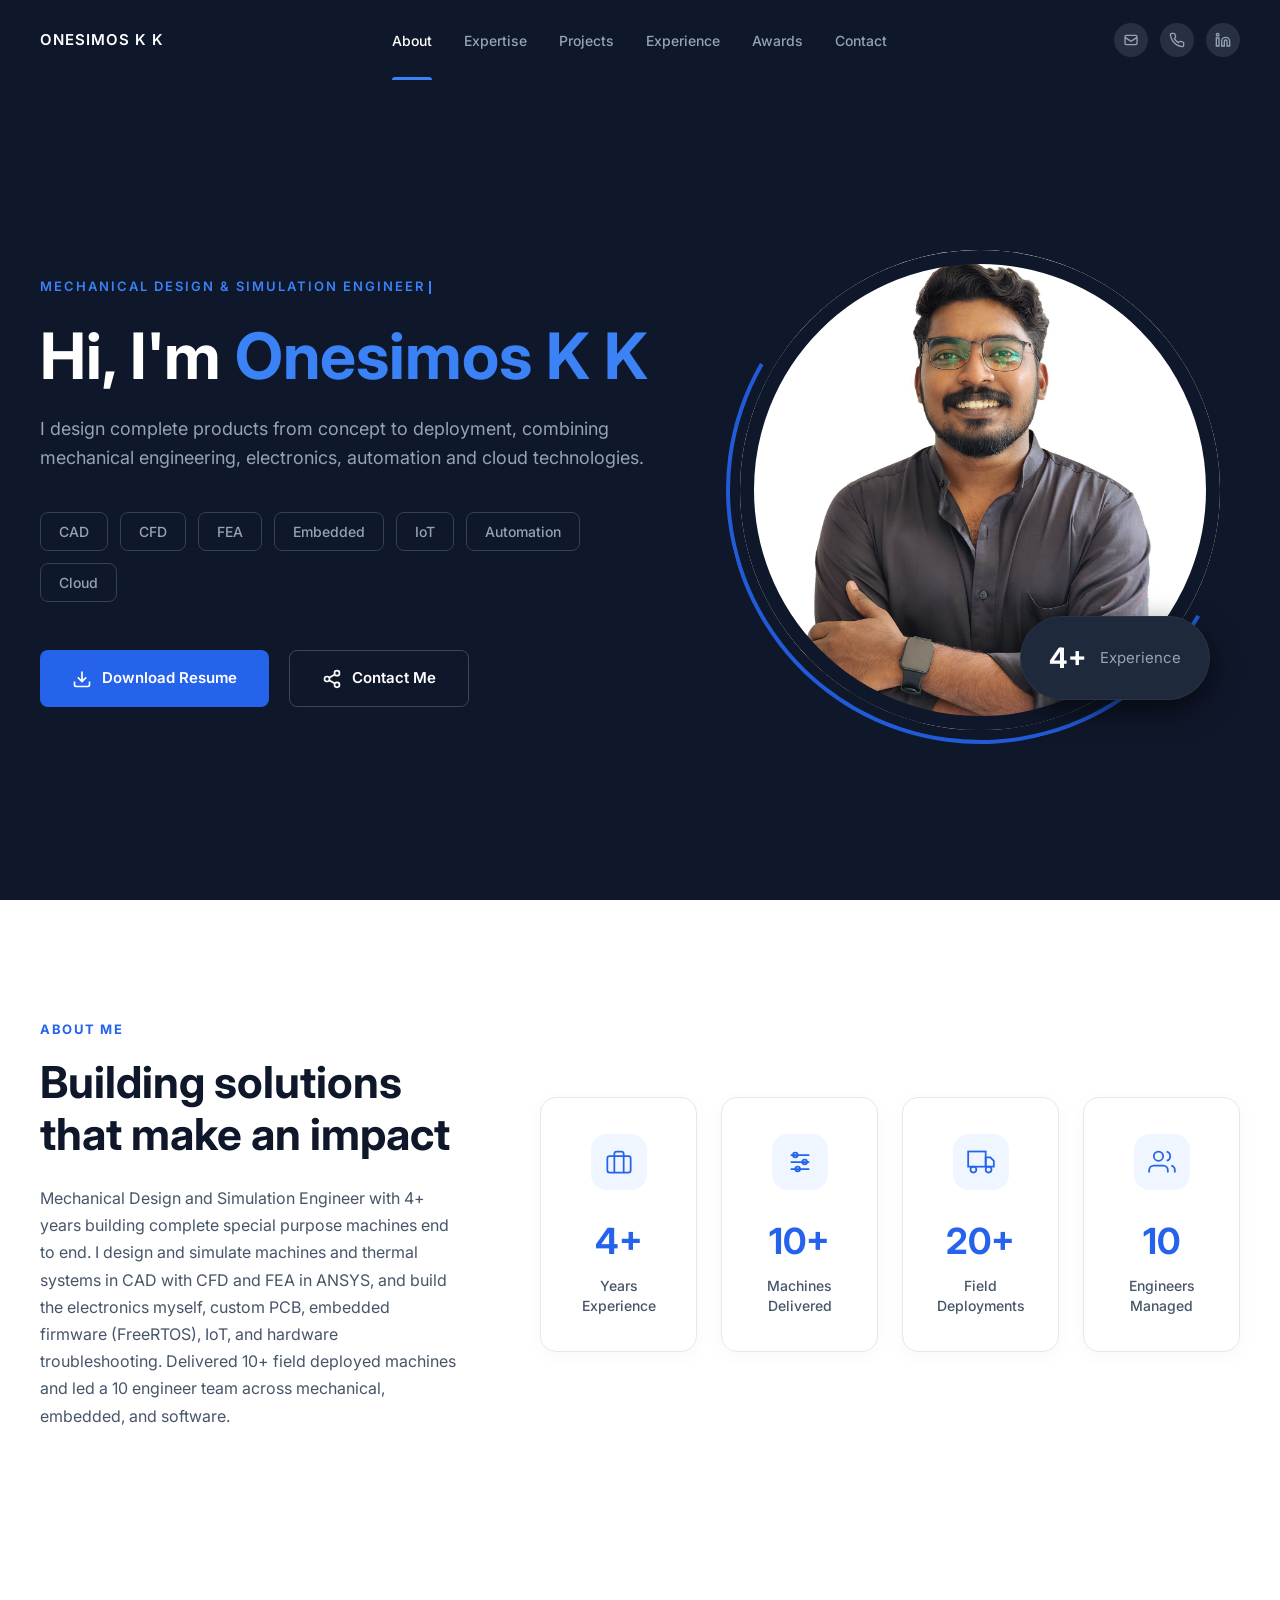
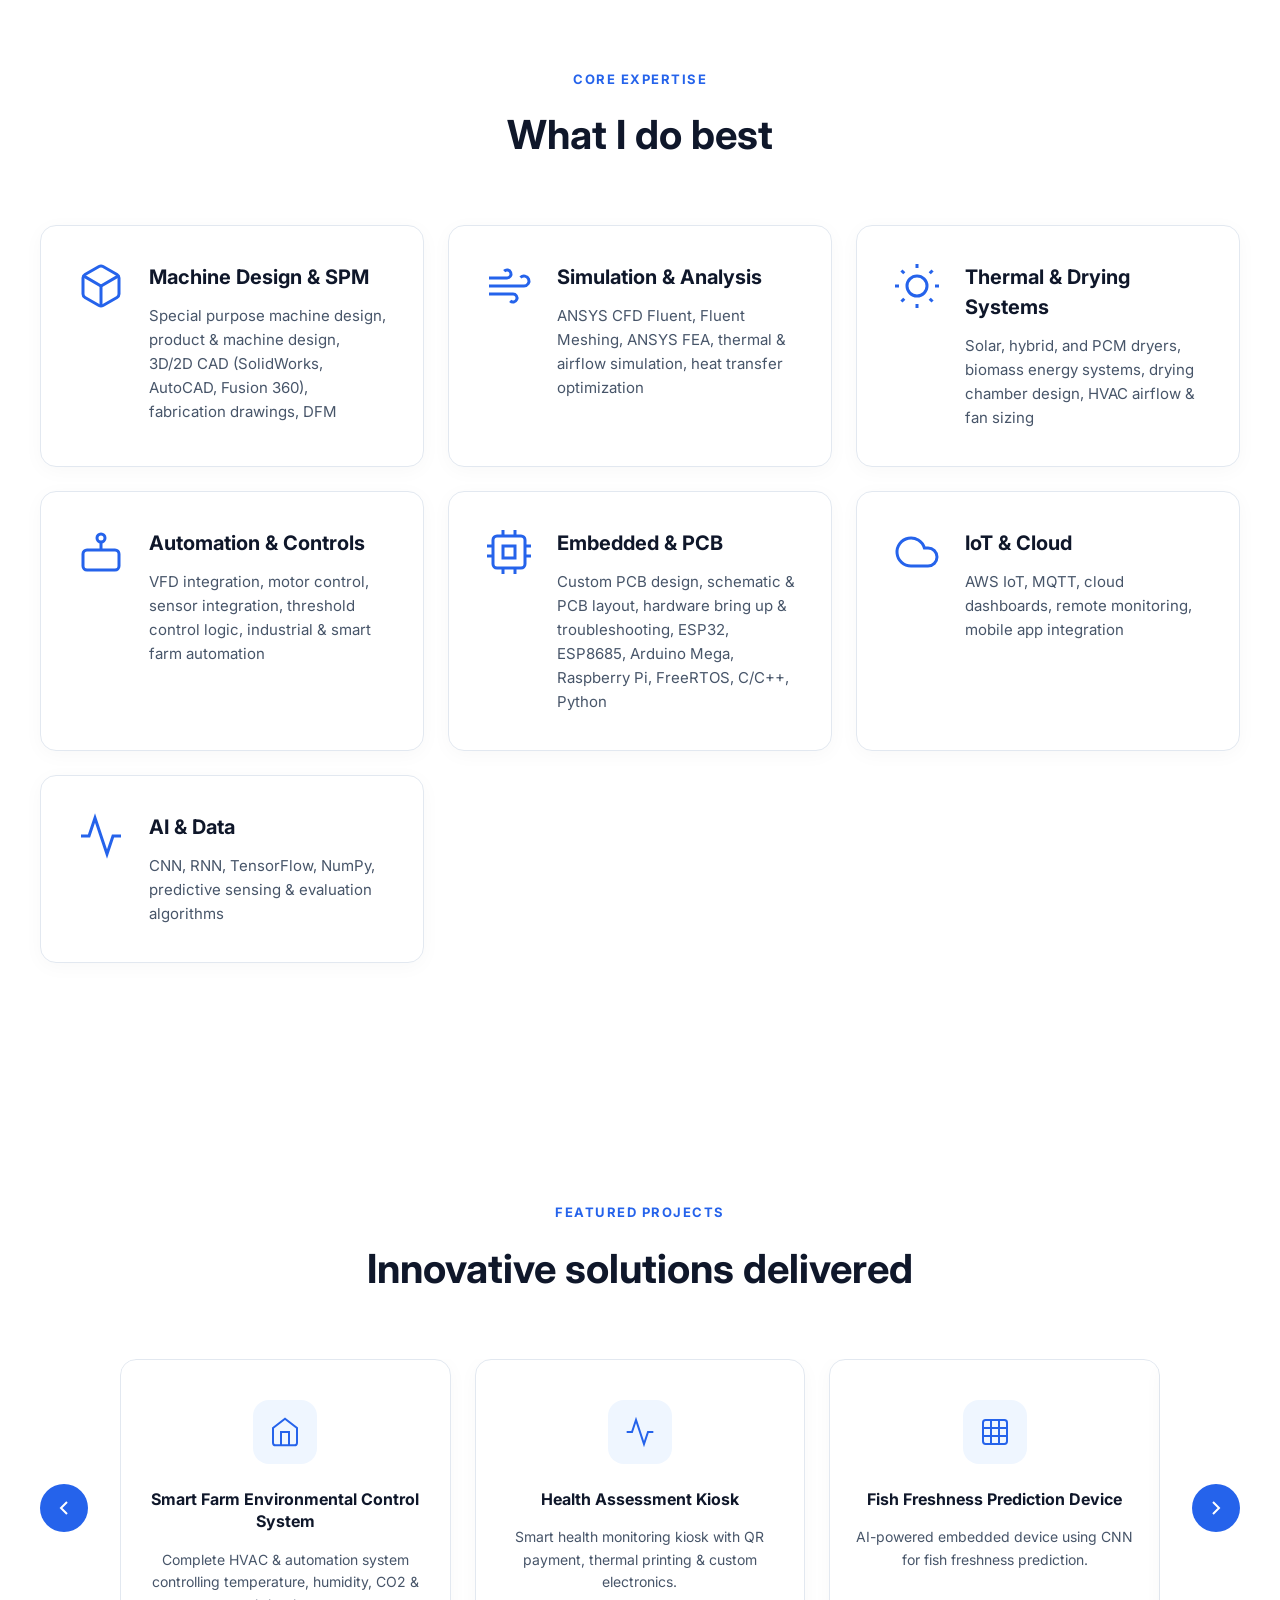
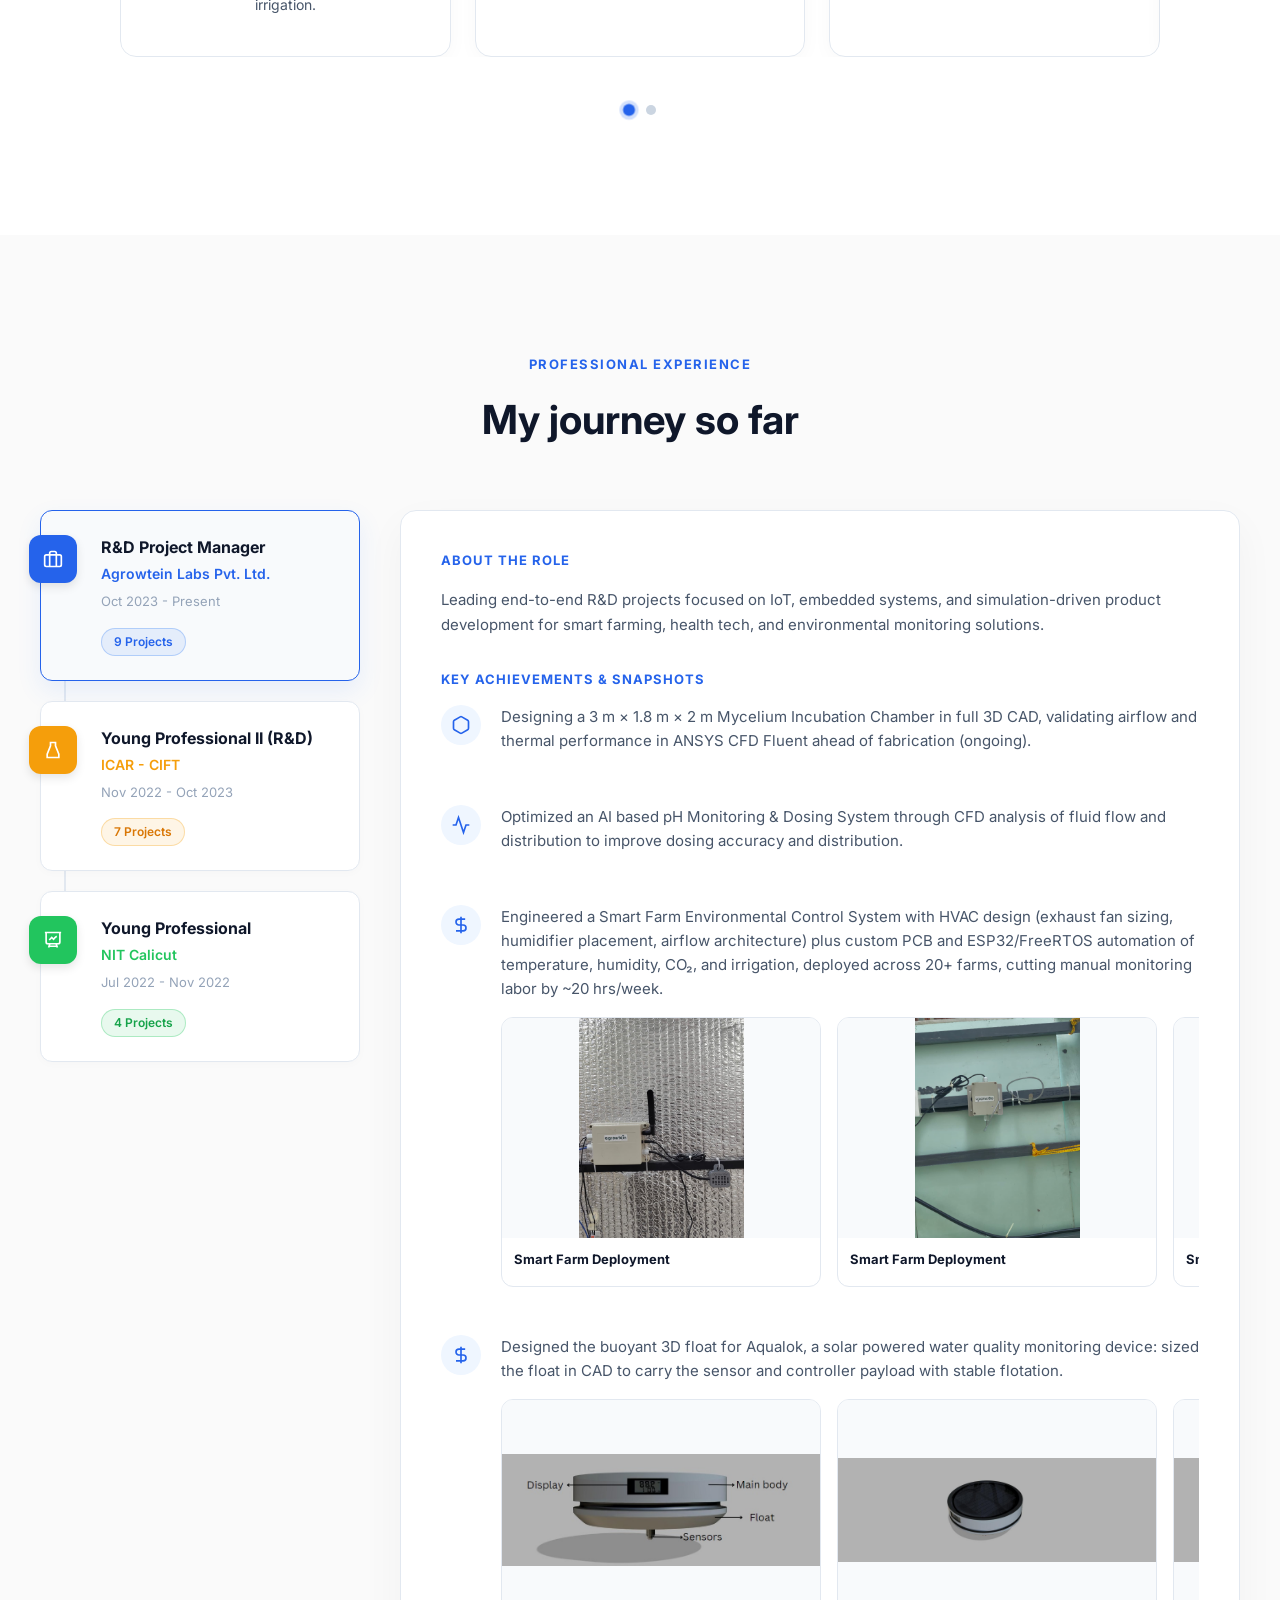
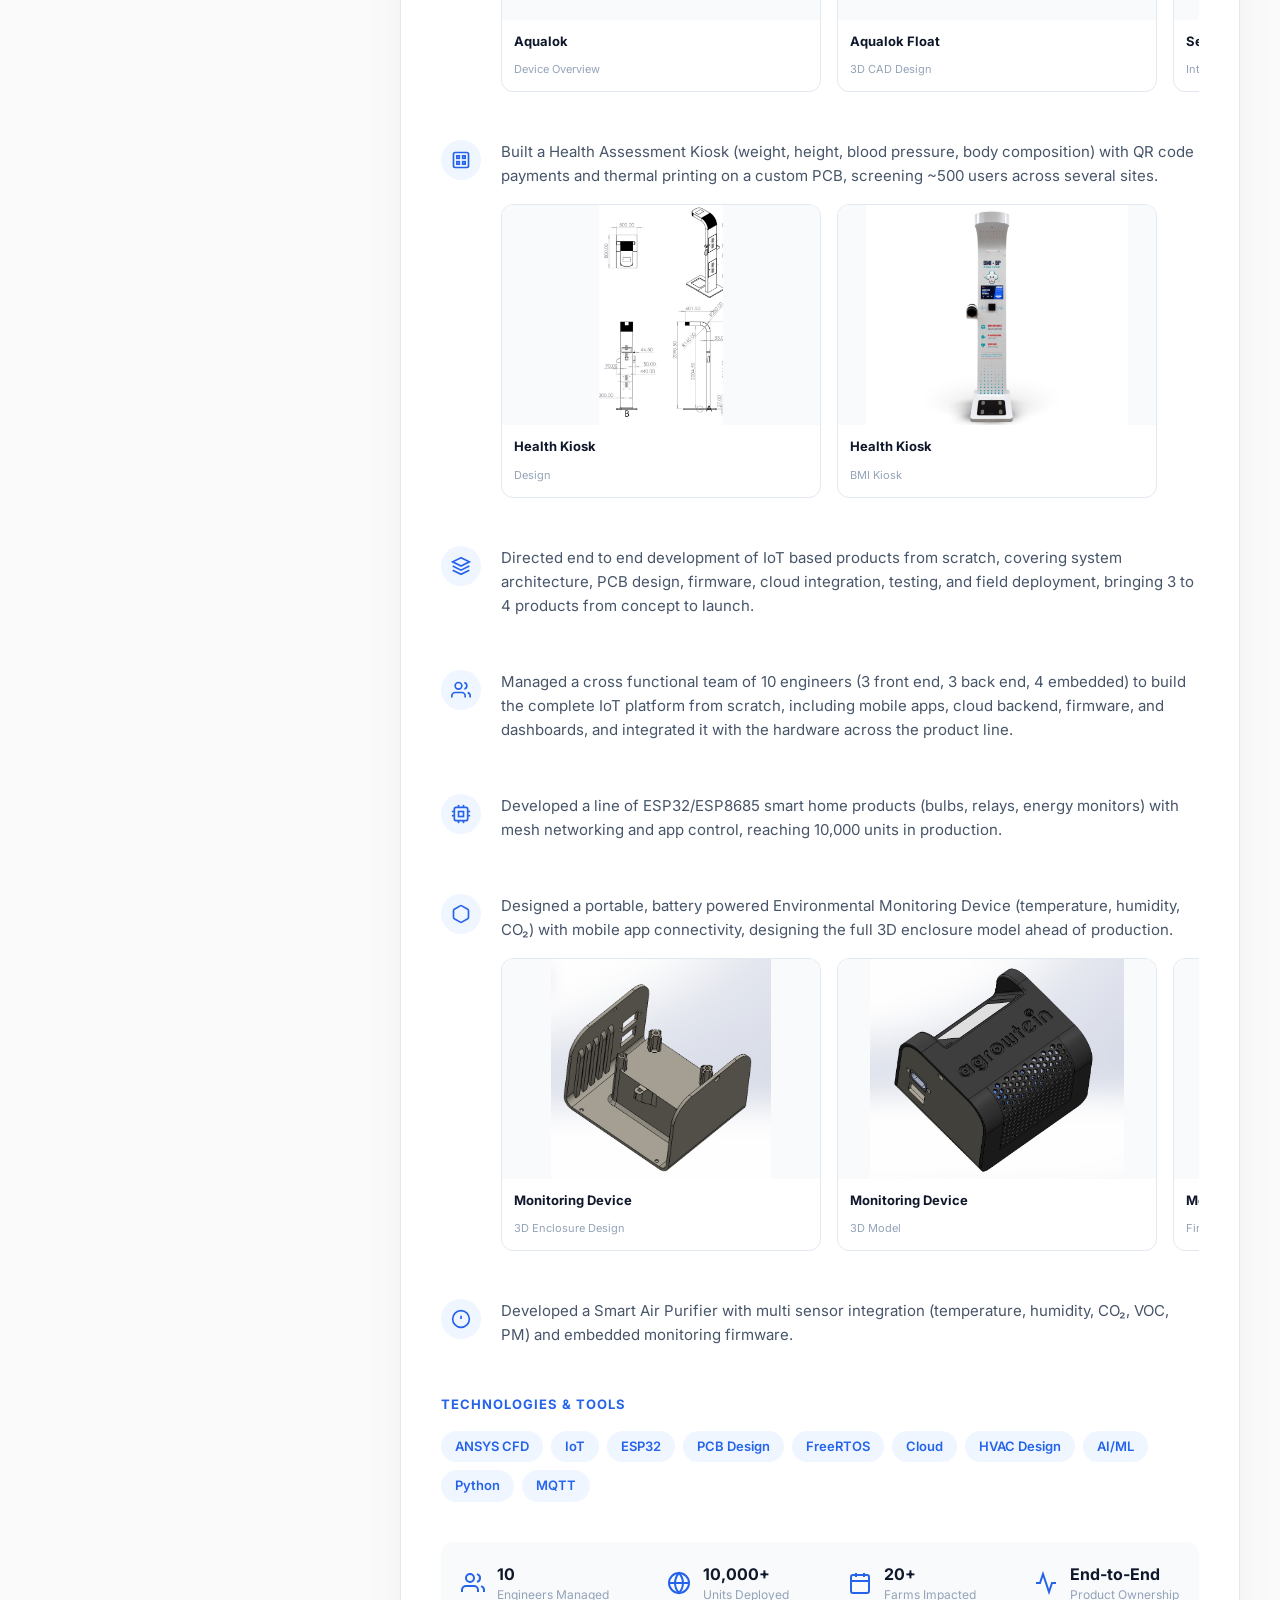
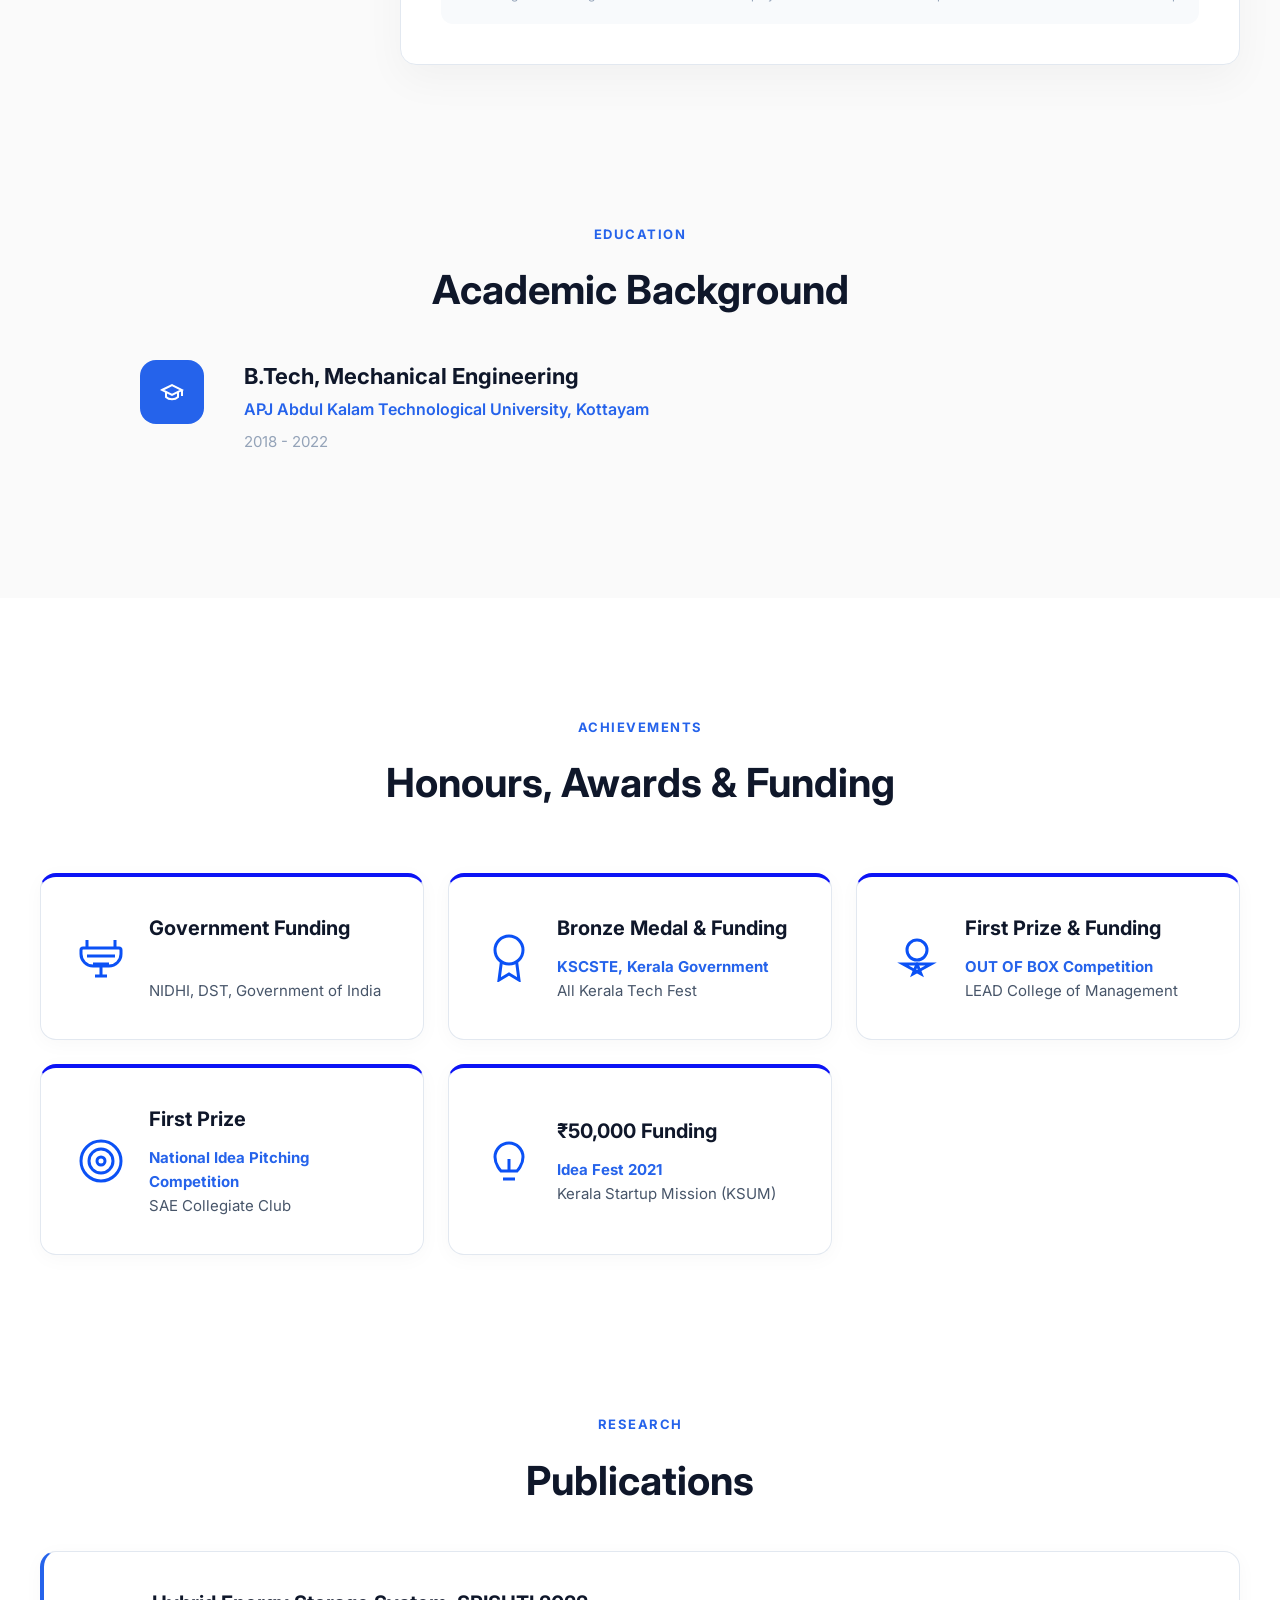
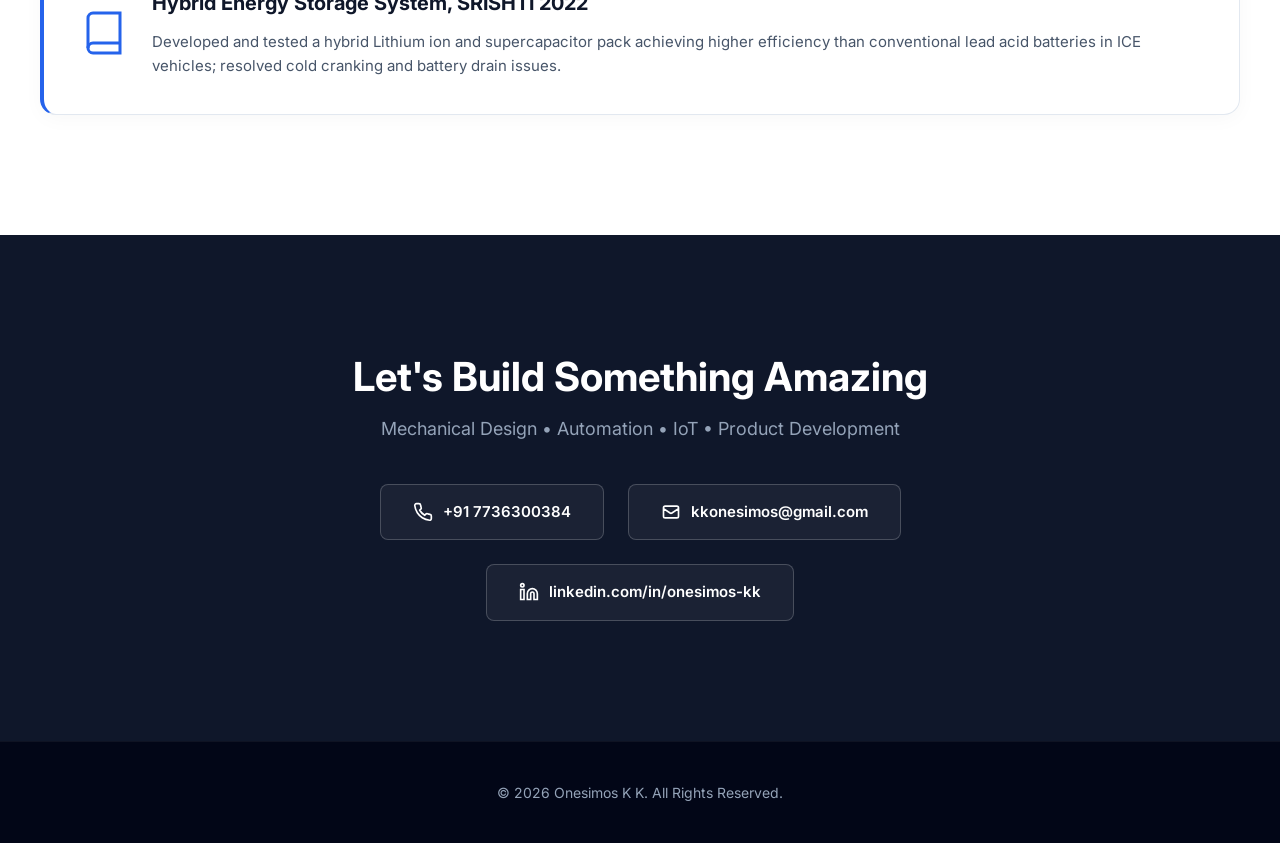
==== index.html @ 0c9e794a "feat: initialize project structure with core assets and base styling" ====
<!DOCTYPE html>
<html lang="en">

<head>
    <meta charset="UTF-8">
    <meta name="viewport" content="width=device-width, initial-scale=1.0">
    <title>Onesimos K K | Mechanical Design & Simulation Engineer</title>
    <link href="https://fonts.googleapis.com/css2?family=Inter:wght@400;500;600;700&display=swap" rel="stylesheet">
    <link rel="stylesheet" href="style.css">
</head>

<body>
    <header>
        <div class="nav-container">
            <div class="logo">
                <span>ONESIMOS K K</span>
            </div>
            <nav>
                <a href="#about" class="active">About</a>
                <a href="#expertise">Expertise</a>
                <a href="#projects">Projects</a>
                <a href="#experience">Experience</a>
                <a href="#awards">Awards</a>
                <a href="#contact">Contact</a>
            </nav>
            <div class="nav-socials">
                <a href="mailto:kkonesimos@gmail.com">
                    <svg viewBox="0 0 24 24" fill="none" stroke="currentColor" stroke-width="2">
                        <path
                            d="M3 8l7.89 5.26a2 2 0 002.22 0L21 8M5 19h14a2 2 0 002-2V7a2 2 0 00-2-2H5a2 2 0 00-2 2v10a2 2 0 002 2z" />
                    </svg>
                </a>
                <a href="tel:+917736300384">
                    <svg viewBox="0 0 24 24" fill="none" stroke="currentColor" stroke-width="2">
                        <path
                            d="M22 16.92v3a2 2 0 01-2.18 2 19.79 19.79 0 01-8.63-3.07 19.5 19.5 0 01-6-6 19.79 19.79 0 01-3.07-8.67A2 2 0 014.11 2h3a2 2 0 012 1.72 12.84 12.84 0 00.7 2.81 2 2 0 01-.45 2.11L8.09 9.91a16 16 0 006 6l1.27-1.27a2 2 0 012.11-.45 12.84 12.84 0 002.81.7A2 2 0 0122 16.92z" />
                    </svg>
                </a>
                <a href="https://www.linkedin.com/in/onesimos-kk/" target="_blank">
                    <svg viewBox="0 0 24 24" fill="none" stroke="currentColor" stroke-width="2">
                        <path
                            d="M16 8a6 6 0 016 6v7h-4v-7a2 2 0 00-2-2 2 2 0 00-2 2v7h-4v-7a6 6 0 016-6zM2 9h4v12H2z" />
                        <circle cx="4" cy="4" r="2" />
                    </svg>
                </a>
            </div>
        </div>
    </header>

    <section class="hero">
        <div class="hero-container">
            <div class="hero-content hero-stagger">
                <span class="hero-subtitle" id="typewriter-text">MECHANICAL DESIGN & SIMULATION ENGINEER</span>
                <h1 class="hero-title">Hi, I'm <span>Onesimos K K</span></h1>
                <p class="hero-desc">I design complete products from concept to deployment, combining mechanical
                    engineering, electronics, automation and cloud technologies.</p>
                <div class="hero-tags">
                    <span>CAD</span>
                    <span>CFD</span>
                    <span>FEA</span>
                    <span>Embedded</span>
                    <span>IoT</span>
                    <span>Automation</span>
                    <span>Cloud</span>
                </div>
                <div class="hero-actions">
                    <a href="#" class="btn btn-primary">
                        <svg viewBox="0 0 24 24" fill="none" stroke="currentColor" stroke-width="2">
                            <path d="M21 15v4a2 2 0 01-2 2H5a2 2 0 01-2-2v-4M7 10l5 5 5-5M12 15V3" />
                        </svg>
                        Download Resume
                    </a>
                    <a href="#contact" class="btn btn-outline">
                        <svg viewBox="0 0 24 24" fill="none" stroke="currentColor" stroke-width="2">
                            <circle cx="18" cy="5" r="3" />
                            <circle cx="6" cy="12" r="3" />
                            <circle cx="18" cy="19" r="3" />
                            <line x1="8.59" y1="13.51" x2="15.42" y2="17.49" />
                            <line x1="15.41" y1="6.51" x2="8.59" y2="10.49" />
                        </svg>
                        Contact Me
                    </a>
                </div>
            </div>
            <div class="hero-image-wrapper animate-in">
                <div class="hero-image">
                    <img src="onesi.jpeg" alt="Onesimos K K">
                    <div class="hero-badge">
                        <span class="badge-number">4+</span>
                        <span class="badge-text">Experience</span>
                    </div>
                </div>
            </div>
        </div>
    </section>

    <section class="about-section" id="about">
        <div class="about-container">
            <div class="about-content reveal from-left">
                <span class="section-subtitle">ABOUT ME</span>
                <h2 class="section-title">Building solutions that make an impact</h2>
                <p class="section-desc">Mechanical Design and Simulation Engineer with 4+ years building complete
                    special purpose machines end to end. I design and simulate machines and thermal systems in CAD with
                    CFD and FEA in ANSYS, and build the electronics myself, custom PCB, embedded firmware (FreeRTOS),
                    IoT, and hardware troubleshooting. Delivered 10+ field deployed machines and led a 10 engineer team
                    across mechanical, embedded, and software.</p>
            </div>
            <div class="about-stats reveal from-right">
                <div class="stat-card">
                    <div class="stat-icon">
                        <svg viewBox="0 0 24 24" fill="none" stroke="currentColor" stroke-width="1.5">
                            <rect x="2" y="7" width="20" height="14" rx="2" ry="2" />
                            <path d="M16 21V5a2 2 0 00-2-2h-4a2 2 0 00-2 2v16" />
                        </svg>
                    </div>
                    <div class="stat-number">4+</div>
                    <div class="stat-label">Years<br>Experience</div>
                </div>
                <div class="stat-card">
                    <div class="stat-icon">
                        <svg viewBox="0 0 24 24" fill="none" stroke="currentColor" stroke-width="1.5">
                            <path d="M4 6h16M4 12h16M4 18h16" />
                            <circle cx="8" cy="6" r="2" />
                            <circle cx="16" cy="12" r="2" />
                            <circle cx="10" cy="18" r="2" />
                        </svg>
                    </div>
                    <div class="stat-number">10+</div>
                    <div class="stat-label">Machines<br>Delivered</div>
                </div>
                <div class="stat-card">
                    <div class="stat-icon">
                        <svg viewBox="0 0 24 24" fill="none" stroke="currentColor" stroke-width="1.5">
                            <rect x="1" y="3" width="15" height="13" />
                            <polygon points="16 8 20 8 23 11 23 16 16 16 16 8" />
                            <circle cx="5.5" cy="18.5" r="2.5" />
                            <circle cx="18.5" cy="18.5" r="2.5" />
                        </svg>
                    </div>
                    <div class="stat-number">20+</div>
                    <div class="stat-label">Field<br>Deployments</div>
                </div>
                <div class="stat-card">
                    <div class="stat-icon">
                        <svg viewBox="0 0 24 24" fill="none" stroke="currentColor" stroke-width="1.5">
                            <path d="M17 21v-2a4 4 0 00-4-4H5a4 4 0 00-4 4v2" />
                            <circle cx="9" cy="7" r="4" />
                            <path d="M23 21v-2a4 4 0 00-3-3.87" />
                            <path d="M16 3.13a4 4 0 010 7.75" />
                        </svg>
                    </div>
                    <div class="stat-number">10</div>
                    <div class="stat-label">Engineers<br>Managed</div>
                </div>
            </div>
        </div>
    </section>

    <section class="expertise-section" id="expertise">
        <div class="section-container">
            <div class="section-header center reveal from-up">
                <span class="section-subtitle">CORE EXPERTISE</span>
                <h2 class="section-title">What I do best</h2>
            </div>
            <div class="expertise-grid reveal from-up">
                <div class="expertise-card">
                    <div class="expertise-icon">
                        <svg viewBox="0 0 24 24" fill="none" stroke="currentColor" stroke-width="1.5">
                            <path
                                d="M21 16V8a2 2 0 00-1-1.73l-7-4a2 2 0 00-2 0l-7 4A2 2 0 003 8v8a2 2 0 001 1.73l7 4a2 2 0 002 0l7-4A2 2 0 0021 16z" />
                            <polyline points="3.27 6.96 12 12.01 20.73 6.96" />
                            <line x1="12" y1="22.08" x2="12" y2="12" />
                        </svg>
                    </div>
                    <div class="expertise-info">
                        <h3>Machine Design & SPM</h3>
                        <p>Special purpose machine design, product & machine design, 3D/2D CAD (SolidWorks, AutoCAD,
                            Fusion 360), fabrication drawings, DFM</p>
                    </div>
                </div>
                <div class="expertise-card">
                    <div class="expertise-icon">
                        <svg viewBox="0 0 24 24" fill="none" stroke="currentColor" stroke-width="1.5">
                            <path
                                d="M9.59 4.59A2 2 0 1 1 11 8H2m10.59 11.41A2 2 0 1 0 14 16H2m15.73-8.27A2.5 2.5 0 1 1 19.5 12H2" />
                        </svg>
                    </div>
                    <div class="expertise-info">
                        <h3>Simulation & Analysis</h3>
                        <p>ANSYS CFD Fluent, Fluent Meshing, ANSYS FEA, thermal & airflow simulation, heat transfer
                            optimization</p>
                    </div>
                </div>
                <div class="expertise-card">
                    <div class="expertise-icon">
                        <svg viewBox="0 0 24 24" fill="none" stroke="currentColor" stroke-width="1.5">
                            <circle cx="12" cy="12" r="5" />
                            <line x1="12" y1="1" x2="12" y2="3" />
                            <line x1="12" y1="21" x2="12" y2="23" />
                            <line x1="4.22" y1="4.22" x2="5.64" y2="5.64" />
                            <line x1="18.36" y1="18.36" x2="19.78" y2="19.78" />
                            <line x1="1" y1="12" x2="3" y2="12" />
                            <line x1="21" y1="12" x2="23" y2="12" />
                            <line x1="4.22" y1="19.78" x2="5.64" y2="18.36" />
                            <line x1="18.36" y1="5.64" x2="19.78" y2="4.22" />
                        </svg>
                    </div>
                    <div class="expertise-info">
                        <h3>Thermal & Drying Systems</h3>
                        <p>Solar, hybrid, and PCM dryers, biomass energy systems, drying chamber design, HVAC airflow &
                            fan sizing</p>
                    </div>
                </div>
                <div class="expertise-card">
                    <div class="expertise-icon">
                        <svg viewBox="0 0 24 24" fill="none" stroke="currentColor" stroke-width="1.5">
                            <rect x="3" y="11" width="18" height="10" rx="2" />
                            <circle cx="12" cy="5" r="2" />
                            <path d="M12 7v4" />
                            <line x1="8" y1="16" x2="8" y2="16" />
                            <line x1="16" y1="16" x2="16" y2="16" />
                        </svg>
                    </div>
                    <div class="expertise-info">
                        <h3>Automation & Controls</h3>
                        <p>VFD integration, motor control, sensor integration, threshold control logic, industrial &
                            smart farm automation</p>
                    </div>
                </div>
                <div class="expertise-card">
                    <div class="expertise-icon">
                        <svg viewBox="0 0 24 24" fill="none" stroke="currentColor" stroke-width="1.5">
                            <rect x="4" y="4" width="16" height="16" rx="2" ry="2" />
                            <rect x="9" y="9" width="6" height="6" />
                            <line x1="9" y1="1" x2="9" y2="4" />
                            <line x1="15" y1="1" x2="15" y2="4" />
                            <line x1="9" y1="20" x2="9" y2="23" />
                            <line x1="15" y1="20" x2="15" y2="23" />
                            <line x1="20" y1="9" x2="23" y2="9" />
                            <line x1="20" y1="14" x2="23" y2="14" />
                            <line x1="1" y1="9" x2="4" y2="9" />
                            <line x1="1" y1="14" x2="4" y2="14" />
                        </svg>
                    </div>
                    <div class="expertise-info">
                        <h3>Embedded & PCB</h3>
                        <p>Custom PCB design, schematic & PCB layout, hardware bring up & troubleshooting, ESP32,
                            ESP8685, Arduino Mega, Raspberry Pi, FreeRTOS, C/C++, Python</p>
                    </div>
                </div>
                <div class="expertise-card">
                    <div class="expertise-icon">
                        <svg viewBox="0 0 24 24" fill="none" stroke="currentColor" stroke-width="1.5">
                            <path d="M17.5 19H9a7 7 0 116.71-9h1.79a4.5 4.5 0 110 9z" />
                        </svg>
                    </div>
                    <div class="expertise-info">
                        <h3>IoT & Cloud</h3>
                        <p>AWS IoT, MQTT, cloud dashboards, remote monitoring, mobile app integration</p>
                    </div>
                </div>
                <div class="expertise-card">
                    <div class="expertise-icon">
                        <svg viewBox="0 0 24 24" fill="none" stroke="currentColor" stroke-width="1.5">
                            <polyline points="22 12 18 12 15 21 9 3 6 12 2 12" />
                        </svg>
                    </div>
                    <div class="expertise-info">
                        <h3>AI & Data</h3>
                        <p>CNN, RNN, TensorFlow, NumPy, predictive sensing & evaluation algorithms</p>
                    </div>
                </div>
            </div>
        </div>
    </section>

    <section class="projects-section" id="projects">
        <div class="section-container">
            <div class="section-header center reveal from-up">
                <span class="section-subtitle">FEATURED PROJECTS</span>
                <h2 class="section-title">Innovative solutions delivered</h2>
            </div>
            <div class="carousel-wrapper reveal from-up">
                <button class="carousel-btn prev">
                    <svg viewBox="0 0 24 24" fill="none" stroke="currentColor" stroke-width="2">
                        <path d="M15 18l-6-6 6-6" />
                    </svg>
                </button>
                <div class="projects-grid">
                    <div class="projects-track">
                        <div class="project-slide">
                            <div class="project-card">
                                <div class="project-icon">
                                    <svg viewBox="0 0 24 24" fill="none" stroke="currentColor" stroke-width="1.5">
                                        <path d="M3 9l9-7 9 7v11a2 2 0 01-2 2H5a2 2 0 01-2-2z" />
                                        <polyline points="9 22 9 12 15 12 15 22" />
                                    </svg>
                                </div>
                                <h3>Smart Farm Environmental Control System</h3>
                                <p>Complete HVAC & automation system controlling temperature, humidity, CO2 &
                                    irrigation.</p>
                            </div>
                            <div class="project-card">
                                <div class="project-icon">
                                    <svg viewBox="0 0 24 24" fill="none" stroke="currentColor" stroke-width="1.5">
                                        <path d="M22 12h-4l-3 9L9 3l-3 9H2" />
                                    </svg>
                                </div>
                                <h3>Health Assessment Kiosk</h3>
                                <p>Smart health monitoring kiosk with QR payment, thermal printing & custom electronics.
                                </p>
                            </div>
                            <div class="project-card">
                                <div class="project-icon">
                                    <svg viewBox="0 0 24 24" fill="none" stroke="currentColor" stroke-width="1.5">
                                        <rect x="3" y="3" width="18" height="18" rx="2" ry="2" />
                                        <line x1="9" y1="3" x2="9" y2="21" />
                                        <line x1="15" y1="3" x2="15" y2="21" />
                                        <line x1="3" y1="9" x2="21" y2="9" />
                                        <line x1="3" y1="15" x2="21" y2="15" />
                                    </svg>
                                </div>
                                <h3>Fish Freshness Prediction Device</h3>
                                <p>AI-powered embedded device using CNN for fish freshness prediction.</p>
                            </div>
                        </div>
                        <div class="project-slide">
                            <div class="project-card">
                                <div class="project-icon">
                                    <svg viewBox="0 0 24 24" fill="none" stroke="currentColor" stroke-width="1.5">
                                        <path d="M14 14.76V3.5a2.5 2.5 0 00-5 0v11.26a4.5 4.5 0 105 0z" />
                                    </svg>
                                </div>
                                <h3>Mycelium Incubation Chamber</h3>
                                <p>CFD validated incubation chamber with airflow and thermal optimization.</p>
                            </div>
                            <div class="project-card">
                                <div class="project-icon">
                                    <svg viewBox="0 0 24 24" fill="none" stroke="currentColor" stroke-width="1.5">
                                        <path
                                            d="M21 10V8a2 2 0 00-1-1.73l-7-4a2 2 0 00-2 0l-7 4A2 2 0 003 8v8a2 2 0 001 1.73l7 4a2 2 0 002 0l7-4A2 2 0 0021 16z" />
                                    </svg>
                                </div>
                                <h3>Smart Home Product Line</h3>
                                <p>ESP32-based smart devices with mesh networking and mobile control.</p>
                            </div>
                            <div class="project-card">
                                <div class="project-icon">
                                    <svg viewBox="0 0 24 24" fill="none" stroke="currentColor" stroke-width="1.5">
                                        <circle cx="12" cy="12" r="5" />
                                        <line x1="12" y1="1" x2="12" y2="3" />
                                        <line x1="12" y1="21" x2="12" y2="23" />
                                        <line x1="4.22" y1="4.22" x2="5.64" y2="5.64" />
                                        <line x1="18.36" y1="18.36" x2="19.78" y2="19.78" />
                                        <line x1="1" y1="12" x2="3" y2="12" />
                                        <line x1="21" y1="12" x2="23" y2="12" />
                                        <line x1="4.22" y1="19.78" x2="5.64" y2="18.36" />
                                        <line x1="18.36" y1="5.64" x2="19.78" y2="4.22" />
                                    </svg>
                                </div>
                                <h3>Solar Hybrid Dryers</h3>
                                <p>CFD-designed drying systems optimized for airflow and heat transfer efficiency.</p>
                            </div>
                        </div>
                    </div>
                </div>
                <button class="carousel-btn next">
                    <svg viewBox="0 0 24 24" fill="none" stroke="currentColor" stroke-width="2">
                        <path d="M9 18l6-6-6-6" />
                    </svg>
                </button>
            </div>
            <div class="carousel-dots">
                <span class="dot active" data-index="0"></span>
                <span class="dot" data-index="1"></span>
            </div>
        </div>
    </section>

    <section class="experience-section" id="experience">
        <div class="section-container">
            <div class="section-header center reveal from-up">
                <span class="section-subtitle">PROFESSIONAL EXPERIENCE</span>
                <h2 class="section-title">My journey so far</h2>
            </div>

            <div class="experience-layout reveal from-up">
                <!-- Left Column: Tabs -->
                <div class="experience-tabs">
                    <!-- Tab 1 -->
                    <div class="exp-tab active" data-target="role-1">
                        <div class="exp-tab-icon" style="background-color: var(--primary-blue); color: white;">
                            <svg viewBox="0 0 24 24" fill="none" stroke="currentColor" stroke-width="2" width="20"
                                height="20">
                                <rect x="2" y="7" width="20" height="14" rx="2" ry="2" />
                                <path d="M16 21V5a2 2 0 00-2-2h-4a2 2 0 00-2 2v16" />
                            </svg>
                        </div>
                        <div class="exp-tab-info">
                            <h3>R&D Project Manager</h3>
                            <h4 style="color: var(--primary-blue);">Agrowtein Labs Pvt. Ltd.</h4>
                            <span class="exp-date">Oct 2023 - Present</span>
                            <div class="exp-badge"
                                style="color: var(--primary-blue); border-color: rgba(59,130,246,0.3); background: rgba(59,130,246,0.1);">
                                9 Projects</div>
                        </div>
                    </div>

                    <!-- Tab 2 -->
                    <div class="exp-tab" data-target="role-2">
                        <div class="exp-tab-icon" style="background-color: #f59e0b; color: white;">
                            <svg viewBox="0 0 24 24" fill="none" stroke="currentColor" stroke-width="2" width="20"
                                height="20">
                                <path d="M9 3h6v4l4 10v4H5v-4l4-10z" />
                            </svg>
                        </div>
                        <div class="exp-tab-info">
                            <h3>Young Professional II (R&D)</h3>
                            <h4 style="color: #f59e0b;">ICAR - CIFT</h4>
                            <span class="exp-date">Nov 2022 - Oct 2023</span>
                            <div class="exp-badge"
                                style="color: #d97706; border-color: rgba(245,158,11,0.3); background: rgba(245,158,11,0.1);">
                                7 Projects</div>
                        </div>
                    </div>

                    <!-- Tab 3 -->
                    <div class="exp-tab" data-target="role-3">
                        <div class="exp-tab-icon" style="background-color: #22c55e; color: white;">
                            <svg viewBox="0 0 24 24" fill="none" stroke="currentColor" stroke-width="2" width="20"
                                height="20">
                                <path
                                    d="M3.75 3v11.25A2.25 2.25 0 006 16.5h2.25M3.75 3h-1.5m1.5 0h16.5m0 0h1.5m-1.5 0v11.25A2.25 2.25 0 0118 16.5h-2.25m-7.5 0h7.5m-7.5 0l-1 3m8.5-3l1 3m0 0l.5 1.5m-.5-1.5h-9.5m0 0l-.5 1.5m.75-9l3-3 2.148 2.148A12.061 12.061 0 0116.5 7.605" />
                            </svg>
                        </div>
                        <div class="exp-tab-info">
                            <h3>Young Professional</h3>
                            <h4 style="color: #22c55e;">NIT Calicut</h4>
                            <span class="exp-date">Jul 2022 - Nov 2022</span>
                            <div class="exp-badge"
                                style="color: #16a34a; border-color: rgba(34,197,94,0.3); background: rgba(34,197,94,0.1);">
                                4 Projects</div>
                        </div>
                    </div>
                </div>

                <!-- Right Column: Details Content -->
                <div class="experience-content-area">

                    <!-- Content 1: Agrowtein -->
                    <div class="role-details active" id="role-1">
                        <div class="role-section">
                            <h4 class="role-heading">About the role</h4>
                            <p class="role-desc">Leading end-to-end R&D projects focused on IoT, embedded systems, and
                                simulation-driven product development for smart farming, health tech, and environmental
                                monitoring solutions.</p>
                        </div>

                        <div class="role-section">
                            <h4 class="role-heading">KEY ACHIEVEMENTS & SNAPSHOTS</h4>
                            <div class="achievements-grid">
                                <div class="achievement-item">
                                    <div class="ach-icon"><svg viewBox="0 0 24 24" fill="none" stroke="currentColor"
                                            stroke-width="2">
                                            <path
                                                d="M21 16V8a2 2 0 00-1-1.73l-7-4a2 2 0 00-2 0l-7 4A2 2 0 003 8v8a2 2 0 001 1.73l7 4a2 2 0 002 0l7-4A2 2 0 0021 16z" />
                                        </svg></div>
                                    <div class="ach-content">
                                        <p>Designing a 3 m × 1.8 m × 2 m Mycelium Incubation Chamber in full 3D CAD,
                                            validating airflow and thermal performance in ANSYS CFD Fluent ahead of
                                            fabrication (ongoing).</p>
                                    </div>
                                </div>
                                <div class="achievement-item">
                                    <div class="ach-icon"><svg viewBox="0 0 24 24" fill="none" stroke="currentColor"
                                            stroke-width="2">
                                            <polyline points="22 12 18 12 15 21 9 3 6 12 2 12" />
                                        </svg></div>
                                    <div class="ach-content">
                                        <p>Optimized an AI based pH Monitoring & Dosing System through CFD analysis of
                                            fluid flow and distribution to improve dosing accuracy and distribution.</p>

                                    </div>
                                </div>
                                <div class="achievement-item">
                                    <div class="ach-icon"><svg viewBox="0 0 24 24" fill="none" stroke="currentColor"
                                            stroke-width="2">
                                            <path d="M12 2v20M17 5H9.5a3.5 3.5 0 0 0 0 7h5a3.5 3.5 0 0 1 0 7H6" />
                                        </svg></div>
                                    <div class="ach-content">
                                        <p>Engineered a Smart Farm Environmental Control System with HVAC design
                                            (exhaust fan sizing, humidifier placement, airflow architecture) plus custom
                                            PCB and ESP32/FreeRTOS automation of temperature, humidity, CO₂, and
                                            irrigation, deployed across 20+ farms, cutting manual monitoring labor by
                                            ~20 hrs/week.</p>
                                        <div class="snapshots-row">
                                            <div class="snapshot-card"><img src="ag2.jpeg" alt="Smart Farm Control">
                                                <div class="snap-info">
                                                    <h5>Smart Farm Deployment</h5><span></span>
                                                </div>
                                            </div>
                                            <div class="snapshot-card"><img src="ag3.jpeg" alt="IoT Control Panel">
                                                <div class="snap-info">
                                                    <h5>Smart Farm Deployment</h5><span></span>
                                                </div>
                                            </div>
                                            <div class="snapshot-card"><img src="ag4.jpeg" alt="Smart Farm Dashboard">
                                                <div class="snap-info">
                                                    <h5>Smart Farm Deployment</h5><span></span>
                                                </div>
                                            </div>
                                            <div class="snapshot-card"><img src="ag1.jpeg" alt="Smart Farm Dashboard">
                                                <div class="snap-info">
                                                    <h5>PCB Board</h5><span></span>
                                                </div>
                                            </div>

                                        </div>
                                    </div>
                                </div>
                                <div class="achievement-item">
                                    <div class="ach-icon"><svg viewBox="0 0 24 24" fill="none" stroke="currentColor"
                                            stroke-width="2">
                                            <path d="M12 2v20M17 5H9.5a3.5 3.5 0 0 0 0 7h5a3.5 3.5 0 0 1 0 7H6" />
                                        </svg></div>
                                    <div class="ach-content">
                                        <p>Designed the buoyant 3D float for Aqualok, a solar powered water quality
                                            monitoring device: sized the float in CAD to carry the sensor and controller
                                            payload with stable flotation.</p>
                                        <div class="snapshots-row">
                                            <div class="snapshot-card"><img src="aq1.jpeg" alt="Aqualok Device">
                                                <div class="snap-info">
                                                    <h5>Aqualok</h5><span>Device Overview</span>
                                                </div>
                                            </div>
                                            <div class="snapshot-card"><img src="aq2.jpeg" alt="Aqualok 3D Float">
                                                <div class="snap-info">
                                                    <h5>Aqualok Float</h5><span>3D CAD Design</span>
                                                </div>
                                            </div>
                                            <div class="snapshot-card"><img src="aq3.jpeg" alt="Aqualok Payload">
                                                <div class="snap-info">
                                                    <h5>Sensor Payload</h5><span>Integration</span>
                                                </div>
                                            </div>
                                            <div class="snapshot-card"><img src="aq4.jpeg" alt="Aqualok Flotation">
                                                <div class="snap-info">
                                                    <h5>Buoyant Float</h5><span>Stability Testing</span>
                                                </div>
                                            </div>
                                            <div class="snapshot-card"><img src="aq6.jpeg" alt="Aqualok Solar Power">
                                                <div class="snap-info">
                                                    <h5>Solar Powered</h5><span>Water Quality</span>
                                                </div>
                                            </div>
                                        </div>
                                    </div>
                                </div>
                                <div class="achievement-item">
                                    <div class="ach-icon"><svg viewBox="0 0 24 24" fill="none" stroke="currentColor"
                                            stroke-width="2">
                                            <rect x="3" y="3" width="18" height="18" rx="2" ry="2" />
                                            <rect x="7" y="7" width="3" height="3" />
                                            <rect x="14" y="7" width="3" height="3" />
                                            <rect x="7" y="14" width="3" height="3" />
                                            <rect x="14" y="14" width="3" height="3" />
                                        </svg></div>
                                    <div class="ach-content">
                                        <p>Built a Health Assessment Kiosk (weight, height, blood pressure, body
                                            composition) with QR code payments and thermal printing on a custom PCB,
                                            screening ~500 users across several sites.</p>
                                        <div class="snapshots-row">
                                            <div class="snapshot-card"><img src="bmi1.jpeg" alt="Health Kiosk">
                                                <div class="snap-info">
                                                    <h5>Health Kiosk</h5><span>Design</span>
                                                </div>
                                            </div>
                                            <div class="snapshot-card"><img src="bmi.png" alt="Health Kiosk Interface">
                                                <div class="snap-info">
                                                    <h5>Health Kiosk</h5><span>BMI Kiosk</span>
                                                </div>
                                            </div>
                                        </div>
                                    </div>
                                </div>
                                <div class="achievement-item">
                                    <div class="ach-icon"><svg viewBox="0 0 24 24" fill="none" stroke="currentColor"
                                            stroke-width="2">
                                            <path d="M12 2L2 7l10 5 10-5-10-5z" />
                                            <path d="M2 17l10 5 10-5" />
                                            <path d="M2 12l10 5 10-5" />
                                        </svg>
                                    </div>
                                    <div class="ach-content">
                                        <p>Directed end to end development of IoT based products from scratch, covering
                                            system architecture, PCB design, firmware, cloud integration, testing, and
                                            field deployment, bringing 3 to 4 products from concept to launch.</p>
                                    </div>
                                </div>
                                <div class="achievement-item">
                                    <div class="ach-icon"><svg viewBox="0 0 24 24" fill="none" stroke="currentColor"
                                            stroke-width="2">
                                            <path d="M17 21v-2a4 4 0 00-4-4H5a4 4 0 00-4 4v2" />
                                            <circle cx="9" cy="7" r="4" />
                                            <path d="M23 21v-2a4 4 0 00-3-3.87" />
                                            <path d="M16 3.13a4 4 0 010 7.75" />
                                        </svg></div>
                                    <div class="ach-content">
                                        <p>Managed a cross functional team of 10 engineers (3 front end, 3 back end, 4
                                            embedded) to build the complete IoT platform from scratch, including mobile
                                            apps, cloud backend, firmware, and dashboards, and integrated it with the
                                            hardware across the product line.</p>
                                    </div>
                                </div>
                                <div class="achievement-item">
                                    <div class="ach-icon"><svg viewBox="0 0 24 24" fill="none" stroke="currentColor"
                                            stroke-width="2">
                                            <rect x="4" y="4" width="16" height="16" rx="2" ry="2" />
                                            <rect x="9" y="9" width="6" height="6" />
                                            <line x1="9" y1="1" x2="9" y2="4" />
                                            <line x1="15" y1="1" x2="15" y2="4" />
                                            <line x1="9" y1="20" x2="9" y2="23" />
                                            <line x1="15" y1="20" x2="15" y2="23" />
                                            <line x1="20" y1="9" x2="23" y2="9" />
                                            <line x1="20" y1="14" x2="23" y2="14" />
                                            <line x1="1" y1="9" x2="4" y2="9" />
                                            <line x1="1" y1="14" x2="4" y2="14" />
                                        </svg></div>
                                    <div class="ach-content">
                                        <p>Developed a line of ESP32/ESP8685 smart home products (bulbs, relays, energy
                                            monitors) with mesh networking and app control, reaching 10,000 units in
                                            production.</p>
                                    </div>
                                </div>
                                <div class="achievement-item">
                                    <div class="ach-icon"><svg viewBox="0 0 24 24" fill="none" stroke="currentColor"
                                            stroke-width="2">
                                            <path
                                                d="M21 16V8a2 2 0 00-1-1.73l-7-4a2 2 0 00-2 0l-7 4A2 2 0 003 8v8a2 2 0 001 1.73l7 4a2 2 0 002 0l7-4A2 2 0 0021 16z" />
                                        </svg></div>
                                    <div class="ach-content">
                                        <p>Designed a portable, battery powered Environmental Monitoring Device
                                            (temperature, humidity, CO₂) with mobile app connectivity, designing the
                                            full 3D enclosure model ahead of production.</p>
                                        <div class="snapshots-row">
                                            <div class="snapshot-card"><img src="port1.jpeg" alt="Monitoring Device">
                                                <div class="snap-info">
                                                    <h5>Monitoring Device</h5><span>3D Enclosure Design</span>
                                                </div>
                                            </div>
                                            <div class="snapshot-card"><img src="port2.jpeg"
                                                    alt="Monitoring Device PCB">
                                                <div class="snap-info">
                                                    <h5>Monitoring Device</h5><span>3D Model</span>
                                                </div>
                                            </div>
                                            <div class="snapshot-card"><img src="port3.jpeg"
                                                    alt="Monitoring Device Build">
                                                <div class="snap-info">
                                                    <h5>Monitoring Device</h5><span>Final Prototype</span>
                                                </div>
                                            </div>
                                            <div class="snapshot-card"><img src="port4.jpeg"
                                                    alt="Monitoring Device Prototype">
                                                <div class="snap-info">
                                                    <h5>Monitoring Device</h5><span>Final Prototype</span>
                                                </div>
                                            </div>
                                        </div>
                                    </div>
                                </div>
                                <div class="achievement-item">
                                    <div class="ach-icon"><svg viewBox="0 0 24 24" fill="none" stroke="currentColor"
                                            stroke-width="2">
                                            <circle cx="12" cy="12" r="10" />
                                            <path d="M12 8v4" />
                                            <path d="M12 16h.01" />
                                        </svg></div>
                                    <div class="ach-content">
                                        <p>Developed a Smart Air Purifier with multi sensor integration (temperature,
                                            humidity, CO₂, VOC, PM) and embedded monitoring firmware.</p>
                                    </div>
                                </div>
                            </div>
                        </div>

                        <div class="role-section">
                            <h4 class="role-heading">TECHNOLOGIES & TOOLS</h4>
                            <div class="tech-tags-row">
                                <span>ANSYS CFD</span>
                                <span>IoT</span>
                                <span>ESP32</span>
                                <span>PCB Design</span>
                                <span>FreeRTOS</span>
                                <span>Cloud</span>
                                <span>HVAC Design</span>
                                <span>AI/ML</span>
                                <span>Python</span>
                                <span>MQTT</span>
                            </div>
                        </div>

                        <div class="role-stats-bar">
                            <div class="stat-mini">
                                <svg viewBox="0 0 24 24" fill="none" stroke="currentColor" stroke-width="2">
                                    <path d="M17 21v-2a4 4 0 00-4-4H5a4 4 0 00-4 4v2" />
                                    <circle cx="9" cy="7" r="4" />
                                    <path d="M23 21v-2a4 4 0 00-3-3.87" />
                                    <path d="M16 3.13a4 4 0 010 7.75" />
                                </svg>
                                <div><strong>10</strong><span>Engineers Managed</span></div>
                            </div>
                            <div class="stat-mini">
                                <svg viewBox="0 0 24 24" fill="none" stroke="currentColor" stroke-width="2">
                                    <circle cx="12" cy="12" r="10" />
                                    <path
                                        d="M12 2a15.3 15.3 0 014 10 15.3 15.3 0 01-4 10 15.3 15.3 0 01-4-10 15.3 15.3 0 014-10z" />
                                    <path d="M2 12h20" />
                                </svg>
                                <div><strong>10,000+</strong><span>Units Deployed</span></div>
                            </div>
                            <div class="stat-mini">
                                <svg viewBox="0 0 24 24" fill="none" stroke="currentColor" stroke-width="2">
                                    <rect x="3" y="4" width="18" height="18" rx="2" ry="2" />
                                    <line x1="16" y1="2" x2="16" y2="6" />
                                    <line x1="8" y1="2" x2="8" y2="6" />
                                    <line x1="3" y1="10" x2="21" y2="10" />
                                </svg>
                                <div><strong>20+</strong><span>Farms Impacted</span></div>
                            </div>
                            <div class="stat-mini">
                                <svg viewBox="0 0 24 24" fill="none" stroke="currentColor" stroke-width="2">
                                    <path d="M22 12h-4l-3 9L9 3l-3 9H2" />
                                </svg>
                                <div><strong>End-to-End</strong><span>Product Ownership</span></div>
                            </div>
                        </div>
                    </div>

                    <!-- Content 2: ICAR-CIFT -->
                    <div class="role-details" id="role-2">
                        <div class="role-section">
                            <h4 class="role-heading">About the role</h4>
                            <p class="role-desc">Spearheaded the design, simulation, and fabrication of advanced fish
                                processing and drying machinery. Optimized thermal systems using ANSYS CFD to reduce
                                drying times and improve efficiency.</p>
                        </div>

                        <div class="role-section">
                            <h4 class="role-heading">KEY ACHIEVEMENTS & SNAPSHOTS</h4>
                            <div class="achievements-grid">
                                <div class="achievement-item">
                                    <div class="ach-icon"><svg viewBox="0 0 24 24" fill="none" stroke="currentColor"
                                            stroke-width="2">
                                            <circle cx="12" cy="12" r="5" />
                                            <line x1="12" y1="1" x2="12" y2="3" />
                                            <line x1="12" y1="21" x2="12" y2="23" />
                                            <line x1="4.22" y1="4.22" x2="5.64" y2="5.64" />
                                            <line x1="18.36" y1="18.36" x2="19.78" y2="19.78" />
                                        </svg></div>
                                    <div class="ach-content">
                                        <p>Designed and validated ANSYS CFD models for 60 kg solar hybrid dryers,
                                            smoking kilns, and PCM assisted dryers, optimizing airflow, heat transfer,
                                            and drying performance, matching predicted vs measured temperatures within
                                            ±3°C and reducing physical prototyping iterations.</p>
                                        <div class="snapshots-row">
                                            <div class="snapshot-card"><img src="dry3 (2).jpeg"
                                                    alt="Meat Separator CAD">
                                                <div class="snap-info">
                                                    <h5>Solar Dryer</h5><span></span>
                                                </div>
                                            </div>
                                            <div class="snapshot-card"><img src="dry4.jpeg" alt="Meat Separator">
                                                <div class="snap-info">
                                                    <h5>Solar Dryer</h5><span></span>
                                                </div>
                                            </div>
                                            <div class="snapshot-card"><img src="dry5.jpeg" alt="Meat Separator">
                                                <div class="snap-info">
                                                    <h5>Solar Dryer</h5><span></span>
                                                </div>
                                            </div>
                                            <div class="snapshot-card"><img src="dry1.jpeg" alt="Meat Separator Output">
                                                <div class="snap-info">
                                                    <h5>Solar Dryer</h5><span></span>
                                                </div>
                                            </div>
                                            <div class="snapshot-card"><img src="dry2.jpeg" alt="Meat Separator Output">
                                                <div class="snap-info">
                                                    <h5>Solar Dryer</h5><span></span>
                                                </div>
                                            </div>
                                            <div class="snapshot-card"><img src="dry3.jpeg" alt="Meat Separator Output">
                                                <div class="snap-info">
                                                    <h5>Solar Dryer</h5><span></span>
                                                </div>
                                            </div>
                                        </div>
                                    </div>
                                </div>
                                <div class="achievement-item">
                                    <div class="ach-icon"><svg viewBox="0 0 24 24" fill="none" stroke="currentColor"
                                            stroke-width="2">
                                            <path d="M12 2L2 7l10 5 10-5-10-5z" />
                                        </svg></div>
                                    <div class="ach-content">
                                        <p>Designed and built 8+ special purpose drying and fish processing machines
                                            (solar, solar electric hybrid, PCM thermal storage, biomass, and gasifier)
                                            from 3D/2D CAD and fabrication drawings through fabrication and field
                                            testing, cutting drying time by ~23% versus open sun drying while producing
                                            a cleaner, more hygienic dried product.</p>
                                        <div class="snapshots-row">
                                            <div class="snapshot-card"><img src="SFD.jpeg" alt="Solar Dryer">
                                                <div class="snap-info">
                                                    <h5>Solar Hybrid Dryer</h5><span></span>
                                                </div>
                                            </div>
                                            <div class="snapshot-card"><img src="SFD2.jpeg" alt="CFD Simulation"
                                                    class="contain-img">
                                                <div class="snap-info">
                                                    <h5>Thermal Analysis</h5><span></span>
                                                </div>
                                            </div>
                                            <div class="snapshot-card"><img src="SFD3.jpeg" alt="Dryer Test">
                                                <div class="snap-info">
                                                    <h5>Solar Hybrid Dryer</h5><span></span>
                                                </div>
                                            </div>
                                        </div>
                                    </div>
                                </div>
                                <div class="achievement-item">
                                    <div class="ach-icon"><svg viewBox="0 0 24 24" fill="none" stroke="currentColor"
                                            stroke-width="2">
                                            <polyline points="22 12 18 12 15 21 9 3 6 12 2 12" />
                                        </svg></div>
                                    <div class="ach-content">
                                        <p>Drove systematic thermal optimization across 5+ drying systems via multi
                                            point temperature and airflow profiling and blower and airflow path
                                            redesign, raising drying uniformity by ~30%.</p>
                                    </div>
                                </div>
                                <div class="achievement-item">
                                    <div class="ach-icon"><svg viewBox="0 0 24 24" fill="none" stroke="currentColor"
                                            stroke-width="2">
                                            <path
                                                d="M14.7 6.3a1 1 0 0 0 0 1.4l1.6 1.6a1 1 0 0 0 1.4 0l3.77-3.77a6 6 0 0 1-7.94 9.36l-7.1 7.1a1 1 0 0 1-1.41-1.41l7.1-7.1a6 6 0 0 1 9.36-7.94l-3.77 3.77a1 1 0 0 0 0 1.41z" />
                                        </svg></div>
                                    <div class="ach-content">
                                        <p>Designed a cost effective 1.5 HP Fish Meat and Bone Separator for mechanical
                                            separation of fish meat from bones, processing ~50 kg/hr at ~30% lower cost
                                            than commercial units.</p>
                                        <div class="snapshots-row">
                                            <div class="snapshot-card"><img src="FBS2.jpeg" alt="Meat Separator CAD">
                                                <div class="snap-info">
                                                    <h5>Meat & Bone Separator</h5><span></span>
                                                </div>
                                            </div>
                                            <div class="snapshot-card"><img src="FBS1.jpeg" alt="Meat Separator">
                                                <div class="snap-info">
                                                    <h5>Meat & Bone Separator</h5><span></span>
                                                </div>
                                            </div>
                                            <div class="snapshot-card"><video src="FBS3.mp4" autoplay muted loop
                                                    playsinline></video>
                                                <div class="snap-info">
                                                    <h5>Working Prototype</h5><span></span>
                                                </div>
                                            </div>
                                            <div class="snapshot-card"><img src="FBS4.jpeg" alt="Meat Separator Output">
                                                <div class="snap-info">
                                                    <h5>Meat & Bone Separator</h5><span></span>
                                                </div>
                                            </div>
                                        </div>
                                    </div>
                                </div>
                                <div class="achievement-item">
                                    <div class="ach-icon"><svg viewBox="0 0 24 24" fill="none" stroke="currentColor"
                                            stroke-width="2">
                                            <path
                                                d="M21 16V8a2 2 0 00-1-1.73l-7-4a2 2 0 00-2 0l-7 4A2 2 0 003 8v8a2 2 0 001 1.73l7 4a2 2 0 002 0l7-4A2 2 0 0021 16z" />
                                        </svg></div>
                                    <div class="ach-content">
                                        <p>Designed additional special purpose machines: a fish descaling machine (full
                                            CAD and fabrication drawings), a solar powered automated fish feeder
                                            (Arduino Mega and NRF24L01 wireless), and a vacuum impregnation system
                                            (desiccator chamber, 0 to 700 Torr, automated controller).</p>
                                        <div class="snapshots-row">
                                            <div class="snapshot-card"><img src="FF1.jpeg" alt="Fish Feeder">
                                                <div class="snap-info">
                                                    <h5>Automated Fish Feeder</h5><span></span>
                                                </div>
                                            </div>
                                            <div class="snapshot-card"><img src="ff2.jpeg" alt="Fish Feeder Inside">
                                                <div class="snap-info">
                                                    <h5>Automated Fish Feeder</h5><span></span>
                                                </div>
                                            </div>
                                            <div class="snapshot-card"><img src="ff3.jpeg" alt="Fish Feeder Test">
                                                <div class="snap-info">
                                                    <h5>Automated Fish Feeder</h5><span></span>
                                                </div>
                                            </div>
                                            <div class="snapshot-card"><img src="FF5.png" alt="Fish Feeder Interface">
                                                <div class="snap-info">
                                                    <h5>Automated Fish Feeder</h5><span></span>
                                                </div>
                                            </div>
                                            <div class="snapshot-card"><video src="ff4.mp4" autoplay muted loop
                                                    playsinline></video>
                                                <div class="snap-info">
                                                    <h5>Automated Fish Feeder</h5><span></span>
                                                </div>
                                            </div>
                                        </div>
                                    </div>
                                </div>
                                <div class="achievement-item">
                                    <div class="ach-icon"><svg viewBox="0 0 24 24" fill="none" stroke="currentColor"
                                            stroke-width="2">
                                            <path
                                                d="M21 16V8a2 2 0 00-1-1.73l-7-4a2 2 0 00-2 0l-7 4A2 2 0 003 8v8a2 2 0 001 1.73l7 4a2 2 0 002 0l7-4A2 2 0 0021 16z" />
                                        </svg></div>
                                    <div class="ach-content">
                                        <p>Designed and fabricated a Solar Tunnel Dryer, producing complete 3D CAD and
                                            fabrication drawings and supporting on site fabrication and commissioning.
                                        </p>
                                        <div class="snapshots-row">
                                            <div class="snapshot-card"><img src="tun5.jpeg" alt="Fish Feeder">
                                                <div class="snap-info">
                                                    <h5>Solar Tunnel Dryer</h5><span>Design</span>
                                                </div>
                                            </div>
                                            <div class="snapshot-card"><img src="tun6.jpeg" alt="Fish Feeder Inside">
                                                <div class="snap-info">
                                                    <h5>Solar Tunnel Dryer</h5><span></span>
                                                </div>
                                            </div>
                                            <div class="snapshot-card"><img src="tun7.jpeg" alt="Fish Feeder Test">
                                                <div class="snap-info">
                                                    <h5>Solar Tunnel Dryer</h5><span></span>
                                                </div>
                                            </div>
                                            <div class="snapshot-card"><img src="tun8.jpeg" alt="Fish Feeder Interface">
                                                <div class="snap-info">
                                                    <h5>Solar Tunnel Dryer</h5><span></span>
                                                </div>
                                            </div>
                                            <div class="snapshot-card"><img src="tun2.jpeg" alt="Fish Feeder Interface">
                                                <div class="snap-info">
                                                    <h5>Solar Tunnel Dryer</h5><span></span>
                                                </div>
                                            </div>
                                            <div class="snapshot-card"><img src="tun9.jpeg" alt="Fish Feeder Interface">
                                                <div class="snap-info">
                                                    <h5>Solar Tunnel Dryer</h5><span></span>
                                                </div>
                                            </div>
                                        </div>
                                    </div>
                                </div>
                                <div class="achievement-item">
                                    <div class="ach-icon"><svg viewBox="0 0 24 24" fill="none" stroke="currentColor"
                                            stroke-width="2">
                                            <rect x="3" y="3" width="18" height="18" rx="2" ry="2" />
                                            <rect x="7" y="7" width="3" height="3" />
                                            <rect x="14" y="7" width="3" height="3" />
                                            <rect x="7" y="14" width="3" height="3" />
                                            <rect x="14" y="14" width="3" height="3" />
                                        </svg></div>
                                    <div class="ach-content">
                                        <p>Engineered a portable, battery powered Fish Freshness Prediction Device as a
                                            standalone embedded system, integrating a Raspberry Pi compute unit, camera
                                            module, touchscreen interface, and rechargeable battery, with on device
                                            CNN/RNN inference (TensorFlow) at 76% accuracy.</p>
                                        <div class="snapshots-row">
                                            <div class="snapshot-card"><img src="ffA.jpeg" alt="Fish Feeder">
                                                <div class="snap-info">
                                                    <h5>Fish Freshness Prediction Device</h5><span></span>
                                                </div>
                                            </div>
                                            <div class="snapshot-card"><img src="ffa2.jpeg" alt="Fish Feeder Inside">
                                                <div class="snap-info">
                                                    <h5>Fish Freshness Prediction Device</h5><span></span>
                                                </div>
                                            </div>
                                            <div class="snapshot-card"><img src="ffa3.jpeg" alt="Fish Feeder Inside">
                                                <div class="snap-info">
                                                    <h5>Fish Freshness Prediction Device</h5><span></span>
                                                </div>
                                            </div>
                                        </div>
                                    </div>
                                </div>
                                <div class="achievement-item">
                                    <div class="ach-icon"><svg viewBox="0 0 24 24" fill="none" stroke="currentColor"
                                            stroke-width="2">
                                            <path d="M17 21v-2a4 4 0 00-4-4H5a4 4 0 00-4 4v2" />
                                            <circle cx="9" cy="7" r="4" />
                                            <path d="M23 21v-2a4 4 0 00-3-3.87" />
                                            <path d="M16 3.13a4 4 0 010 7.75" />
                                        </svg></div>
                                    <div class="ach-content">
                                        <p>Led a 10 person multidisciplinary team across 3 concurrent R&D projects,
                                            delivering all on schedule.</p>
                                    </div>
                                </div>
                            </div>
                        </div>

                        <div class="role-section">
                            <h4 class="role-heading">TECHNOLOGIES & TOOLS</h4>
                            <div class="tech-tags-row">
                                <span>ANSYS CFD</span>
                                <span>SolidWorks</span>
                                <span>Raspberry Pi</span>
                                <span>TensorFlow</span>
                                <span>CNN/RNN</span>
                                <span>Arduino Mega</span>
                                <span>Fabrication</span>
                            </div>
                        </div>

                        <div class="role-stats-bar">
                            <div class="stat-mini">
                                <svg viewBox="0 0 24 24" fill="none" stroke="currentColor" stroke-width="2">
                                    <path d="M12 2L2 7l10 5 10-5-10-5z" />
                                </svg>
                                <div><strong>8+</strong><span>Machines Built</span></div>
                            </div>
                            <div class="stat-mini">
                                <svg viewBox="0 0 24 24" fill="none" stroke="currentColor" stroke-width="2">
                                    <polyline points="22 12 18 12 15 21 9 3 6 12 2 12" />
                                </svg>
                                <div><strong>23%</strong><span>Drying Time Cut</span></div>
                            </div>
                            <div class="stat-mini">
                                <svg viewBox="0 0 24 24" fill="none" stroke="currentColor" stroke-width="2">
                                    <path
                                        d="M14.7 6.3a1 1 0 0 0 0 1.4l1.6 1.6a1 1 0 0 0 1.4 0l3.77-3.77a6 6 0 0 1-7.94 9.36l-7.1 7.1a1 1 0 0 1-1.41-1.41l7.1-7.1a6 6 0 0 1 9.36-7.94l-3.77 3.77a1 1 0 0 0 0 1.41z" />
                                </svg>
                                <div><strong>30%</strong><span>Cost Reduction</span></div>
                            </div>
                            <div class="stat-mini">
                                <svg viewBox="0 0 24 24" fill="none" stroke="currentColor" stroke-width="2">
                                    <path d="M17 21v-2a4 4 0 00-4-4H5a4 4 0 00-4 4v2" />
                                    <circle cx="9" cy="7" r="4" />
                                </svg>
                                <div><strong>10</strong><span>Team Members Led</span></div>
                            </div>
                        </div>
                    </div>

                    <!-- Content 3: NIT Calicut -->
                    <div class="role-details" id="role-3">
                        <div class="role-section">
                            <h4 class="role-heading">About the role</h4>
                            <p class="role-desc">Developed robust agricultural automation systems and precision IoT
                                solutions, combining custom PCB design, C/C++ firmware, and mechanical design for
                                large-scale field deployment.</p>
                        </div>

                        <div class="role-section">
                            <h4 class="role-heading">KEY ACHIEVEMENTS & SNAPSHOTS</h4>
                            <div class="achievements-grid">
                                <div class="achievement-item">
                                    <div class="ach-icon"><svg viewBox="0 0 24 24" fill="none" stroke="currentColor"
                                            stroke-width="2">
                                            <path d="M12 2v20M17 5H9.5a3.5 3.5 0 0 0 0 7h5a3.5 3.5 0 0 1 0 7H6" />
                                        </svg></div>
                                    <div class="ach-content">
                                        <p>Designed and built a 15 HP Vertical Axial Flow Irrigation Pump Automation
                                            System (special purpose machine: mechanical design, VFD integration, custom
                                            PCB, water level sensing, threshold control logic, and IoT remote operation)
                                            deployed in live paddy fields, still operational and securing around 5 Lakh
                                            in follow on ₹government funding for expansion.</p>
                                        <div class="snapshots-row">
                                            <div class="snapshot-card"><img src="pump4.jpeg"
                                                    alt="Irrigation Pump Installation">
                                                <div class="snap-info">
                                                    <h5>Irrigation Automation</h5><span></span>
                                                </div>
                                            </div>
                                            <div class="snapshot-card"><img src="pump3.png" alt="Irrigation Pump Setup">
                                                <div class="snap-info">
                                                    <h5>Irrigation Automation</h5><span></span>
                                                </div>
                                            </div>
                                            <div class="snapshot-card"><video src="pump2.mp4" autoplay muted loop
                                                    playsinline></video>
                                                <div class="snap-info">
                                                    <h5>Irrigation Automation</h5><span></span>
                                                </div>
                                            </div>
                                            <div class="snapshot-card"><img src="pump.jpeg" alt="Irrigation Pump Flow">
                                                <div class="snap-info">
                                                    <h5>Irrigation Automation</h5><span></span>
                                                </div>
                                            </div>
                                        </div>
                                    </div>
                                </div>
                                <div class="achievement-item">
                                    <div class="ach-icon"><svg viewBox="0 0 24 24" fill="none" stroke="currentColor"
                                            stroke-width="2">
                                            <path d="M17.5 19H9a7 7 0 116.71-9h1.79a4.5 4.5 0 110 9z" />
                                        </svg></div>
                                    <div class="ach-content">
                                        <p>Built ESP32 based precision agriculture IoT (C/C++ firmware) integrated with
                                            AWS IoT and MQTT for cloud monitoring and remote control.</p>
                                    </div>
                                </div>
                                <div class="achievement-item">
                                    <div class="ach-icon"><svg viewBox="0 0 24 24" fill="none" stroke="currentColor"
                                            stroke-width="2">
                                            <path d="M17 21v-2a4 4 0 00-4-4H5a4 4 0 00-4 4v2" />
                                            <circle cx="9" cy="7" r="4" />
                                            <path d="M23 21v-2a4 4 0 00-3-3.87" />
                                            <path d="M16 3.13a4 4 0 010 7.75" />
                                        </svg></div>
                                    <div class="ach-content">
                                        <p>Led multidisciplinary teams through development and field deployment of
                                            agricultural automation solutions.</p>
                                    </div>
                                </div>
                            </div>
                        </div>

                        <div class="role-section">
                            <h4 class="role-heading">TECHNOLOGIES & TOOLS</h4>
                            <div class="tech-tags-row">
                                <span>ESP32</span>
                                <span>C/C++</span>
                                <span>AWS IoT</span>
                                <span>MQTT</span>
                                <span>VFD Control</span>
                                <span>PCB Design</span>
                                <span>Machine Design</span>
                            </div>
                        </div>

                        <div class="role-stats-bar">
                            <div class="stat-mini">
                                <svg viewBox="0 0 24 24" fill="none" stroke="currentColor" stroke-width="2">
                                    <path d="M12 2v20M17 5H9.5a3.5 3.5 0 0 0 0 7h5a3.5 3.5 0 0 1 0 7H6" />
                                </svg>
                                <div><strong></strong><span>Funding Secured</span></div>
                            </div>
                            <div class="stat-mini">
                                <svg viewBox="0 0 24 24" fill="none" stroke="currentColor" stroke-width="2">
                                    <circle cx="12" cy="12" r="10" />
                                    <polyline points="12 6 12 12 16 14" />
                                </svg>
                                <div><strong>15 HP</strong><span>System Deployed</span></div>
                            </div>
                        </div>
                    </div>

                </div>
            </div>
        </div>
    </section>

    <section class="education-section" id="education" style="background-color: #fafafa; padding-top: 40px;">
        <div class="section-container">
            <div class="section-header center reveal from-up" style="margin-bottom: 40px;">
                <span class="section-subtitle">EDUCATION</span>
                <h2 class="section-title">Academic Background</h2>
            </div>
            <div class="timeline reveal from-up">
                <div class="timeline-item" style="min-height: unset; margin-bottom: 0;">
                    <div class="timeline-icon-wrapper">
                        <div class="timeline-icon" style="background: var(--primary-blue);">
                            <svg viewBox="0 0 24 24" fill="none" stroke="currentColor" stroke-width="2" width="24"
                                height="24">
                                <path d="M22 10v6M2 10l10-5 10 5-10 5z" />
                                <path d="M6 12v5c3 3 9 3 12 0v-5" />
                            </svg>
                        </div>
                    </div>
                    <div class="timeline-content" style="padding-bottom: 0;">
                        <div class="timeline-header">
                            <div class="timeline-title">
                                <h3>B.Tech, Mechanical Engineering</h3>
                                <h4>APJ Abdul Kalam Technological University, Kottayam</h4>
                                <span class="timeline-date">2018 - 2022</span>
                            </div>
                        </div>
                    </div>
                </div>
            </div>
        </div>
    </section>

    <section class="expertise-section" id="awards" style="background-color: #ffffff;">
        <div class="section-container">
            <div class="section-header center reveal from-up">
                <span class="section-subtitle">ACHIEVEMENTS</span>
                <h2 class="section-title">Honours, Awards & Funding</h2>
            </div>
            <div class="expertise-grid reveal from-up">
                <div class="expertise-card" style="align-items: center; border-top: 4px solid #0b13f5;">
                    <div class="expertise-icon" style="color: #0b51f5;">
                        <svg viewBox="0 0 24 24" fill="none" stroke="currentColor" stroke-width="1.5">
                            <path
                                d="M5 3v4M19 3v4M5 11h14M8 15h8M12 15v6M9 21h6M3 7h18a1 1 0 011 1v2a6 6 0 01-6 6h-8a6 6 0 01-6-6V8a1 1 0 011-1z" />
                        </svg>
                    </div>
                    <div class="expertise-info">
                        <h3>Government Funding</h3>
                        <p><strong style="color: var(--primary-blue);"></strong><br>NIDHI, DST,
                            Government of India</p>
                    </div>
                </div>
                <div class="expertise-card" style="align-items: center; border-top: 4px solid #0b13f5;">
                    <div class="expertise-icon" style="color: #0b51f5;">
                        <svg viewBox="0 0 24 24" fill="none" stroke="currentColor" stroke-width="1.5">
                            <circle cx="12" cy="8" r="7" />
                            <polyline points="8.21 13.89 7 23 12 20 17 23 15.79 13.88" />
                        </svg>
                    </div>
                    <div class="expertise-info">
                        <h3>Bronze Medal & Funding</h3>
                        <p><strong style="color: var(--primary-blue);">KSCSTE, Kerala Government</strong><br>All Kerala
                            Tech Fest</p>
                    </div>
                </div>
                <div class="expertise-card" style="align-items: center; border-top: 4px solid #0b13f5;">
                    <div class="expertise-icon" style="color: #0b51f5;">
                        <svg viewBox="0 0 24 24" fill="none" stroke="currentColor" stroke-width="1.5">
                            <path d="M12 15l-2 5l9-5z" />
                            <path d="M12 15l2 5l-9-5z" />
                            <circle cx="12" cy="8" r="5" />
                        </svg>
                    </div>
                    <div class="expertise-info">
                        <h3>First Prize & Funding</h3>
                        <p><strong style="color: var(--primary-blue);">OUT OF BOX Competition</strong><br>LEAD College
                            of Management</p>
                    </div>
                </div>
                <div class="expertise-card" style="align-items: center; border-top: 4px solid #0b13f5;">
                    <div class="expertise-icon" style="color: #0b51f5;">
                        <svg viewBox="0 0 24 24" fill="none" stroke="currentColor" stroke-width="1.5">
                            <circle cx="12" cy="12" r="10" />
                            <circle cx="12" cy="12" r="6" />
                            <circle cx="12" cy="12" r="2" />
                        </svg>
                    </div>
                    <div class="expertise-info">
                        <h3>First Prize</h3>
                        <p><strong style="color: var(--primary-blue);">National Idea Pitching
                                Competition</strong><br>SAE Collegiate Club</p>
                    </div>
                </div>
                <div class="expertise-card" style="align-items: center; border-top: 4px solid #0b13f5;">
                    <div class="expertise-icon" style="color: #0b51f5;">
                        <svg viewBox="0 0 24 24" fill="none" stroke="currentColor" stroke-width="1.5">
                            <path d="M9 21h6M12 11v6M12 7h.01M5 10a7 7 0 0114 0c0 4-3 7-3 7H8s-3-3-3-7z" />
                        </svg>
                    </div>
                    <div class="expertise-info">
                        <h3>₹50,000 Funding</h3>
                        <p><strong style="color: var(--primary-blue);">Idea Fest 2021</strong><br>Kerala Startup Mission
                            (KSUM)</p>
                    </div>
                </div>
            </div>
        </div>
    </section>

    <section class="publications-section" id="publications" style="background-color: #ffffff; padding-top: 40px;">
        <div class="section-container">
            <div class="section-header center reveal from-up" style="margin-bottom: 40px;">
                <span class="section-subtitle">RESEARCH</span>
                <h2 class="section-title">Publications</h2>
            </div>
            <div class="expertise-grid reveal from-up" style="grid-template-columns: 1fr;">
                <div class="expertise-card"
                    style="align-items: center; border-left: 4px solid var(--primary-blue); border-top: 1px solid var(--border-color);">
                    <div class="expertise-icon" style="color: var(--primary-blue);">
                        <svg viewBox="0 0 24 24" fill="none" stroke="currentColor" stroke-width="1.5">
                            <path d="M4 19.5A2.5 2.5 0 016.5 17H20" />
                            <path d="M6.5 2H20v20H6.5A2.5 2.5 0 014 19.5v-15A2.5 2.5 0 016.5 2z" />
                        </svg>
                    </div>
                    <div class="expertise-info">
                        <h3>Hybrid Energy Storage System, SRISHTI 2022</h3>
                        <p>Developed and tested a hybrid Lithium ion and supercapacitor pack achieving higher efficiency
                            than conventional lead acid batteries in ICE vehicles; resolved cold cranking and battery
                            drain issues.</p>
                    </div>
                </div>
            </div>
        </div>
    </section>

    <section class="hero" id="contact"
        style="min-height: auto; padding: 120px 40px; text-align: center; justify-content: center;">
        <div class="section-container reveal from-up"
            style="display: flex; flex-direction: column; align-items: center; max-width: 800px;">
            <h2 class="hero-title" style="font-size: 40px; margin-bottom: 16px;">Let's Build Something Amazing</h2>
            <p class="hero-desc" style="margin-bottom: 40px; text-align: center;">Mechanical Design &bull; Automation
                &bull; IoT &bull; Product Development</p>
            <div style="display: flex; gap: 24px; justify-content: center; flex-wrap: wrap;">
                <a href="tel:+917736300384" class="btn btn-outline"
                    style="background: rgba(255,255,255,0.05); border-color: rgba(255,255,255,0.2);">
                    <svg viewBox="0 0 24 24" fill="none" stroke="currentColor" stroke-width="2">
                        <path
                            d="M22 16.92v3a2 2 0 01-2.18 2 19.79 19.79 0 01-8.63-3.07 19.5 19.5 0 01-6-6 19.79 19.79 0 01-3.07-8.67A2 2 0 014.11 2h3a2 2 0 012 1.72 12.84 12.84 0 00.7 2.81 2 2 0 01-.45 2.11L8.09 9.91a16 16 0 006 6l1.27-1.27a2 2 0 012.11-.45 12.84 12.84 0 002.81.7A2 2 0 0122 16.92z" />
                    </svg>
                    +91 7736300384
                </a>
                <a href="mailto:kkonesimos@gmail.com" class="btn btn-outline"
                    style="background: rgba(255,255,255,0.05); border-color: rgba(255,255,255,0.2);">
                    <svg viewBox="0 0 24 24" fill="none" stroke="currentColor" stroke-width="2">
                        <path
                            d="M3 8l7.89 5.26a2 2 0 002.22 0L21 8M5 19h14a2 2 0 002-2V7a2 2 0 00-2-2H5a2 2 0 00-2 2v10a2 2 0 002 2z" />
                    </svg>
                    kkonesimos@gmail.com
                </a>
                <a href="https://www.linkedin.com/in/onesimos-kk/" target="_blank" class="btn btn-outline"
                    style="background: rgba(255,255,255,0.05); border-color: rgba(255,255,255,0.2);">
                    <svg viewBox="0 0 24 24" fill="none" stroke="currentColor" stroke-width="2">
                        <path
                            d="M16 8a6 6 0 016 6v7h-4v-7a2 2 0 00-2-2 2 2 0 00-2 2v7h-4v-7a6 6 0 016-6zM2 9h4v12H2z" />
                        <circle cx="4" cy="4" r="2" />
                    </svg>
                    linkedin.com/in/onesimos-kk
                </a>
            </div>
        </div>
    </section>

    <footer
        style="background-color: #020617; color: var(--text-muted); text-align: center; padding: 40px 20px; font-size: 14px; border-top: 1px solid rgba(255,255,255,0.05);">
        <p>&copy; 2026 Onesimos K K. All Rights Reserved.</p>
    </footer>

    <script>
        (function () {
            // === TYPEWRITER ===
            var typeEl = document.getElementById('typewriter-text');
            if (typeEl) {
                var text = 'MECHANICAL DESIGN & SIMULATION ENGINEER';
                var idx = 0;
                var typeSpeed = 45;
                var startDelay = 600;
                var typeTimer;

                function typeChar() {
                    if (idx < text.length) {
                        typeEl.textContent += text.charAt(idx);
                        idx++;
                        typeTimer = setTimeout(typeChar, typeSpeed);
                    } else {
                        typeEl.classList.remove('typing');
                        typeEl.classList.add('done');
                    }
                }

                // Clear initial text for typewriter
                typeEl.textContent = '';
                // Show cursor immediately to signal typing is coming
                typeEl.classList.add('typing');
                // Start typing after delay
                setTimeout(typeChar, startDelay);
            }

            // === CAROUSEL ===
            const track = document.querySelector('.projects-track');
            const slides = document.querySelectorAll('.project-slide');
            const prevBtn = document.querySelector('.carousel-btn.prev');
            const nextBtn = document.querySelector('.carousel-btn.next');
            const dots = document.querySelectorAll('.dot');
            let current = 0;
            let autoTimer;
            const interval = 4000;

            function goTo(index) {
                if (index < 0) index = slides.length - 1;
                if (index >= slides.length) index = 0;
                current = index;
                track.style.transform = 'translateX(-' + (current * 100) + '%)';
                dots.forEach(function (d, i) { d.classList.toggle('active', i === current); });
            }
            function nextSlide() { goTo(current + 1); }
            function prevSlide() { goTo(current - 1); }

            function startAuto() {
                if (slides.length <= 1) return;
                stopAuto();
                autoTimer = setInterval(nextSlide, interval);
            }
            function stopAuto() { clearInterval(autoTimer); }

            if (nextBtn) nextBtn.addEventListener('click', function () { nextSlide(); startAuto(); });
            if (prevBtn) prevBtn.addEventListener('click', function () { prevSlide(); startAuto(); });
            dots.forEach(function (dot) {
                dot.addEventListener('click', function () {
                    goTo(parseInt(this.getAttribute('data-index')));
                    startAuto();
                });
            });
            var wrapper = document.querySelector('.carousel-wrapper');
            if (wrapper) {
                wrapper.addEventListener('mouseenter', stopAuto);
                wrapper.addEventListener('mouseleave', startAuto);
            }
            startAuto();

            // === SCROLL REVEAL ===
            var revealEls = document.querySelectorAll('.reveal');
            if (revealEls.length && 'IntersectionObserver' in window) {
                var observer = new IntersectionObserver(function (entries) {
                    entries.forEach(function (entry) {
                        if (entry.isIntersecting) {
                            entry.target.classList.add('revealed');
                            observer.unobserve(entry.target);
                        }
                    });
                }, { threshold: 0.1, rootMargin: '0px 0px -50px 0px' });
                revealEls.forEach(function (el) { observer.observe(el); });
            } else {
                revealEls.forEach(function (el) { el.classList.add('revealed'); });
            }

            // === NAVBAR SCROLL EFFECT ===
            var header = document.querySelector('header');
            var scrollHandler = function () {
                header.classList.toggle('scrolled', window.scrollY > 60);
            };
            window.addEventListener('scroll', scrollHandler, { passive: true });
            scrollHandler();

            // === EXPERIENCE TABS LOGIC ===
            var expTabs = document.querySelectorAll('.exp-tab');
            var roleDetails = document.querySelectorAll('.role-details');

            expTabs.forEach(function (tab) {
                tab.addEventListener('click', function () {
                    expTabs.forEach(function (t) { t.classList.remove('active'); });
                    roleDetails.forEach(function (r) { r.classList.remove('active'); });

                    this.classList.add('active');
                    var targetId = this.getAttribute('data-target');
                    var targetRole = document.getElementById(targetId);
                    if (targetRole) targetRole.classList.add('active');
                });
            });

            // === AUTO SCROLL SNAPSHOTS WITH ARROWS ===
            var snapshotRows = document.querySelectorAll('.snapshots-row');
            snapshotRows.forEach(function (row) {
                // Create a wrapper for arrows
                var wrapper = document.createElement('div');
                wrapper.className = 'snapshots-wrapper';
                row.parentNode.insertBefore(wrapper, row);
                wrapper.appendChild(row);

                // Create Left Arrow
                var leftBtn = document.createElement('button');
                leftBtn.className = 'snapshot-nav-btn prev';
                leftBtn.innerHTML = '<svg viewBox="0 0 24 24" fill="none" stroke="currentColor" stroke-width="2"><path d="M15 18l-6-6 6-6"/></svg>';

                // Create Right Arrow
                var rightBtn = document.createElement('button');
                rightBtn.className = 'snapshot-nav-btn next';
                rightBtn.innerHTML = '<svg viewBox="0 0 24 24" fill="none" stroke="currentColor" stroke-width="2"><path d="M9 18l6-6-6-6"/></svg>';

                wrapper.insertBefore(leftBtn, row);
                wrapper.appendChild(rightBtn);

                leftBtn.addEventListener('click', function () {
                    row.scrollBy({ left: -320, behavior: 'smooth' });
                });

                rightBtn.addEventListener('click', function () {
                    row.scrollBy({ left: 320, behavior: 'smooth' });
                });

                // Auto Scroll Logic
                let scrollAmount = 0.5; // speed
                let isHovered = false;
                let direction = 1;

                wrapper.addEventListener('mouseenter', function () { isHovered = true; });
                wrapper.addEventListener('mouseleave', function () { isHovered = false; });
                wrapper.addEventListener('touchstart', function () { isHovered = true; }, { passive: true });
                wrapper.addEventListener('touchend', function () { isHovered = false; });

                function step() {
                    if (!isHovered && row.scrollWidth > row.clientWidth) {
                        row.scrollLeft += scrollAmount * direction;

                        if (direction === 1 && Math.ceil(row.scrollLeft) >= (row.scrollWidth - row.clientWidth)) {
                            direction = -1;
                        } else if (direction === -1 && row.scrollLeft <= 0) {
                            direction = 1;
                        }
                    }
                    requestAnimationFrame(step);
                }
                requestAnimationFrame(step);
            });
        })();
    </script>

</body>

</html>
---- style.css ----
:root {
    --bg-dark: #0f172a;
    /* Slate 900 */
    --text-white: #ffffff;
    --text-muted: #94a3b8;
    /* Slate 400 */
    --text-dark: #0f172a;
    /* Slate 900 */
    --text-body: #475569;
    /* Slate 600 */
    --primary-blue: #2563eb;
    /* Blue 600 */
    --light-blue: #3b82f6;
    /* Blue 500 */
    --border-color: #e2e8f0;
    /* Slate 200 */
    --tag-border: #334155;
    /* Slate 700 */
    --font-main: 'Inter', sans-serif;
}

* {
    margin: 0;
    padding: 0;
    box-sizing: border-box;
    font-family: var(--font-main);
}

body {
    background-color: #ffffff;
    color: var(--text-dark);
    line-height: 1.5;
    -webkit-font-smoothing: antialiased;
}

/* Header & Nav */
header {
    background-color: var(--bg-dark);
    position: sticky;
    top: 0;
    z-index: 100;
    padding: 0 40px;
}

.nav-container {
    max-width: 1400px;
    margin: 0 auto;
    display: flex;
    justify-content: space-between;
    align-items: center;
    height: 80px;
}

.logo {
    display: flex;
    align-items: center;
    gap: 12px;
}

.logo-icon {
    width: 32px;
    height: 32px;
    background-color: var(--light-blue);
    border-radius: 50%;
    display: flex;
    align-items: center;
    justify-content: center;
    color: white;
    font-weight: 700;
    font-size: 13px;
    letter-spacing: 0.5px;
}

.logo span {
    color: white;
    font-weight: 600;
    letter-spacing: 1px;
    font-size: 15px;
    text-transform: uppercase;
}

nav {
    display: flex;
    gap: 32px;
}

nav a {
    color: var(--text-muted);
    text-decoration: none;
    font-size: 14px;
    font-weight: 500;
    padding: 29px 0;
    position: relative;
    transition: color 0.3s;
}

nav a:hover,
nav a.active {
    color: white;
}

nav a.active::after {
    content: '';
    position: absolute;
    bottom: 0;
    left: 0;
    right: 0;
    height: 3px;
    background-color: var(--light-blue);
    border-radius: 3px 3px 0 0;
}

.nav-socials {
    display: flex;
    gap: 12px;
}

.nav-socials a {
    width: 34px;
    height: 34px;
    border-radius: 50%;
    background-color: rgba(255, 255, 255, 0.1);
    display: flex;
    align-items: center;
    justify-content: center;
    color: var(--text-muted);
    transition: all 0.3s;
}

.nav-socials a:hover {
    color: white;
    background-color: var(--light-blue);
}

.nav-socials svg {
    width: 16px;
    height: 16px;
}

/* ===== ANIMATIONS ===== */
@keyframes fadeInUp {
    from {
        opacity: 0;
        transform: translateY(40px);
    }

    to {
        opacity: 1;
        transform: translateY(0);
    }
}

@keyframes fadeInDown {
    from {
        opacity: 0;
        transform: translateY(-30px);
    }

    to {
        opacity: 1;
        transform: translateY(0);
    }
}

@keyframes fadeInLeft {
    from {
        opacity: 0;
        transform: translateX(-50px);
    }

    to {
        opacity: 1;
        transform: translateX(0);
    }
}

@keyframes fadeInRight {
    from {
        opacity: 0;
        transform: translateX(50px);
    }

    to {
        opacity: 1;
        transform: translateX(0);
    }
}

@keyframes fadeInScale {
    from {
        opacity: 0;
        transform: scale(0.9);
    }

    to {
        opacity: 1;
        transform: scale(1);
    }
}

@keyframes float {

    0%,
    100% {
        transform: translateY(0);
    }

    50% {
        transform: translateY(-12px);
    }
}

@keyframes pulseGlow {

    0%,
    100% {
        box-shadow: 0 0 0 0 rgba(37, 99, 235, 0.4);
    }

    50% {
        box-shadow: 0 0 0 12px rgba(37, 99, 235, 0);
    }
}

/* Reveal system */
.reveal {
    opacity: 0;
    transition: opacity 0.7s ease, transform 0.7s cubic-bezier(0.16, 1, 0.3, 1);
}

.reveal.from-up {
    transform: translateY(50px);
}

.reveal.from-left {
    transform: translateX(-60px);
}

.reveal.from-right {
    transform: translateX(60px);
}

.reveal.from-scale {
    transform: scale(0.92);
}

.reveal.revealed {
    opacity: 1;
    transform: translate(0) scale(1);
}

/* Hero entrance stagger */
.hero-stagger>* {
    opacity: 0;
    animation: fadeInUp 0.7s cubic-bezier(0.16, 1, 0.3, 1) forwards;
}

.hero-stagger>*:nth-child(1) {
    animation-delay: 0.1s;
}

.hero-stagger>*:nth-child(2) {
    animation-delay: 0.25s;
}

.hero-stagger>*:nth-child(3) {
    animation-delay: 0.4s;
}

.hero-stagger>*:nth-child(4) {
    animation-delay: 0.55s;
}

.hero-stagger>*:nth-child(5) {
    animation-delay: 0.7s;
}

.hero-stagger>*:nth-child(6) {
    animation-delay: 0.85s;
}

/* Hero image entrance */
.hero-image-wrapper.animate-in {
    opacity: 0;
    animation: fadeInScale 0.9s cubic-bezier(0.16, 1, 0.3, 1) 0.4s forwards;
}

.hero-image-wrapper.animate-in .hero-image {
    animation: float 4s ease-in-out 1.5s infinite;
}

/* Staggered grid children via parent reveal */
.reveal.revealed>.expertise-card,
.reveal.revealed>.stat-card,
.reveal.revealed>.award-card {
    opacity: 0;
    animation: fadeInUp 0.6s cubic-bezier(0.16, 1, 0.3, 1) forwards;
}

.reveal.revealed>.expertise-card:nth-child(1),
.reveal.revealed>.stat-card:nth-child(1) {
    animation-delay: 0s;
}

.reveal.revealed>.expertise-card:nth-child(2),
.reveal.revealed>.stat-card:nth-child(2) {
    animation-delay: 0.06s;
}

.reveal.revealed>.expertise-card:nth-child(3),
.reveal.revealed>.stat-card:nth-child(3) {
    animation-delay: 0.12s;
}

.reveal.revealed>.expertise-card:nth-child(4),
.reveal.revealed>.stat-card:nth-child(4) {
    animation-delay: 0.18s;
}

.reveal.revealed>.expertise-card:nth-child(5) {
    animation-delay: 0.24s;
}

.reveal.revealed>.expertise-card:nth-child(6) {
    animation-delay: 0.3s;
}

.reveal.revealed>.expertise-card:nth-child(7) {
    animation-delay: 0.36s;
}

.reveal.revealed>.award-card:nth-child(2) {
    animation-delay: 0.08s;
}

.reveal.revealed>.award-card:nth-child(3) {
    animation-delay: 0.16s;
}

.reveal.revealed>.award-card:nth-child(4) {
    animation-delay: 0.24s;
}

.reveal.revealed>.award-card:nth-child(5) {
    animation-delay: 0.32s;
}

/* Timeline stagger */
.timeline-item.reveal {
    transition-delay: 0s;
}

.timeline-item.reveal:nth-child(2) {
    transition-delay: 0.15s;
}

.timeline-item.reveal:nth-child(3) {
    transition-delay: 0.3s;
}

/* Navbar scroll effect */
header.scrolled {
    box-shadow: 0 4px 30px rgba(0, 0, 0, 0.3);
}

header.scrolled .nav-container {
    height: 64px;
    transition: height 0.3s;
}

/* Hero Section */
.hero {
    background-color: var(--bg-dark);
    padding: 80px 40px;
    min-height: calc(100vh - 80px);
    display: flex;
    align-items: center;
}

.hero-container {
    max-width: 1400px;
    margin: 0 auto;
    display: flex;
    align-items: center;
    justify-content: space-between;
    width: 100%;
    gap: 60px;
}

.hero-content {
    flex: 1;
    max-width: 750px;
}

.hero-subtitle {
    color: var(--light-blue);
    font-size: 13px;
    font-weight: 600;
    letter-spacing: 2px;
    text-transform: uppercase;
    display: inline-block;
    margin-bottom: 24px;
    min-height: 1.2em;
}

.hero-subtitle::after {
    content: '';
    display: inline-block;
    width: 2px;
    height: 1em;
    background: var(--light-blue);
    margin-left: 4px;
    vertical-align: text-bottom;
    opacity: 0;
    transition: opacity 0.2s;
}

.hero-subtitle.typing::after {
    opacity: 1;
    animation: blinkCursor 0.7s step-end infinite;
}

.hero-subtitle.done::after {
    opacity: 0.6;
    animation: blinkCursor 1.5s step-end infinite;
}

@keyframes blinkCursor {

    0%,
    100% {
        opacity: 1;
    }

    50% {
        opacity: 0;
    }
}

.hero-title {
    color: white;
    font-size: 64px;
    font-weight: 700;
    line-height: 1.1;
    margin-bottom: 24px;
}

.hero-title span {
    color: var(--light-blue);
}

.hero-desc {
    color: var(--text-muted);
    font-size: 18px;
    line-height: 1.6;
    margin-bottom: 40px;
    max-width: 650px;
}

.hero-tags {
    display: flex;
    flex-wrap: wrap;
    gap: 12px;
    margin-bottom: 48px;
}

.hero-tags span {
    border: 1px solid var(--tag-border);
    color: var(--text-muted);
    padding: 8px 18px;
    border-radius: 8px;
    font-size: 14px;
    font-weight: 500;
}

.hero-actions {
    display: flex;
    gap: 20px;
}

.btn {
    display: inline-flex;
    align-items: center;
    gap: 10px;
    padding: 16px 32px;
    border-radius: 8px;
    font-size: 15px;
    font-weight: 600;
    text-decoration: none;
    transition: all 0.3s;
}

.btn svg {
    width: 20px;
    height: 20px;
}

.btn-primary {
    background-color: var(--primary-blue);
    color: white;
}

.btn-primary:hover {
    background-color: #1d4ed8;
}

.btn-outline {
    border: 1px solid rgba(255, 255, 255, 0.2);
    color: white;
}

.btn-outline:hover {
    border-color: white;
    background-color: rgba(255, 255, 255, 0.05);
}

.hero-image-wrapper {
    flex-shrink: 0;
    position: relative;
    padding: 20px;
}

.hero-image {
    position: relative;
    width: 480px;
    height: 480px;
    border-radius: 50%;
    z-index: 1;
    background: #ffffff;
}

.hero-image::before {
    content: '';
    position: absolute;
    inset: -14px;
    border-radius: 50%;
    border: 4px solid transparent;
    border-left-color: var(--primary-blue);
    border-bottom-color: var(--primary-blue);
    transform: rotate(-15deg);
    z-index: -1;
    opacity: 0.9;
}

.hero-image::after {
    content: '';
    position: absolute;
    inset: 0;
    border-radius: 50%;
    border: 14px solid var(--bg-dark);
    z-index: 2;
    pointer-events: none;
}

.hero-image img {
    width: 100%;
    height: 100%;
    object-fit: contain;
    border-radius: 50%;
    position: relative;
    z-index: 1;
    /* Adjust based on the image size */
}

.hero-badge {
    position: absolute;
    bottom: 30px;
    right: 10px;
    background-color: #1e293b;
    border: 1px solid rgba(255, 255, 255, 0.05);
    padding: 20px 28px;
    border-radius: 100px;
    display: flex;
    align-items: center;
    gap: 14px;
    z-index: 3;
    box-shadow: 0 10px 30px rgba(0, 0, 0, 0.6);
    animation: pulseGlow 2.5s ease-in-out 2s infinite;
}

.badge-number {
    color: white;
    font-size: 28px;
    font-weight: 700;
}

.badge-text {
    color: var(--text-muted);
    font-size: 15px;
    line-height: 1.2;
}

/* Common Section Styles */
section:not(.hero) {
    padding: 120px 40px;
}

.section-container {
    max-width: 1400px;
    margin: 0 auto;
}

.section-header.center {
    text-align: center;
    margin-bottom: 60px;
}

.section-subtitle {
    color: var(--primary-blue);
    font-size: 13px;
    font-weight: 700;
    letter-spacing: 1.5px;
    text-transform: uppercase;
    display: block;
    margin-bottom: 16px;
}

.section-title {
    color: var(--text-dark);
    font-size: 40px;
    font-weight: 700;
}

/* About Section */
.about-container {
    max-width: 1400px;
    margin: 0 auto;
    display: flex;
    gap: 80px;
    align-items: center;
}

.about-content {
    flex: 0 0 35%;
}

.about-content .section-title {
    margin-bottom: 24px;
    font-size: 44px;
    line-height: 1.2;
}

.about-content .section-desc {
    color: var(--text-body);
    font-size: 16px;
    line-height: 1.7;
}

.about-stats {
    flex: 1;
    display: grid;
    grid-template-columns: repeat(4, 1fr);
    gap: 24px;
}

.stat-card {
    background: white;
    border: 1px solid var(--border-color);
    border-radius: 16px;
    padding: 36px 20px;
    text-align: center;
    box-shadow: 0 4px 20px rgba(0, 0, 0, 0.03);
}

.stat-icon {
    width: 56px;
    height: 56px;
    background: #eff6ff;
    color: var(--primary-blue);
    border-radius: 16px;
    display: flex;
    align-items: center;
    justify-content: center;
    margin: 0 auto 24px;
}

.stat-icon svg {
    width: 28px;
    height: 28px;
}

.stat-number {
    color: var(--primary-blue);
    font-size: 36px;
    font-weight: 700;
    margin-bottom: 8px;
}

.stat-label {
    color: var(--text-body);
    font-size: 14px;
    font-weight: 500;
    line-height: 1.4;
}

/* Expertise Section */
.expertise-grid {
    display: grid;
    grid-template-columns: repeat(3, 1fr);
    gap: 24px;
}

.expertise-card {
    background: white;
    border: 1px solid var(--border-color);
    border-radius: 16px;
    padding: 36px;
    display: flex;
    gap: 24px;
    box-shadow: 0 4px 20px rgba(0, 0, 0, 0.03);
    align-items: flex-start;
}

.expertise-icon {
    width: 48px;
    height: 48px;
    flex-shrink: 0;
    color: var(--primary-blue);
}

.expertise-icon svg {
    width: 100%;
    height: 100%;
}

.expertise-info h3 {
    color: var(--text-dark);
    font-size: 20px;
    font-weight: 700;
    margin-bottom: 12px;
}

.expertise-info p {
    color: var(--text-body);
    font-size: 15px;
    line-height: 1.6;
}

/* Projects Section / Carousel */
.carousel-wrapper {
    display: flex;
    align-items: center;
    gap: 32px;
}

.carousel-btn {
    width: 48px;
    height: 48px;
    border-radius: 50%;
    background: var(--primary-blue);
    color: white;
    border: none;
    display: flex;
    align-items: center;
    justify-content: center;
    cursor: pointer;
    flex-shrink: 0;
    transition: background 0.3s, transform 0.3s;
}

.carousel-btn:hover {
    background: #1d4ed8;
    transform: scale(1.08);
}

.carousel-btn:active {
    transform: scale(0.95);
}

.carousel-btn svg {
    width: 24px;
    height: 24px;
}

.projects-grid {
    flex: 1;
    overflow: hidden;
    border-radius: 16px;
}

.projects-track {
    display: flex;
    transition: transform 0.5s cubic-bezier(0.4, 0, 0.2, 1);
    will-change: transform;
}

.project-slide {
    min-width: 100%;
    display: grid;
    grid-template-columns: repeat(3, 1fr);
    gap: 24px;
}

.project-card {
    background: white;
    border: 1px solid var(--border-color);
    border-radius: 16px;
    padding: 40px 24px;
    text-align: center;
    box-shadow: 0 4px 20px rgba(0, 0, 0, 0.03);
    display: flex;
    flex-direction: column;
    align-items: center;
    transition: transform 0.3s, box-shadow 0.3s;
}

.project-card:hover {
    transform: translateY(-4px);
    box-shadow: 0 8px 30px rgba(0, 0, 0, 0.08);
}

.project-icon {
    width: 64px;
    height: 64px;
    background: #eff6ff;
    color: var(--primary-blue);
    border-radius: 16px;
    display: flex;
    align-items: center;
    justify-content: center;
    margin-bottom: 24px;
    transition: background 0.3s;
}

.project-card:hover .project-icon {
    background: #dbeafe;
}

.project-icon svg {
    width: 32px;
    height: 32px;
}

.project-card h3 {
    color: var(--text-dark);
    font-size: 16px;
    font-weight: 700;
    margin-bottom: 16px;
    line-height: 1.4;
}

.project-card p {
    color: var(--text-body);
    font-size: 14px;
    line-height: 1.6;
}

.carousel-dots {
    display: flex;
    justify-content: center;
    align-items: center;
    gap: 12px;
    margin-top: 48px;
}

.dot {
    width: 10px;
    height: 10px;
    border-radius: 50%;
    background: #cbd5e1;
    cursor: pointer;
    transition: all 0.3s;
    border: none;
    padding: 0;
}

.dot:hover {
    background: #94a3b8;
}

.dot.active {
    background: var(--primary-blue);
    box-shadow: 0 0 0 3px rgba(37, 99, 235, 0.2);
    transform: scale(1.2);
}

/* Experience Section */
.experience-section {
    background-color: #fafafa;
}

.timeline {
    max-width: 1000px;
    margin: 0 auto;
}

.timeline-item {
    display: flex;
    gap: 40px;
    transition: opacity 0.7s ease, transform 0.7s cubic-bezier(0.16, 1, 0.3, 1);
}

.timeline-item.reveal.from-left {
    transform: translateX(-50px);
}

.timeline-item.reveal.revealed {
    transform: translateX(0);
    opacity: 1;
}

.timeline-icon-wrapper {
    display: flex;
    flex-direction: column;
    align-items: center;
    width: 64px;
    flex-shrink: 0;
}

.timeline-icon {
    width: 64px;
    height: 64px;
    border-radius: 16px;
    display: flex;
    align-items: center;
    justify-content: center;
    color: white;
    z-index: 2;
}

.timeline-item:nth-child(1) .timeline-icon {
    background: var(--primary-blue);
}

.timeline-item:nth-child(2) .timeline-icon {
    background: #f59e0b;
}

.timeline-line {
    width: 2px;
    background: var(--primary-blue);
    flex-grow: 1;
    margin-top: -10px;
    z-index: 1;
}

.timeline-item:nth-child(2) .timeline-line {
    background: #f59e0b;
}

.timeline-item:last-child .timeline-line {
    display: none;
}

.timeline-content {
    flex: 1;
    padding-bottom: 60px;
}

.timeline-header {
    display: flex;
    justify-content: space-between;
    align-items: flex-start;
    margin-bottom: 24px;
}

.timeline-title h3 {
    color: var(--text-dark);
    font-size: 22px;
    font-weight: 700;
    margin-bottom: 4px;
}

.timeline-title h4 {
    color: var(--primary-blue);
    font-size: 16px;
    font-weight: 600;
    margin-bottom: 8px;
}

.timeline-item:nth-child(2) .timeline-title h4 {
    color: #f59e0b;
}

.timeline-date {
    color: var(--text-muted);
    font-size: 15px;
}

.timeline-badge {
    padding: 8px 20px;
    border-radius: 100px;
    font-size: 14px;
    font-weight: 600;
}

.timeline-item:nth-child(1) .timeline-badge {
    background: #eff6ff;
    color: var(--primary-blue);
    border: 1px solid #bfdbfe;
}

.timeline-item:nth-child(2) .timeline-badge {
    background: #fef3c7;
    color: #f59e0b;
    border: 1px solid #fde68a;
}

.timeline-list {
    list-style: none;
}

.timeline-list li {
    color: var(--text-body);
    font-size: 15px;
    line-height: 1.7;
    margin-bottom: 14px;
    position: relative;
    padding-left: 20px;
}

.timeline-list li::before {
    content: '';
    position: absolute;
    left: 0;
    top: 10px;
    width: 5px;
    height: 5px;
    border-radius: 50%;
    background: var(--primary-blue);
}

.timeline-item:nth-child(2) .timeline-list li::before {
    background: #f59e0b;
}

/* Timeline Image Gallery */
.timeline-gallery {
    display: flex;
    gap: 12px;
    margin-top: 16px;
    margin-bottom: 8px;
    flex-wrap: wrap;
}

.timeline-img {
    height: 140px;
    width: auto;
    border-radius: 8px;
    object-fit: cover;
    border: 1px solid var(--border-color);
    box-shadow: 0 2px 8px rgba(0, 0, 0, 0.05);
    transition: transform 0.3s ease;
    cursor: pointer;
}

.timeline-img:hover {
    transform: scale(1.02);
}

/* Experience Section Redesign */
.experience-layout {
    display: flex;
    gap: 40px;
    align-items: flex-start;
    margin-top: 40px;
}

.experience-tabs {
    flex: 0 0 320px;
    display: flex;
    flex-direction: column;
    position: relative;
    gap: 20px;
}

/* Vertical line behind tabs */
.experience-tabs::before {
    content: '';
    position: absolute;
    left: 24px;
    top: 40px;
    bottom: 40px;
    width: 2px;
    background: #e2e8f0;
    z-index: 0;
}

.exp-tab {
    position: relative;
    z-index: 1;
    display: flex;
    flex-direction: column;
    background: white;
    border: 1px solid var(--border-color);
    border-radius: 12px;
    padding: 24px 20px 24px 60px;
    /* Space for icon hanging on left */
    cursor: pointer;
    transition: all 0.3s ease;
    box-shadow: 0 2px 10px rgba(0, 0, 0, 0.02);
}

.exp-tab:hover {
    border-color: #cbd5e1;
    transform: translateY(-2px);
    box-shadow: 0 10px 20px rgba(0, 0, 0, 0.05);
}

.exp-tab.active {
    border-color: var(--primary-blue);
    background: #f8fafc;
    box-shadow: 0 10px 25px rgba(59, 130, 246, 0.1);
}

.exp-tab-icon {
    position: absolute;
    left: -12px;
    top: 24px;
    width: 48px;
    height: 48px;
    border-radius: 12px;
    display: flex;
    align-items: center;
    justify-content: center;
    box-shadow: 0 4px 10px rgba(0, 0, 0, 0.1);
}

.exp-tab-info h3 {
    font-size: 16px;
    font-weight: 700;
    margin-bottom: 4px;
    color: var(--text-dark);
}

.exp-tab-info h4 {
    font-size: 14px;
    font-weight: 600;
    margin-bottom: 8px;
}

.exp-date {
    font-size: 13px;
    color: var(--text-muted);
    display: block;
    margin-bottom: 16px;
}

.exp-badge {
    display: inline-block;
    padding: 4px 12px;
    border-radius: 20px;
    font-size: 12px;
    font-weight: 600;
    border: 1px solid;
}

/* Right side content area */
.experience-content-area {
    flex: 1;
    min-width: 0;
    /* allows shrinking */
}

.role-details {
    display: none;
    background: white;
    border-radius: 16px;
    padding: 40px;
    border: 1px solid var(--border-color);
    box-shadow: 0 15px 40px rgba(0, 0, 0, 0.04);
    animation: fadeInRole 0.4s ease forwards;
}

.role-details.active {
    display: block;
}

@keyframes fadeInRole {
    from {
        opacity: 0;
        transform: translateY(10px);
    }

    to {
        opacity: 1;
        transform: translateY(0);
    }
}

.role-section {
    margin-bottom: 32px;
}

.role-heading {
    font-size: 13px;
    font-weight: 700;
    text-transform: uppercase;
    letter-spacing: 1px;
    color: var(--primary-blue);
    margin-bottom: 16px;
}

.role-desc {
    color: var(--text-body);
    line-height: 1.7;
    font-size: 15px;
}

/* Achievements Grid */
.achievements-grid {
    display: flex;
    flex-direction: column;
    gap: 36px;
}

.achievement-item {
    display: flex;
    gap: 20px;
    align-items: flex-start;
}

.ach-content {
    flex: 1;
    min-width: 0;
}

.ach-content p {
    color: var(--text-body);
    font-size: 15px;
    line-height: 1.6;
    margin: 0 0 16px 0;
}

.ach-icon {
    flex: 0 0 40px;
    height: 40px;
    border-radius: 50%;
    background: #eff6ff;
    color: var(--primary-blue);
    display: flex;
    align-items: center;
    justify-content: center;
}

.ach-icon svg {
    width: 20px;
    height: 20px;
}

/* Snapshots row */
.snapshots-wrapper {
    position: relative;
    margin-top: 12px;
}

.snapshot-nav-btn {
    position: absolute;
    top: 40%;
    transform: translateY(-50%);
    width: 40px;
    height: 40px;
    border-radius: 50%;
    background: white;
    border: 1px solid #e2e8f0;
    box-shadow: 0 4px 12px rgba(0, 0, 0, 0.1);
    display: flex;
    align-items: center;
    justify-content: center;
    cursor: pointer;
    z-index: 10;
    transition: all 0.2s ease;
    color: #1e293b;
    opacity: 0;
    pointer-events: none;
}

.snapshots-wrapper:hover .snapshot-nav-btn {
    opacity: 1;
    pointer-events: auto;
}

.snapshot-nav-btn:hover {
    background: var(--primary-blue);
    color: white;
    border-color: var(--primary-blue);
}

.snapshot-nav-btn svg {
    width: 20px;
    height: 20px;
}

.snapshot-nav-btn.prev {
    left: -20px;
}

.snapshot-nav-btn.next {
    right: -20px;
}

.snapshots-row {
    display: flex;
    gap: 16px;
    overflow-x: auto;
    padding-bottom: 12px;
    /* Hide scrollbar for Firefox */
    scrollbar-width: none;
}

.snapshots-row::-webkit-scrollbar {
    display: none;
    /* Hide scrollbar for Chrome/Safari */
}

.snapshot-card {
    flex: 0 0 320px;
    border: 1px solid var(--border-color);
    border-radius: 12px;
    overflow: hidden;
    background: white;
}

.snapshot-card img,
.snapshot-card video {
    width: 100%;
    height: 220px;
    object-fit: contain;
    display: block;
    background: #f8fafc;
}

.snap-info {
    padding: 12px;
}

.snap-info h5 {
    font-size: 13px;
    font-weight: 700;
    margin-bottom: 4px;
    color: var(--text-dark);
}

.snap-info span {
    font-size: 11px;
    color: var(--text-muted);
}

/* Tech Tags */
.tech-tags-row {
    display: flex;
    flex-wrap: wrap;
    gap: 8px;
}

.tech-tags-row span {
    background: #eff6ff;
    color: var(--primary-blue);
    padding: 6px 14px;
    border-radius: 20px;
    font-size: 13px;
    font-weight: 600;
}

/* Stats bar */
.role-stats-bar {
    display: flex;
    background: #f8fafc;
    border-radius: 12px;
    padding: 20px;
    gap: 24px;
    margin-top: 40px;
    flex-wrap: wrap;
    justify-content: space-between;
}

.stat-mini {
    display: flex;
    align-items: center;
    gap: 12px;
}

.stat-mini svg {
    width: 24px;
    height: 24px;
    color: var(--primary-blue);
}

.stat-mini div {
    display: flex;
    flex-direction: column;
}

.stat-mini strong {
    font-size: 16px;
    color: var(--text-dark);
}

.stat-mini span {
    font-size: 12px;
    color: var(--text-muted);
}

/* Responsive */
@media (max-width: 1200px) {
    .about-container {
        flex-direction: column;
    }

    .about-stats {
        grid-template-columns: repeat(2, 1fr);
    }

    .expertise-grid {
        grid-template-columns: repeat(2, 1fr);
    }

    .hero-container {
        flex-direction: column;
        text-align: center;
    }

    .hero-tags,
    .hero-actions {
        justify-content: center;
    }

    .nav-container {
        padding: 0 20px;
    }
}

@media (max-width: 992px) {
    .experience-layout {
        flex-direction: column;
    }

    .experience-tabs {
        flex: none;
        width: 100%;
        flex-direction: row;
        overflow-x: auto;
        padding-bottom: 12px;
    }

    .experience-tabs::before {
        display: none;
    }

    .exp-tab {
        flex: 0 0 280px;
        padding: 20px;
        padding-top: 40px;
        /* space for icon on top */
    }

    .exp-tab-icon {
        left: 20px;
        top: -12px;
    }

    .achievements-grid {
        grid-template-columns: 1fr;
    }
}

@media (max-width: 768px) {
    nav {
        display: none;
    }

    .project-slide {
        grid-template-columns: 1fr;
    }

    .projects-grid {
        border-radius: 12px;
    }

    .project-card {
        padding: 28px 20px;
    }

    .expertise-grid {
        grid-template-columns: 1fr;
    }

    .timeline-item {
        flex-direction: column;
        gap: 20px;
    }

    .timeline-icon-wrapper {
        display: none;
    }

    .carousel-wrapper {
        gap: 12px;
    }

    .carousel-btn {
        width: 38px;
        height: 38px;
    }

    .carousel-btn svg {
        width: 18px;
        height: 18px;
    }

    .timeline-img {
        height: auto;
        width: 100%;
        max-width: 280px;
    }

    .role-stats-bar {
        flex-direction: column;
        gap: 16px;
    }

    .role-details {
        padding: 24px;
    }
}
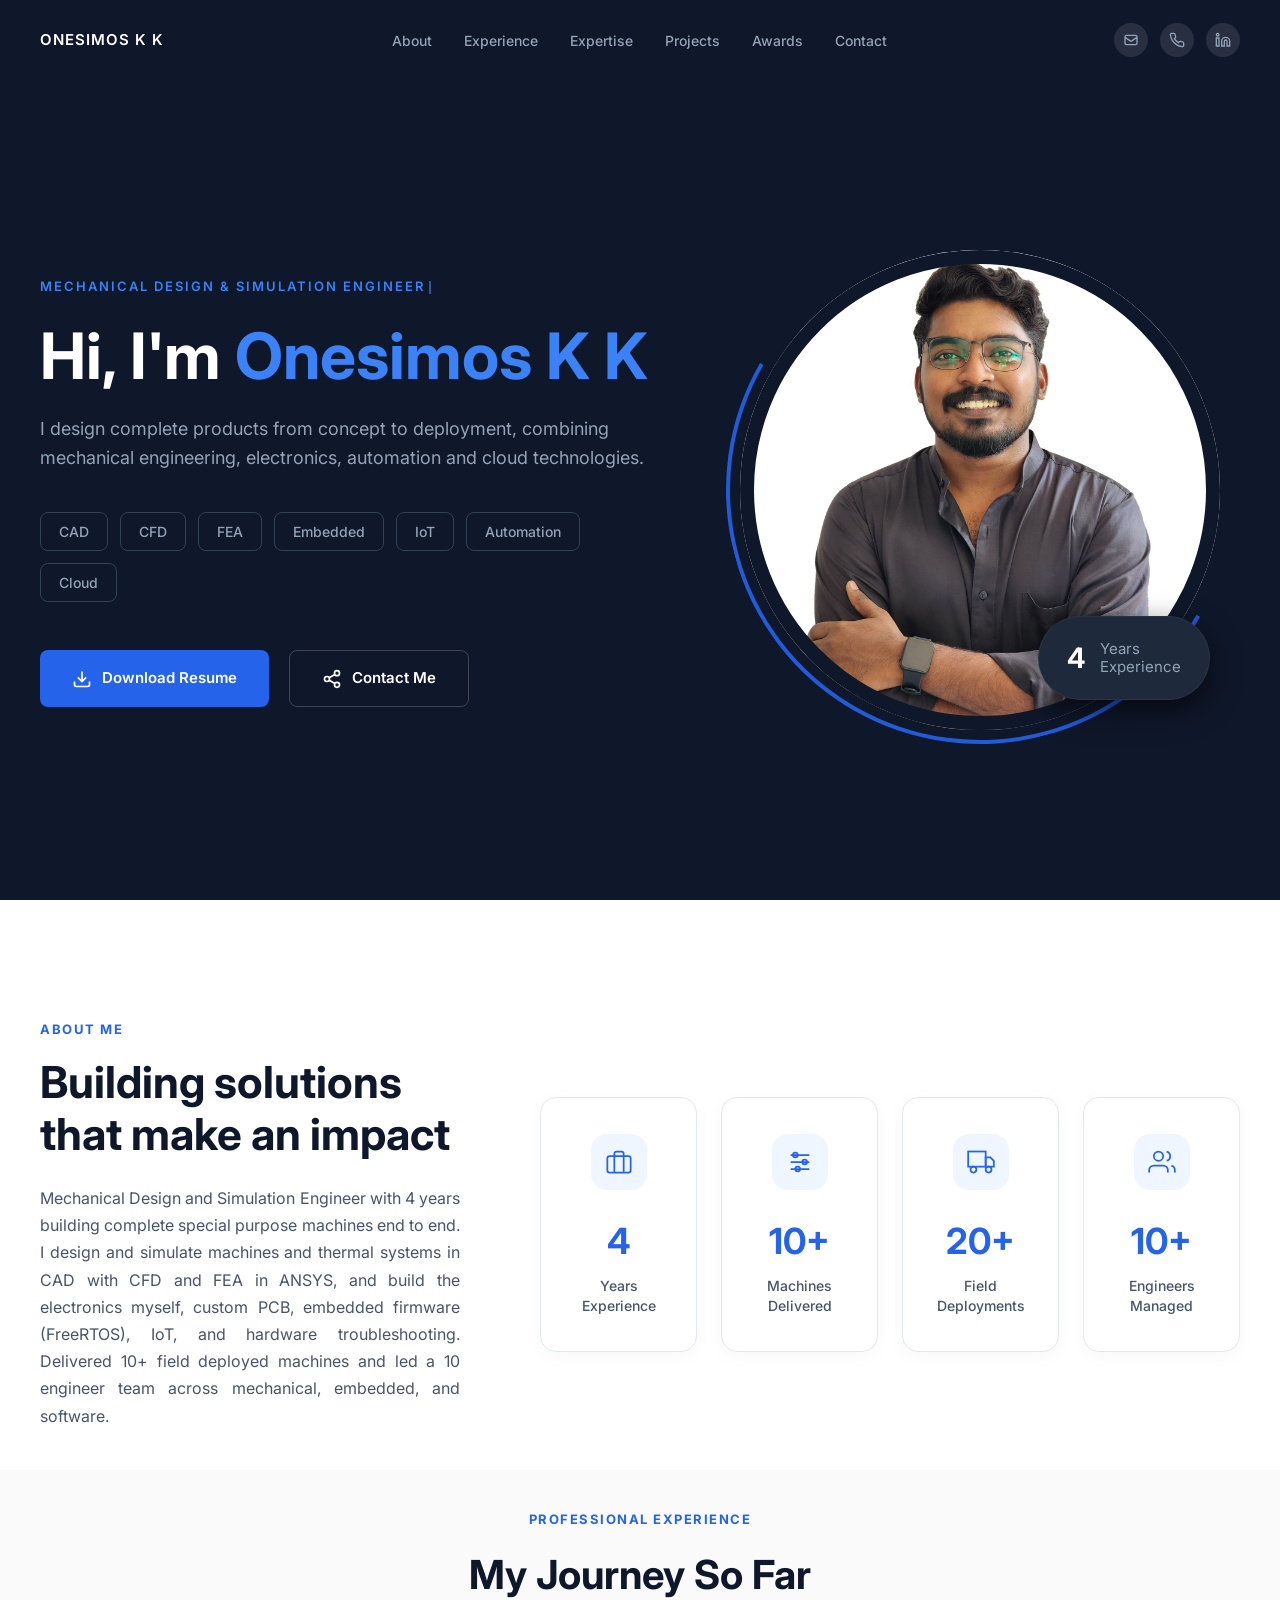
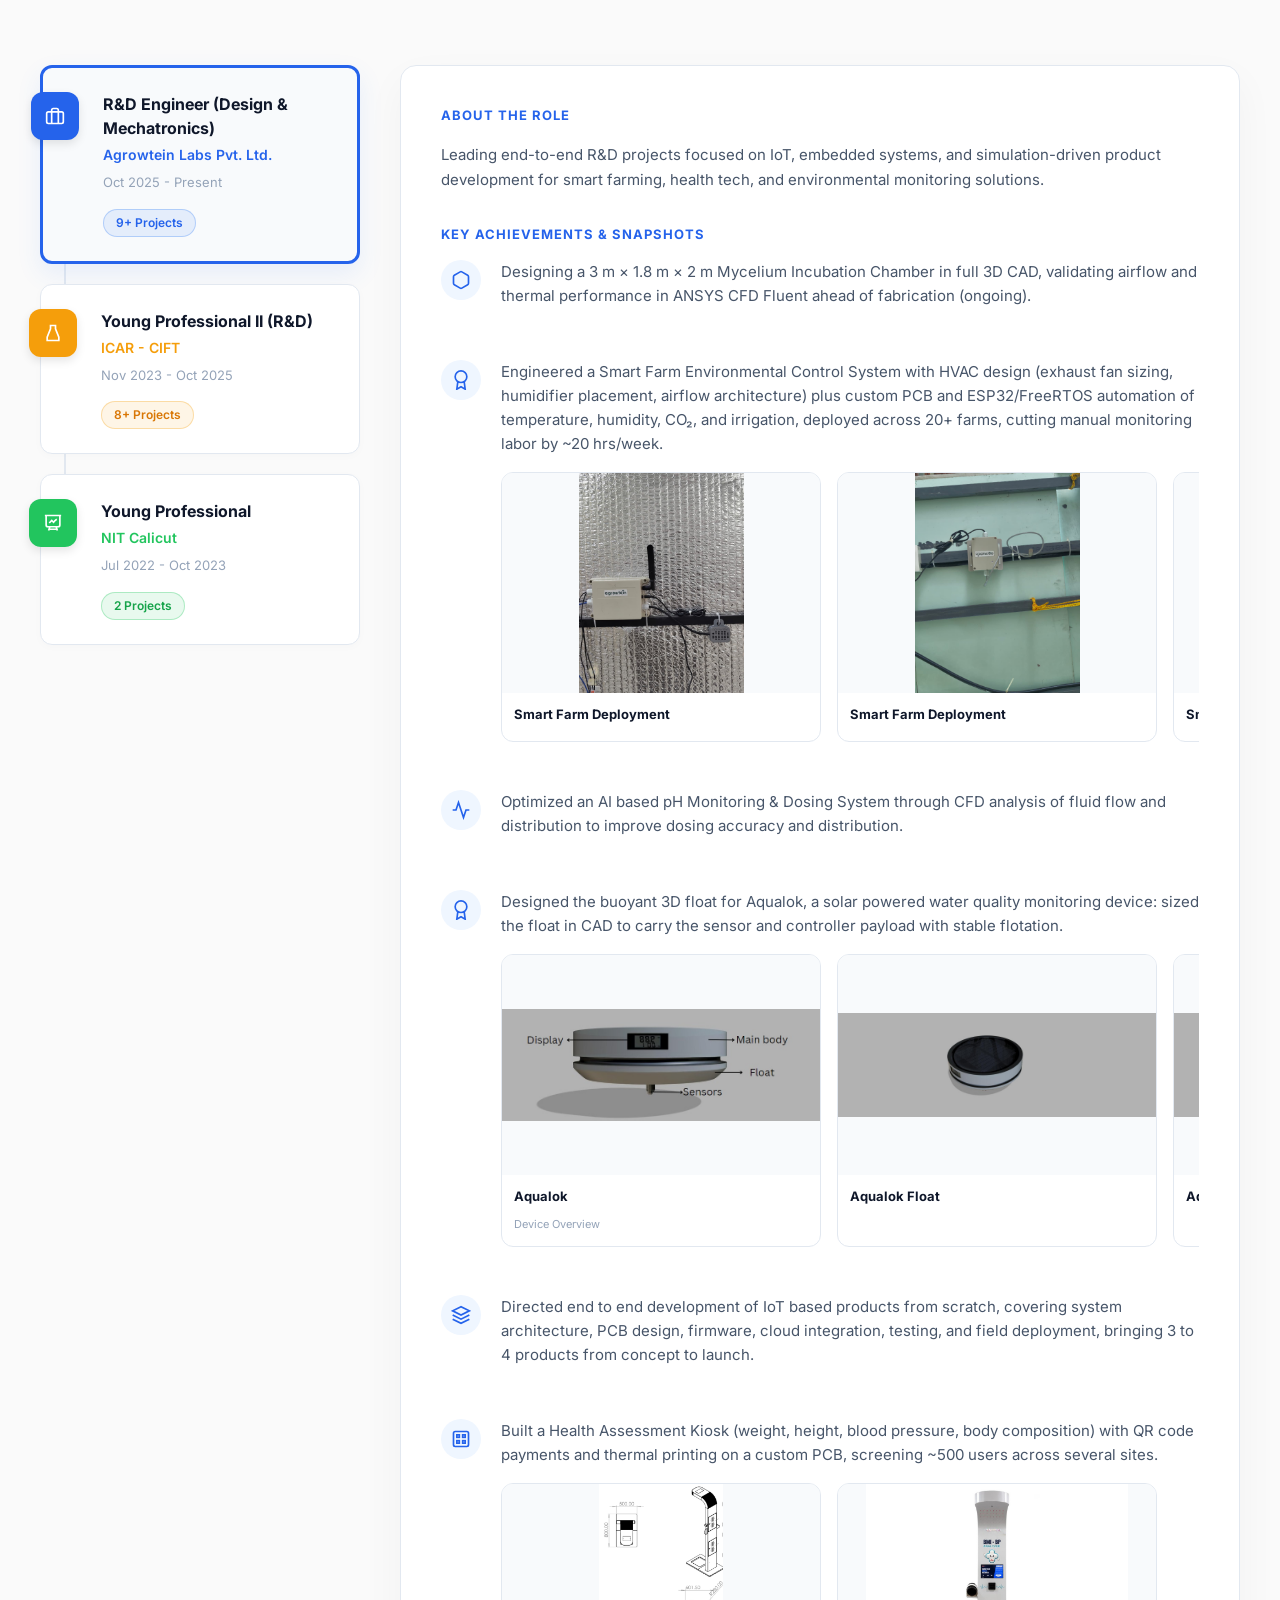
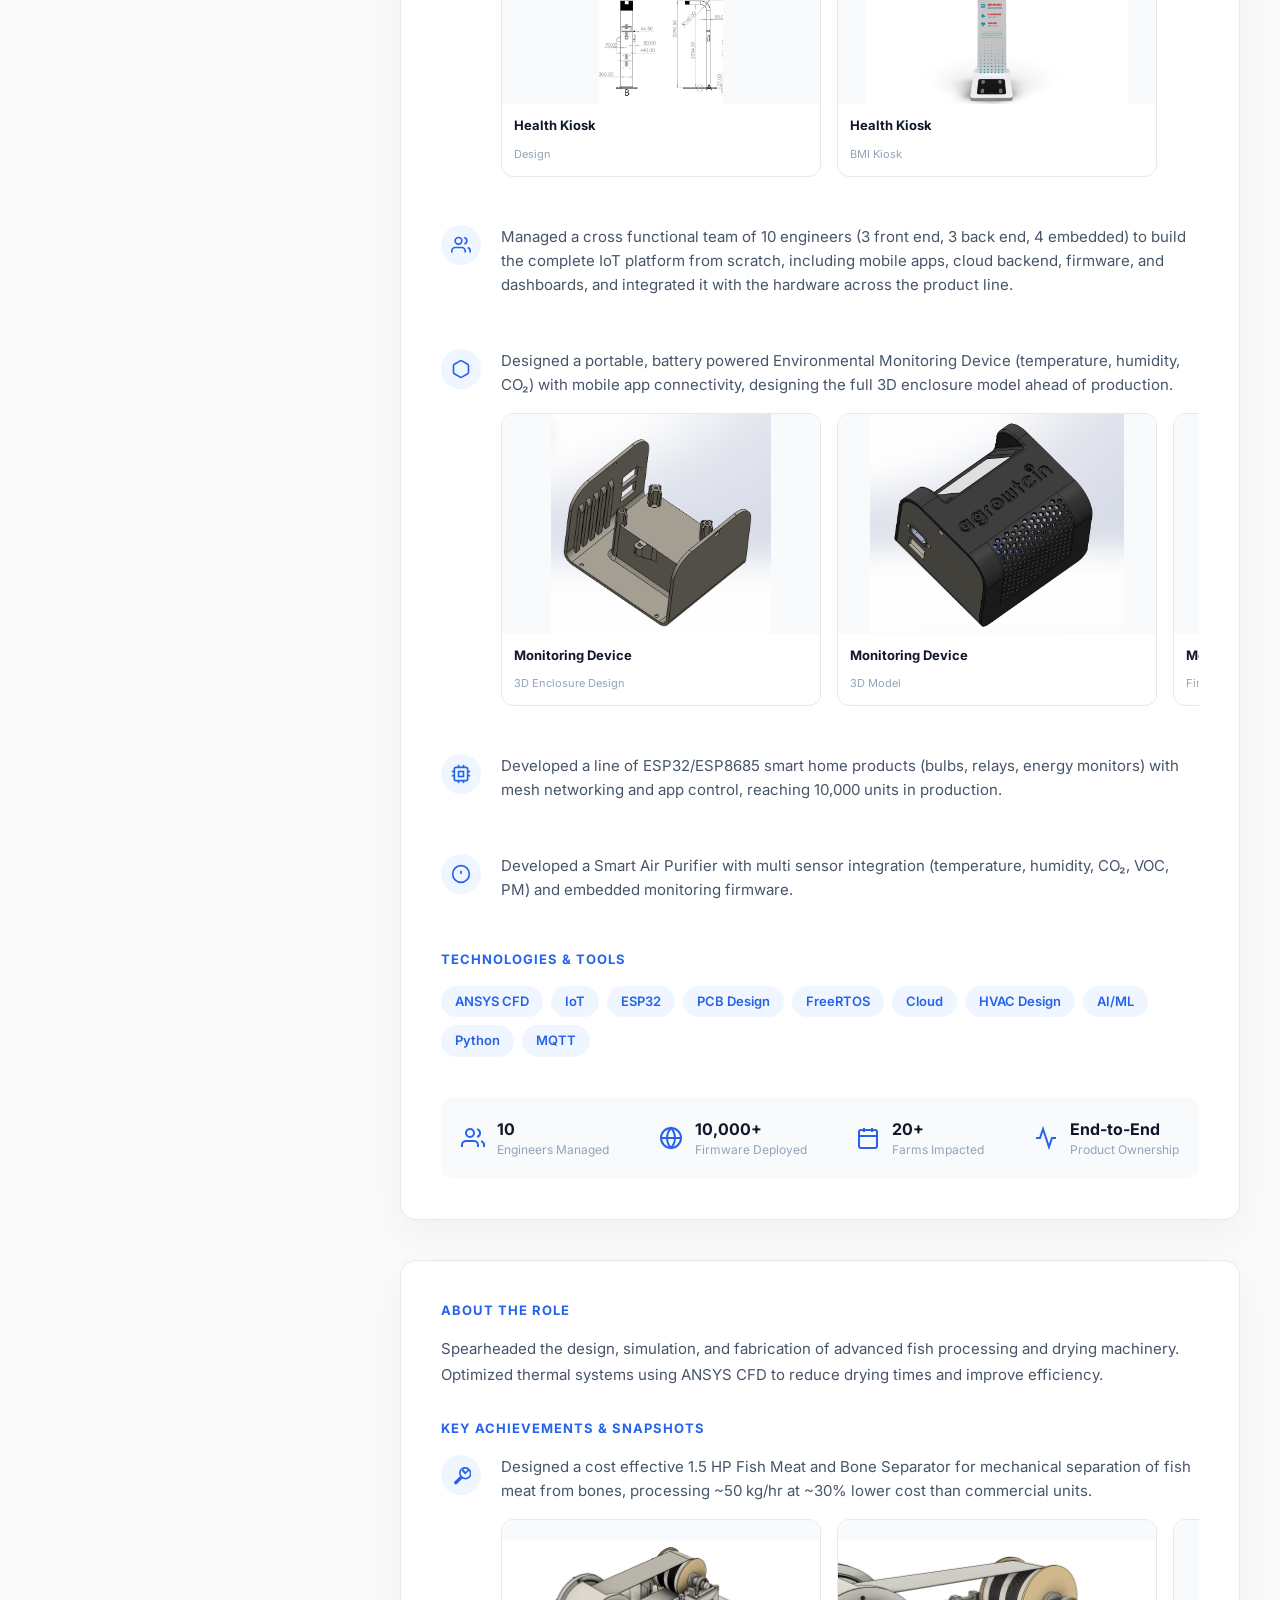
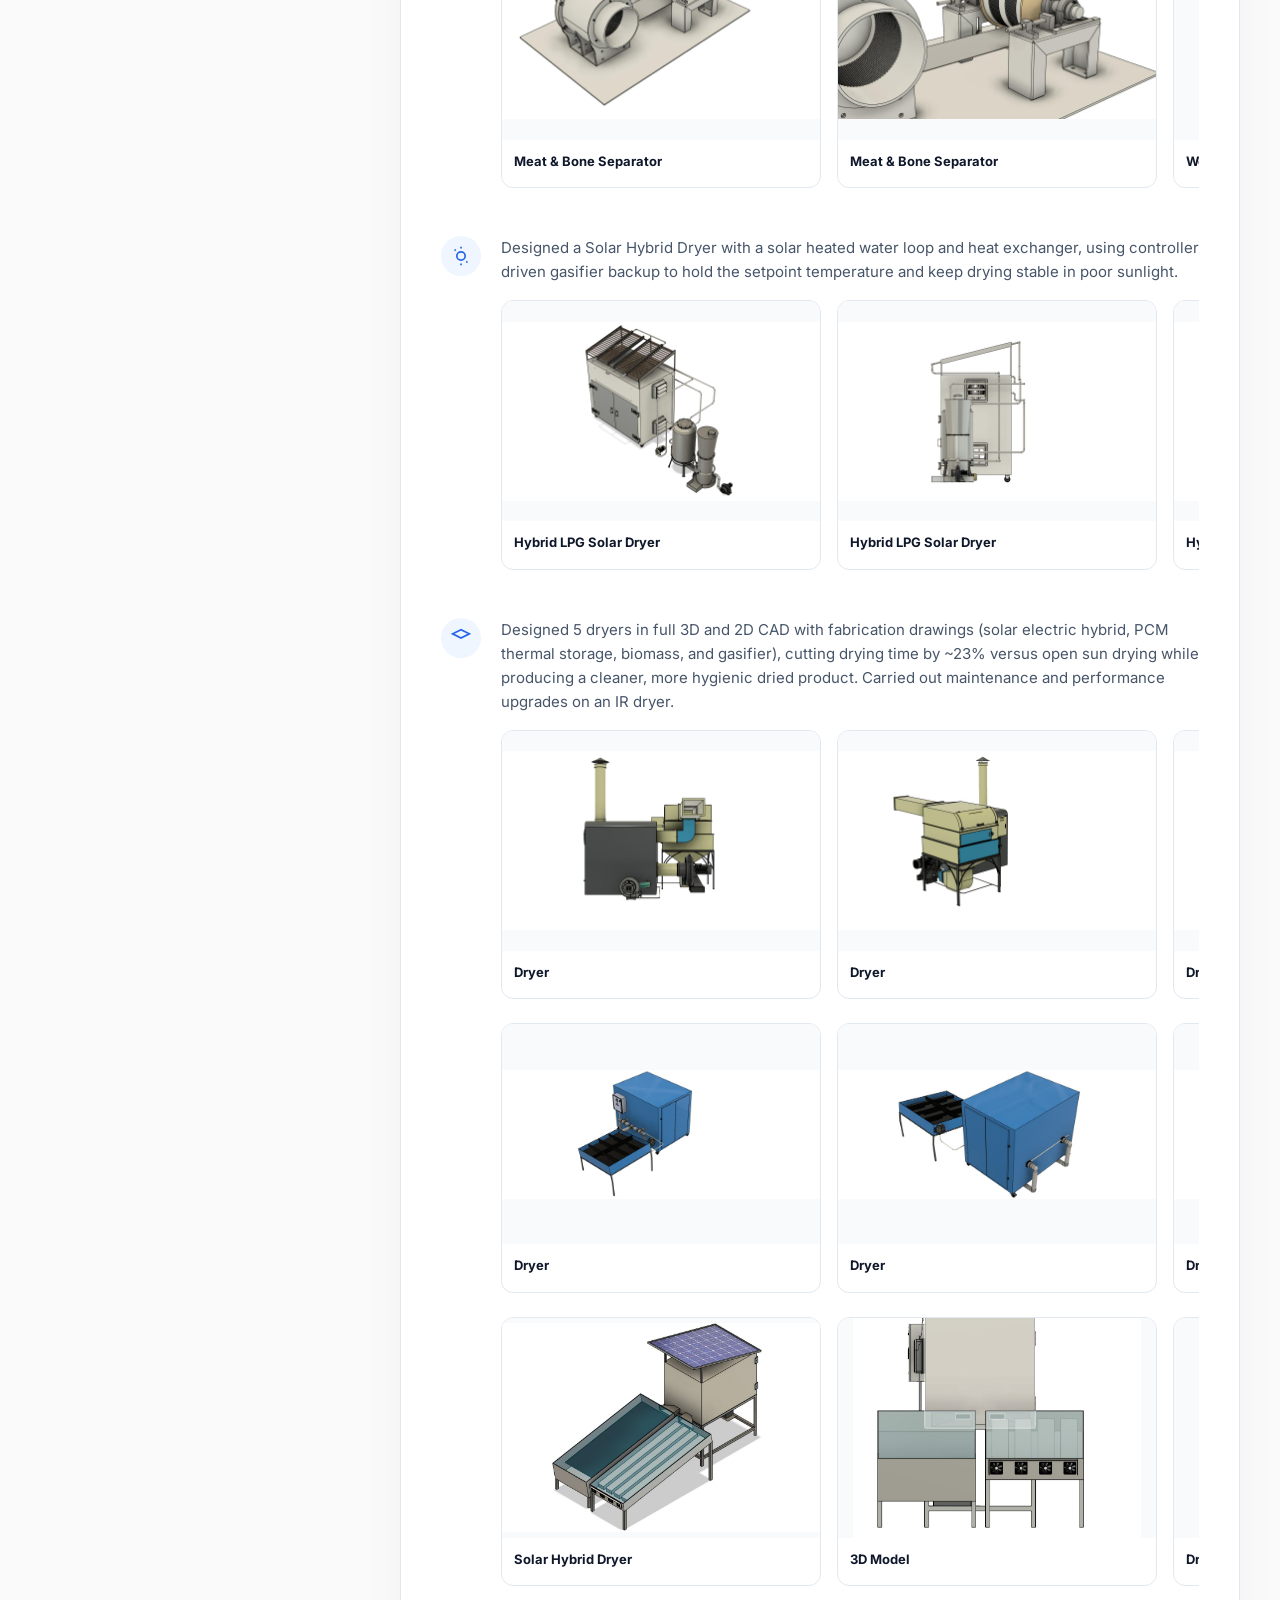
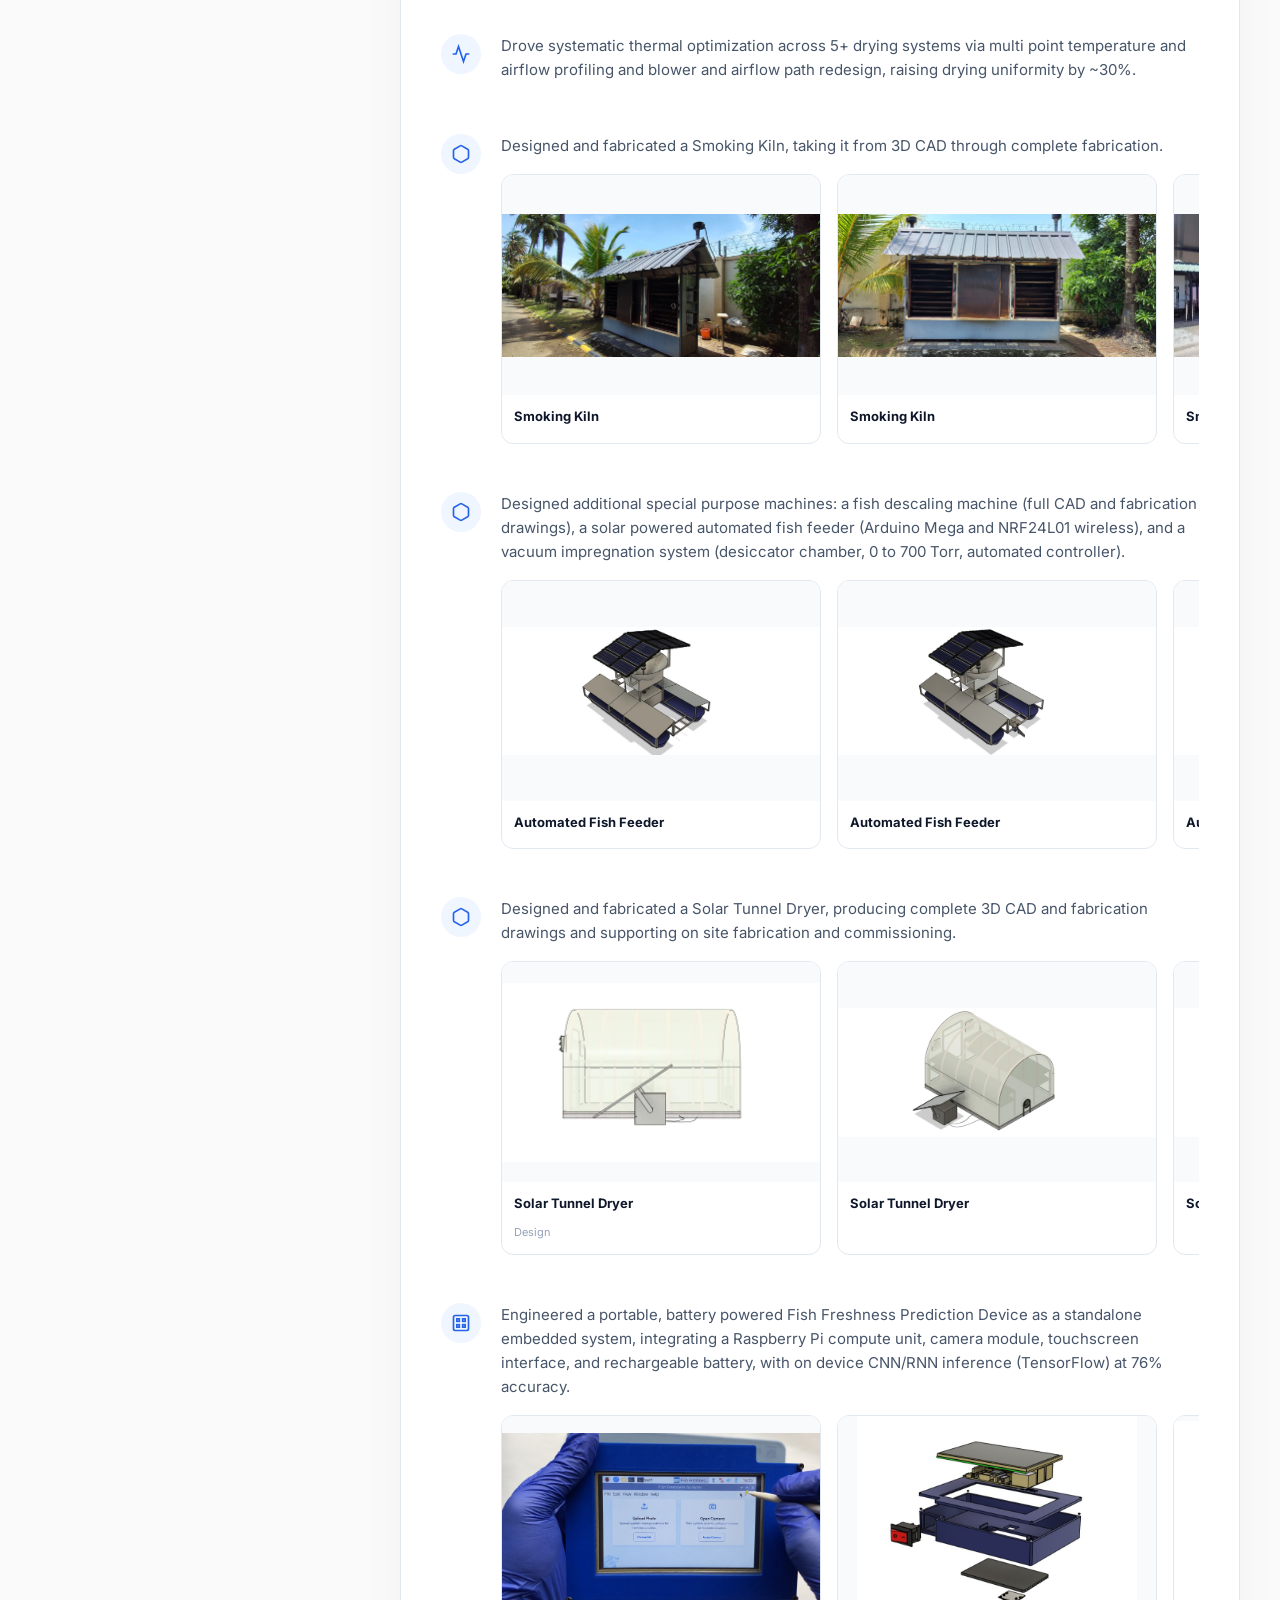
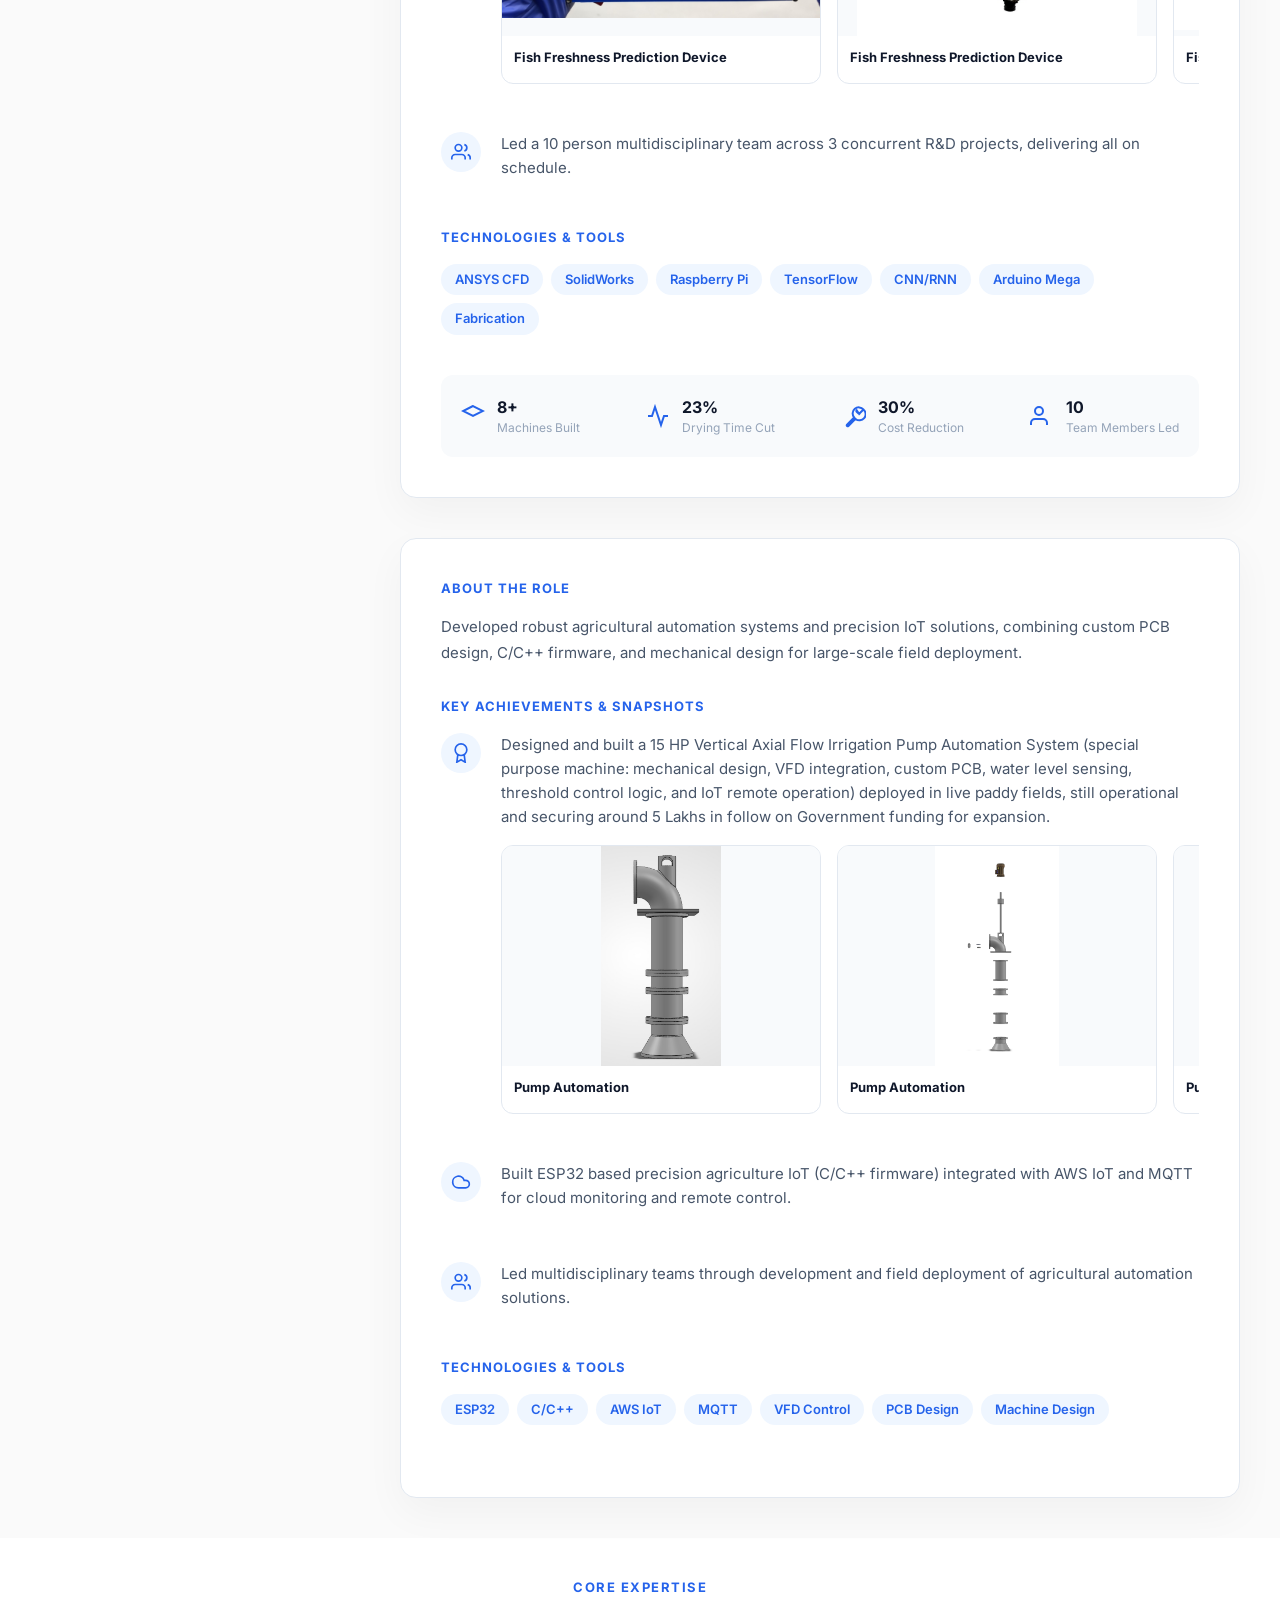
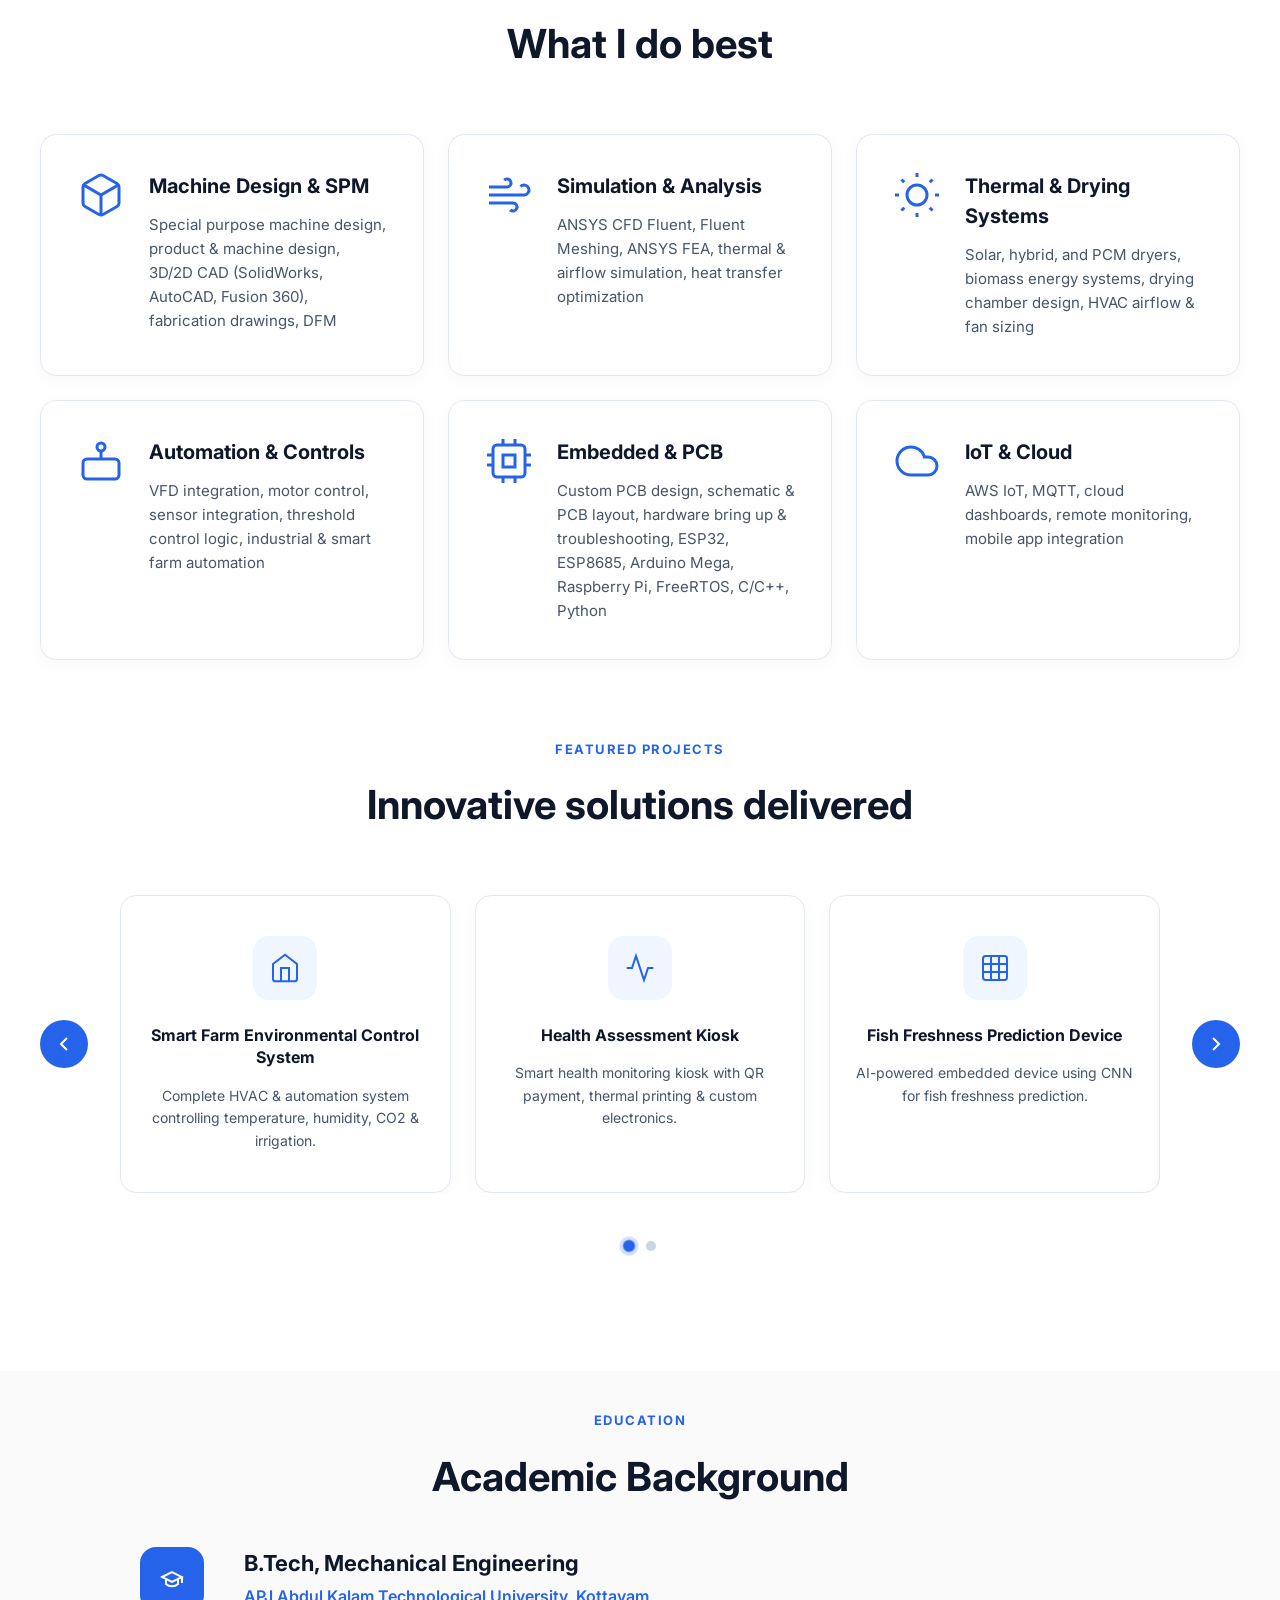
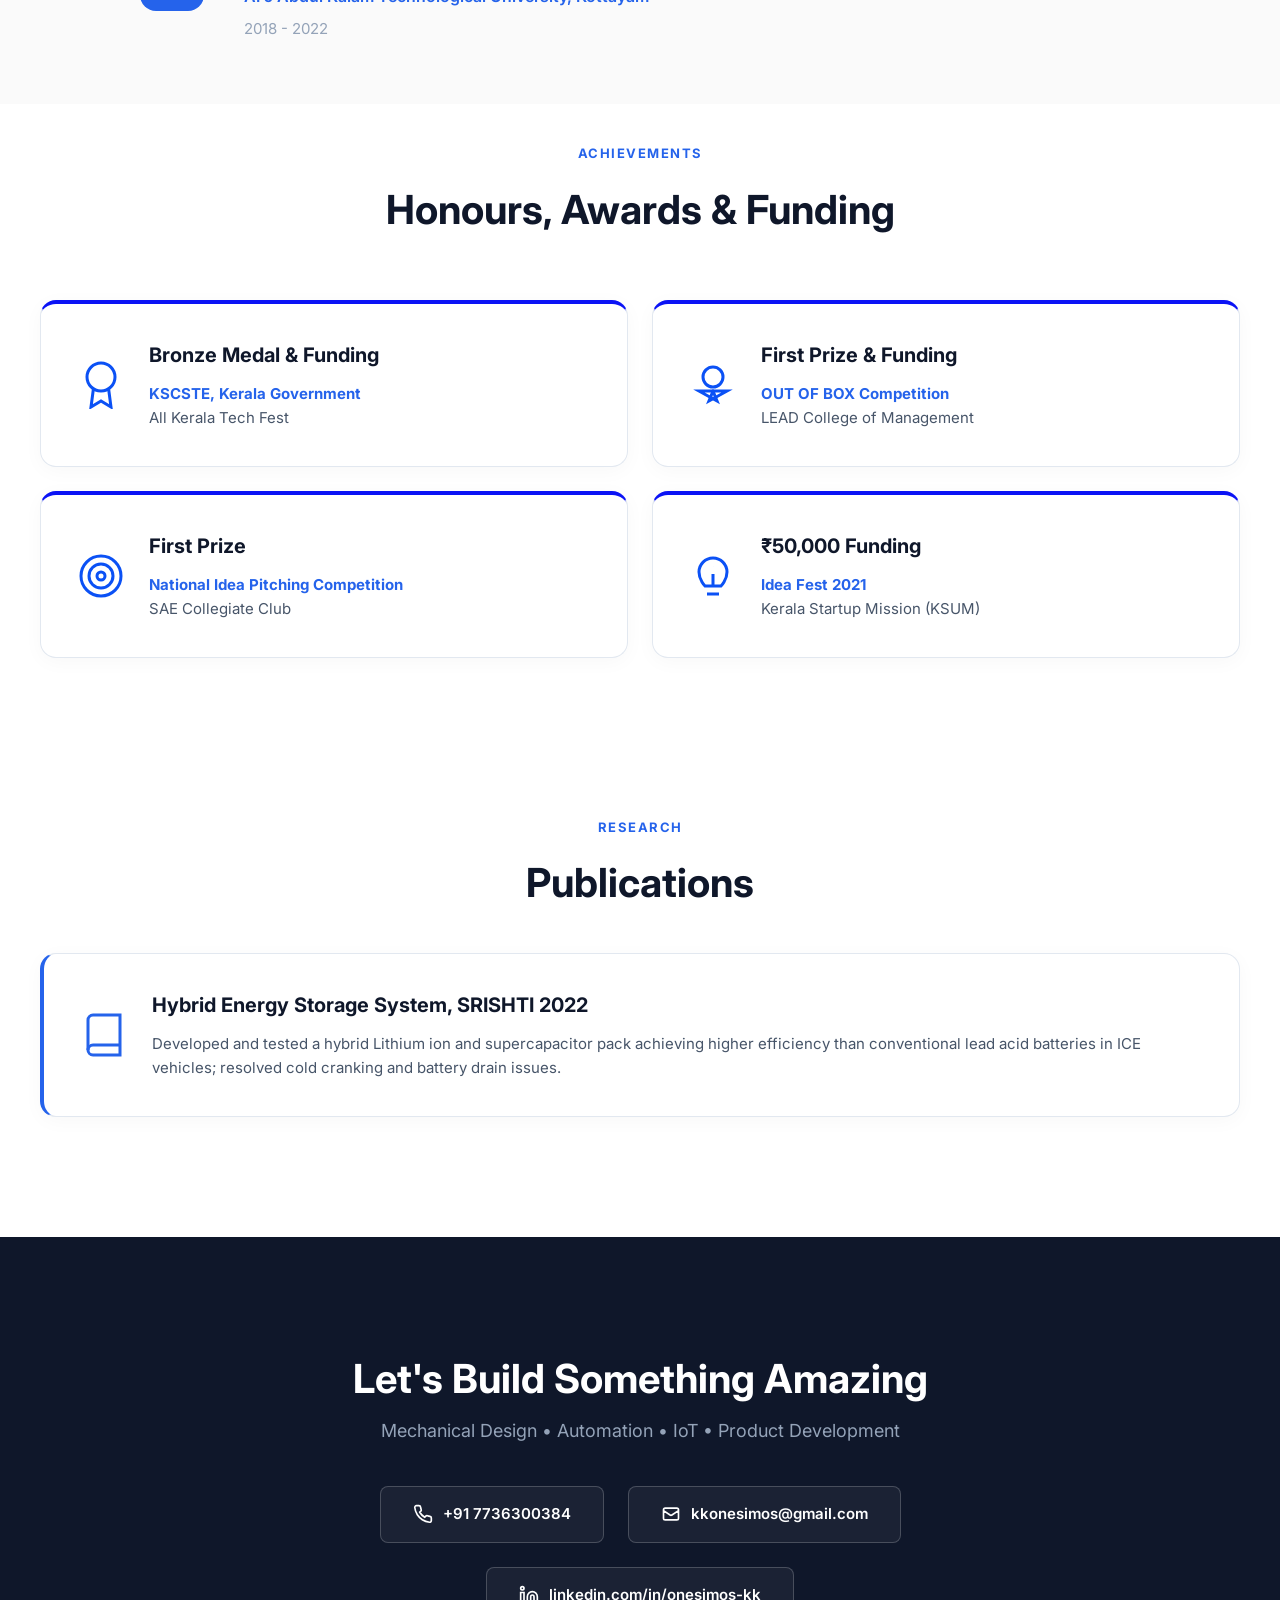
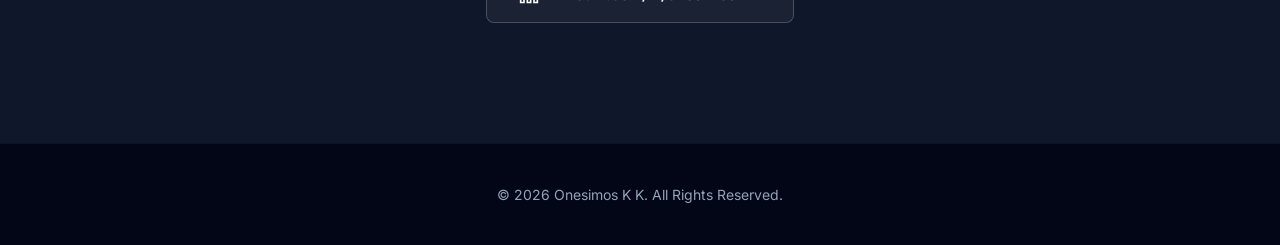
==== commit 496a712d: "Version bumb" ====
--- a/index.html
+++ b/index.html
@@ -17,9 +17,9 @@
             </div>
             <nav>
                 <a href="#about" class="active">About</a>
+                <a href="#experience">Experience</a>
                 <a href="#expertise">Expertise</a>
                 <a href="#projects">Projects</a>
-                <a href="#experience">Experience</a>
                 <a href="#awards">Awards</a>
                 <a href="#contact">Contact</a>
             </nav>
@@ -86,8 +86,8 @@
                 <div class="hero-image">
                     <img src="onesi.jpeg" alt="Onesimos K K">
                     <div class="hero-badge">
-                        <span class="badge-number">4+</span>
-                        <span class="badge-text">Experience</span>
+                        <span class="badge-number">4</span>
+                        <span class="badge-text">Years<br>Experience</span>
                     </div>
                 </div>
             </div>
@@ -99,7 +99,7 @@
             <div class="about-content reveal from-left">
                 <span class="section-subtitle">ABOUT ME</span>
                 <h2 class="section-title">Building solutions that make an impact</h2>
-                <p class="section-desc">Mechanical Design and Simulation Engineer with 4+ years building complete
+                <p class="section-desc">Mechanical Design and Simulation Engineer with 4 years building complete
                     special purpose machines end to end. I design and simulate machines and thermal systems in CAD with
                     CFD and FEA in ANSYS, and build the electronics myself, custom PCB, embedded firmware (FreeRTOS),
                     IoT, and hardware troubleshooting. Delivered 10+ field deployed machines and led a 10 engineer team
@@ -113,7 +113,7 @@
                             <path d="M16 21V5a2 2 0 00-2-2h-4a2 2 0 00-2 2v16" />
                         </svg>
                     </div>
-                    <div class="stat-number">4+</div>
+                    <div class="stat-number">4</div>
                     <div class="stat-label">Years<br>Experience</div>
                 </div>
                 <div class="stat-card">
@@ -149,8 +149,875 @@
                             <path d="M16 3.13a4 4 0 010 7.75" />
                         </svg>
                     </div>
-                    <div class="stat-number">10</div>
+                    <div class="stat-number">10+</div>
                     <div class="stat-label">Engineers<br>Managed</div>
+                </div>
+            </div>
+        </div>
+    </section>
+
+
+    <section class="experience-section" id="experience">
+        <div class="section-container">
+            <div class="section-header center reveal from-up">
+                <span class="section-subtitle">PROFESSIONAL EXPERIENCE</span>
+                <h2 class="section-title">My Journey So Far</h2>
+            </div>
+            <div class="experience-layout reveal from-up">
+                <!-- Left Column: Tabs -->
+                <div class="experience-tabs">
+                    <!-- Tab 1 -->
+                    <div class="exp-tab active" data-target="role-1">
+                        <div class="exp-tab-icon" style="background-color: var(--primary-blue); color: white;">
+                            <svg viewBox="0 0 24 24" fill="none" stroke="currentColor" stroke-width="2" width="20"
+                                height="20">
+                                <rect x="2" y="7" width="20" height="14" rx="2" ry="2" />
+                                <path d="M16 21V5a2 2 0 00-2-2h-4a2 2 0 00-2 2v16" />
+                            </svg>
+                        </div>
+                        <div class="exp-tab-info">
+                            <h3>R&D Engineer (Design & Mechatronics) </h3>
+                            <h4 style="color: var(--primary-blue);">Agrowtein Labs Pvt. Ltd.</h4>
+                            <span class="exp-date">Oct 2025 - Present</span>
+                            <div class="exp-badge"
+                                style="color: var(--primary-blue); border-color: rgba(59,130,246,0.3); background: rgba(59,130,246,0.1);">
+                                9+ Projects</div>
+                        </div>
+                    </div>
+
+                    <!-- Tab 2 -->
+                    <div class="exp-tab" data-target="role-2">
+                        <div class="exp-tab-icon" style="background-color: #f59e0b; color: white;">
+                            <svg viewBox="0 0 24 24" fill="none" stroke="currentColor" stroke-width="2" width="20"
+                                height="20">
+                                <path d="M9 3h6v4l4 10v4H5v-4l4-10z" />
+                            </svg>
+                        </div>
+                        <div class="exp-tab-info">
+                            <h3>Young Professional II (R&D)</h3>
+                            <h4 style="color: #f59e0b;">ICAR - CIFT</h4>
+                            <span class="exp-date">Nov 2023 - Oct 2025</span>
+                            <div class="exp-badge"
+                                style="color: #d97706; border-color: rgba(245,158,11,0.3); background: rgba(245,158,11,0.1);">
+                                8+ Projects</div>
+                        </div>
+                    </div>
+
+                    <!-- Tab 3 -->
+                    <div class="exp-tab" data-target="role-3">
+                        <div class="exp-tab-icon" style="background-color: #22c55e; color: white;">
+                            <svg viewBox="0 0 24 24" fill="none" stroke="currentColor" stroke-width="2" width="20"
+                                height="20">
+                                <path
+                                    d="M3.75 3v11.25A2.25 2.25 0 006 16.5h2.25M3.75 3h-1.5m1.5 0h16.5m0 0h1.5m-1.5 0v11.25A2.25 2.25 0 0118 16.5h-2.25m-7.5 0h7.5m-7.5 0l-1 3m8.5-3l1 3m0 0l.5 1.5m-.5-1.5h-9.5m0 0l-.5 1.5m.75-9l3-3 2.148 2.148A12.061 12.061 0 0116.5 7.605" />
+                            </svg>
+                        </div>
+                        <div class="exp-tab-info">
+                            <h3>Young Professional</h3>
+                            <h4 style="color: #22c55e;">NIT Calicut</h4>
+                            <span class="exp-date">Jul 2022 - Oct 2023</span>
+                            <div class="exp-badge"
+                                style="color: #16a34a; border-color: rgba(34,197,94,0.3); background: rgba(34,197,94,0.1);">
+                                2 Projects</div>
+                        </div>
+                    </div>
+                </div>
+
+                <!-- Right Column: Details Content -->
+                <div class="experience-content-area">
+
+                    <!-- Content 1: Agrowtein -->
+                    <div class="role-details active" id="role-1">
+                        <div class="role-section">
+                            <h4 class="role-heading">About the role</h4>
+                            <p class="role-desc">Leading end-to-end R&D projects focused on IoT, embedded systems, and
+                                simulation-driven product development for smart farming, health tech, and environmental
+                                monitoring solutions.</p>
+                        </div>
+
+                        <div class="role-section">
+                            <h4 class="role-heading">KEY ACHIEVEMENTS & SNAPSHOTS</h4>
+                            <div class="achievements-grid">
+                                <div class="achievement-item">
+                                    <div class="ach-icon"><svg viewBox="0 0 24 24" fill="none" stroke="currentColor"
+                                            stroke-width="2">
+                                            <path
+                                                d="M21 16V8a2 2 0 00-1-1.73l-7-4a2 2 0 00-2 0l-7 4A2 2 0 003 8v8a2 2 0 001 1.73l7 4a2 2 0 002 0l7-4A2 2 0 0021 16z" />
+                                        </svg></div>
+                                    <div class="ach-content">
+                                        <p>Designing a 3 m × 1.8 m × 2 m Mycelium Incubation Chamber in full 3D CAD,
+                                            validating airflow and thermal performance in ANSYS CFD Fluent ahead of
+                                            fabrication (ongoing).</p>
+                                    </div>
+                                </div>
+                                <div class="achievement-item">
+                                    <div class="ach-icon"><svg viewBox="0 0 24 24" fill="none" stroke="currentColor"
+                                            stroke-width="2">
+                                            <circle cx="12" cy="8" r="7"></circle>
+                                            <polyline points="8.21 13.89 7 23 12 20 17 23 15.79 13.88"></polyline>
+                                        </svg></div>
+                                    <div class="ach-content">
+                                        <p>Engineered a Smart Farm Environmental Control System with HVAC design
+                                            (exhaust fan sizing, humidifier placement, airflow architecture) plus custom
+                                            PCB and ESP32/FreeRTOS automation of temperature, humidity, CO₂, and
+                                            irrigation, deployed across 20+ farms, cutting manual monitoring labor by
+                                            ~20 hrs/week.</p>
+                                        <div class="snapshots-row">
+                                            <div class="snapshot-card"><img src="ag2.jpeg" alt="Smart Farm Control">
+                                                <div class="snap-info">
+                                                    <h5>Smart Farm Deployment</h5><span></span>
+                                                </div>
+                                            </div>
+                                            <div class="snapshot-card"><img src="ag3.jpeg" alt="IoT Control Panel">
+                                                <div class="snap-info">
+                                                    <h5>Smart Farm Deployment</h5><span></span>
+                                                </div>
+                                            </div>
+                                            <div class="snapshot-card"><img src="ag4.jpeg" alt="Smart Farm Dashboard">
+                                                <div class="snap-info">
+                                                    <h5>Smart Farm Deployment</h5><span></span>
+                                                </div>
+                                            </div>
+                                            <div class="snapshot-card"><img src="ag1.png" alt="Smart Farm Dashboard">
+                                                <div class="snap-info">
+                                                    <h5>PCB Board</h5><span></span>
+                                                </div>
+                                            </div>
+
+                                        </div>
+                                    </div>
+                                </div>
+                                <div class="achievement-item">
+                                    <div class="ach-icon"><svg viewBox="0 0 24 24" fill="none" stroke="currentColor"
+                                            stroke-width="2">
+                                            <polyline points="22 12 18 12 15 21 9 3 6 12 2 12" />
+                                        </svg></div>
+                                    <div class="ach-content">
+                                        <p>Optimized an AI based pH Monitoring & Dosing System through CFD analysis of
+                                            fluid flow and distribution to improve dosing accuracy and distribution.</p>
+
+                                    </div>
+                                </div>
+
+                                <div class="achievement-item">
+                                    <div class="ach-icon"><svg viewBox="0 0 24 24" fill="none" stroke="currentColor"
+                                            stroke-width="2">
+                                            <circle cx="12" cy="8" r="7"></circle>
+                                            <polyline points="8.21 13.89 7 23 12 20 17 23 15.79 13.88"></polyline>
+                                        </svg></div>
+                                    <div class="ach-content">
+                                        <p>Designed the buoyant 3D float for Aqualok, a solar powered water quality
+                                            monitoring device: sized the float in CAD to carry the sensor and controller
+                                            payload with stable flotation.</p>
+                                        <div class="snapshots-row">
+                                            <div class="snapshot-card"><img src="aq1.jpeg" alt="Aqualok Device">
+                                                <div class="snap-info">
+                                                    <h5>Aqualok</h5><span>Device Overview</span>
+                                                </div>
+                                            </div>
+                                            <div class="snapshot-card"><img src="aq2.jpeg" alt="Aqualok 3D Float">
+                                                <div class="snap-info">
+                                                    <h5>Aqualok Float</h5><span></span>
+                                                </div>
+                                            </div>
+                                            <div class="snapshot-card"><img src="aq3.jpeg" alt="Aqualok Payload">
+                                                <div class="snap-info">
+                                                    <h5>Aqualok Float</h5><span></span>
+                                                </div>
+                                            </div>
+                                            <div class="snapshot-card"><img src="aq4.jpeg" alt="Aqualok Flotation">
+                                                <div class="snap-info">
+                                                    <h5>Aqualok Float</h5><span></span>
+                                                </div>
+                                            </div>
+                                            <div class="snapshot-card"><img src="aq6.jpeg" alt="Aqualok Solar Power">
+                                                <div class="snap-info">
+                                                    <h5>Aqualok Float</h5><span></span>
+                                                </div>
+                                            </div>
+                                            <div class="snapshot-card"><img src="aq7.jpeg" alt="Aqualok Solar Power">
+                                                <div class="snap-info">
+                                                    <h5>Aqualok Float</h5><span></span>
+                                                </div>
+                                            </div>
+                                        </div>
+                                    </div>
+                                </div>
+                                <div class="achievement-item">
+                                    <div class="ach-icon"><svg viewBox="0 0 24 24" fill="none" stroke="currentColor"
+                                            stroke-width="2">
+                                            <path d="M12 2L2 7l10 5 10-5-10-5z" />
+                                            <path d="M2 17l10 5 10-5" />
+                                            <path d="M2 12l10 5 10-5" />
+                                        </svg>
+                                    </div>
+                                    <div class="ach-content">
+                                        <p>Directed end to end development of IoT based products from scratch, covering
+                                            system architecture, PCB design, firmware, cloud integration, testing, and
+                                            field deployment, bringing 3 to 4 products from concept to launch.</p>
+                                    </div>
+                                </div>
+                                <div class="achievement-item">
+                                    <div class="ach-icon"><svg viewBox="0 0 24 24" fill="none" stroke="currentColor"
+                                            stroke-width="2">
+                                            <rect x="3" y="3" width="18" height="18" rx="2" ry="2" />
+                                            <rect x="7" y="7" width="3" height="3" />
+                                            <rect x="14" y="7" width="3" height="3" />
+                                            <rect x="7" y="14" width="3" height="3" />
+                                            <rect x="14" y="14" width="3" height="3" />
+                                        </svg></div>
+                                    <div class="ach-content">
+                                        <p>Built a Health Assessment Kiosk (weight, height, blood pressure, body
+                                            composition) with QR code payments and thermal printing on a custom PCB,
+                                            screening ~500 users across several sites.</p>
+                                        <div class="snapshots-row">
+                                            <div class="snapshot-card"><img src="bmi1.jpeg" alt="Health Kiosk">
+                                                <div class="snap-info">
+                                                    <h5>Health Kiosk</h5><span>Design</span>
+                                                </div>
+                                            </div>
+                                            <div class="snapshot-card"><img src="bmi.png" alt="Health Kiosk Interface">
+                                                <div class="snap-info">
+                                                    <h5>Health Kiosk</h5><span>BMI Kiosk</span>
+                                                </div>
+                                            </div>
+                                        </div>
+                                    </div>
+                                </div>
+                                <div class="achievement-item">
+                                    <div class="ach-icon"><svg viewBox="0 0 24 24" fill="none" stroke="currentColor"
+                                            stroke-width="2">
+                                            <path d="M17 21v-2a4 4 0 00-4-4H5a4 4 0 00-4 4v2" />
+                                            <circle cx="9" cy="7" r="4" />
+                                            <path d="M23 21v-2a4 4 0 00-3-3.87" />
+                                            <path d="M16 3.13a4 4 0 010 7.75" />
+                                        </svg></div>
+                                    <div class="ach-content">
+                                        <p>Managed a cross functional team of 10 engineers (3 front end, 3 back end, 4
+                                            embedded) to build the complete IoT platform from scratch, including mobile
+                                            apps, cloud backend, firmware, and dashboards, and integrated it with the
+                                            hardware across the product line.</p>
+                                    </div>
+                                </div>
+                                <div class="achievement-item">
+                                    <div class="ach-icon"><svg viewBox="0 0 24 24" fill="none" stroke="currentColor"
+                                            stroke-width="2">
+                                            <path
+                                                d="M21 16V8a2 2 0 00-1-1.73l-7-4a2 2 0 00-2 0l-7 4A2 2 0 003 8v8a2 2 0 001 1.73l7 4a2 2 0 002 0l7-4A2 2 0 0021 16z" />
+                                        </svg></div>
+                                    <div class="ach-content">
+                                        <p>Designed a portable, battery powered Environmental Monitoring Device
+                                            (temperature, humidity, CO₂) with mobile app connectivity, designing the
+                                            full 3D enclosure model ahead of production.</p>
+                                        <div class="snapshots-row">
+                                            <div class="snapshot-card"><img src="port1.jpeg" alt="Monitoring Device">
+                                                <div class="snap-info">
+                                                    <h5>Monitoring Device</h5><span>3D Enclosure Design</span>
+                                                </div>
+                                            </div>
+                                            <div class="snapshot-card"><img src="port2.jpeg"
+                                                    alt="Monitoring Device PCB">
+                                                <div class="snap-info">
+                                                    <h5>Monitoring Device</h5><span>3D Model</span>
+                                                </div>
+                                            </div>
+                                            <div class="snapshot-card"><img src="port3.jpeg"
+                                                    alt="Monitoring Device Build">
+                                                <div class="snap-info">
+                                                    <h5>Monitoring Device</h5><span>Final Prototype</span>
+                                                </div>
+                                            </div>
+                                            <div class="snapshot-card"><img src="port4.jpeg"
+                                                    alt="Monitoring Device Prototype">
+                                                <div class="snap-info">
+                                                    <h5>Monitoring Device</h5><span>Final Prototype</span>
+                                                </div>
+                                            </div>
+                                        </div>
+                                    </div>
+                                </div>
+                                <div class="achievement-item">
+                                    <div class="ach-icon"><svg viewBox="0 0 24 24" fill="none" stroke="currentColor"
+                                            stroke-width="2">
+                                            <rect x="4" y="4" width="16" height="16" rx="2" ry="2" />
+                                            <rect x="9" y="9" width="6" height="6" />
+                                            <line x1="9" y1="1" x2="9" y2="4" />
+                                            <line x1="15" y1="1" x2="15" y2="4" />
+                                            <line x1="9" y1="20" x2="9" y2="23" />
+                                            <line x1="15" y1="20" x2="15" y2="23" />
+                                            <line x1="20" y1="9" x2="23" y2="9" />
+                                            <line x1="20" y1="14" x2="23" y2="14" />
+                                            <line x1="1" y1="9" x2="4" y2="9" />
+                                            <line x1="1" y1="14" x2="4" y2="14" />
+                                        </svg></div>
+                                    <div class="ach-content">
+                                        <p>Developed a line of ESP32/ESP8685 smart home products (bulbs, relays, energy
+                                            monitors) with mesh networking and app control, reaching 10,000 units in
+                                            production.</p>
+                                    </div>
+                                </div>
+
+                                <div class="achievement-item">
+                                    <div class="ach-icon"><svg viewBox="0 0 24 24" fill="none" stroke="currentColor"
+                                            stroke-width="2">
+                                            <circle cx="12" cy="12" r="10" />
+                                            <path d="M12 8v4" />
+                                            <path d="M12 16h.01" />
+                                        </svg></div>
+                                    <div class="ach-content">
+                                        <p>Developed a Smart Air Purifier with multi sensor integration (temperature,
+                                            humidity, CO₂, VOC, PM) and embedded monitoring firmware.</p>
+                                    </div>
+                                </div>
+                            </div>
+                        </div>
+
+                        <div class="role-section">
+                            <h4 class="role-heading">TECHNOLOGIES & TOOLS</h4>
+                            <div class="tech-tags-row">
+                                <span>ANSYS CFD</span>
+                                <span>IoT</span>
+                                <span>ESP32</span>
+                                <span>PCB Design</span>
+                                <span>FreeRTOS</span>
+                                <span>Cloud</span>
+                                <span>HVAC Design</span>
+                                <span>AI/ML</span>
+                                <span>Python</span>
+                                <span>MQTT</span>
+                            </div>
+                        </div>
+
+                        <div class="role-stats-bar">
+                            <div class="stat-mini">
+                                <svg viewBox="0 0 24 24" fill="none" stroke="currentColor" stroke-width="2">
+                                    <path d="M17 21v-2a4 4 0 00-4-4H5a4 4 0 00-4 4v2" />
+                                    <circle cx="9" cy="7" r="4" />
+                                    <path d="M23 21v-2a4 4 0 00-3-3.87" />
+                                    <path d="M16 3.13a4 4 0 010 7.75" />
+                                </svg>
+                                <div><strong>10</strong><span>Engineers Managed</span></div>
+                            </div>
+                            <div class="stat-mini">
+                                <svg viewBox="0 0 24 24" fill="none" stroke="currentColor" stroke-width="2">
+                                    <circle cx="12" cy="12" r="10" />
+                                    <path
+                                        d="M12 2a15.3 15.3 0 014 10 15.3 15.3 0 01-4 10 15.3 15.3 0 01-4-10 15.3 15.3 0 014-10z" />
+                                    <path d="M2 12h20" />
+                                </svg>
+                                <div><strong>10,000+</strong><span>Firmware Deployed</span></div>
+                            </div>
+                            <div class="stat-mini">
+                                <svg viewBox="0 0 24 24" fill="none" stroke="currentColor" stroke-width="2">
+                                    <rect x="3" y="4" width="18" height="18" rx="2" ry="2" />
+                                    <line x1="16" y1="2" x2="16" y2="6" />
+                                    <line x1="8" y1="2" x2="8" y2="6" />
+                                    <line x1="3" y1="10" x2="21" y2="10" />
+                                </svg>
+                                <div><strong>20+</strong><span>Farms Impacted</span></div>
+                            </div>
+                            <div class="stat-mini">
+                                <svg viewBox="0 0 24 24" fill="none" stroke="currentColor" stroke-width="2">
+                                    <path d="M22 12h-4l-3 9L9 3l-3 9H2" />
+                                </svg>
+                                <div><strong>End-to-End</strong><span>Product Ownership</span></div>
+                            </div>
+                        </div>
+                    </div>
+
+                    <!-- Content 2: ICAR-CIFT -->
+                    <div class="role-details" id="role-2">
+                        <div class="role-section">
+                            <h4 class="role-heading">About the role</h4>
+                            <p class="role-desc">Spearheaded the design, simulation, and fabrication of advanced fish
+                                processing and drying machinery. Optimized thermal systems using ANSYS CFD to reduce
+                                drying times and improve efficiency.</p>
+                        </div>
+
+                        <div class="role-section">
+                            <h4 class="role-heading">KEY ACHIEVEMENTS & SNAPSHOTS</h4>
+                            <div class="achievements-grid">
+                                <div class="achievement-item">
+                                    <div class="ach-icon"><svg viewBox="0 0 24 24" fill="none" stroke="currentColor"
+                                            stroke-width="2">
+                                            <path
+                                                d="M14.7 6.3a1 1 0 0 0 0 1.4l1.6 1.6a1 1 0 0 0 1.4 0l3.77-3.77a6 6 0 0 1-7.94 9.36l-7.1 7.1a1 1 0 0 1-1.41-1.41l7.1-7.1a6 6 0 0 1 9.36-7.94l-3.77 3.77a1 1 0 0 0 0 1.41z" />
+                                        </svg></div>
+                                    <div class="ach-content">
+                                        <p>Designed a cost effective 1.5 HP Fish Meat and Bone Separator for mechanical
+                                            separation of fish meat from bones, processing ~50 kg/hr at ~30% lower cost
+                                            than commercial units.</p>
+                                        <div class="snapshots-row">
+                                            <div class="snapshot-card"><img src="FBS2.jpeg" alt="Meat Separator CAD">
+                                                <div class="snap-info">
+                                                    <h5>Meat & Bone Separator</h5><span></span>
+                                                </div>
+                                            </div>
+                                            <div class="snapshot-card"><img src="FBS1.jpeg" alt="Meat Separator">
+                                                <div class="snap-info">
+                                                    <h5>Meat & Bone Separator</h5><span></span>
+                                                </div>
+                                            </div>
+                                            <div class="snapshot-card"><video src="FBS3.mp4" autoplay muted loop
+                                                    playsinline></video>
+                                                <div class="snap-info">
+                                                    <h5>Working Prototype</h5><span></span>
+                                                </div>
+                                            </div>
+                                            <div class="snapshot-card"><img src="FBS4.jpeg" alt="Meat Separator Output">
+                                                <div class="snap-info">
+                                                    <h5>Meat & Bone Separator</h5><span></span>
+                                                </div>
+                                            </div>
+                                        </div>
+                                    </div>
+                                </div>
+                                <div class="achievement-item">
+                                    <div class="ach-icon"><svg viewBox="0 0 24 24" fill="none" stroke="currentColor"
+                                            stroke-width="2">
+                                            <circle cx="12" cy="12" r="5" />
+                                            <line x1="12" y1="1" x2="12" y2="3" />
+                                            <line x1="12" y1="21" x2="12" y2="23" />
+                                            <line x1="4.22" y1="4.22" x2="5.64" y2="5.64" />
+                                            <line x1="18.36" y1="18.36" x2="19.78" y2="19.78" />
+                                        </svg></div>
+                                    <div class="ach-content">
+                                        <p>Designed a Solar Hybrid Dryer with a solar heated water loop and heat
+                                            exchanger, using controller driven gasifier backup to hold the setpoint
+                                            temperature and keep drying stable in poor sunlight.</p>
+                                        <div class="snapshots-row">
+                                            <div class="snapshot-card"><img src="dry3 (2).jpeg"
+                                                    alt="Meat Separator CAD">
+                                                <div class="snap-info">
+                                                    <h5>Hybrid LPG Solar Dryer</h5><span></span>
+                                                </div>
+                                            </div>
+                                            <div class="snapshot-card"><img src="dry4.jpeg" alt="Meat Separator">
+                                                <div class="snap-info">
+                                                    <h5>Hybrid LPG Solar Dryer</h5><span></span>
+                                                </div>
+                                            </div>
+                                            <div class="snapshot-card"><img src="dry5.jpeg" alt="Meat Separator">
+                                                <div class="snap-info">
+                                                    <h5>Hybrid LPG Solar Dryer</h5><span></span>
+                                                </div>
+                                            </div>
+                                            <div class="snapshot-card"><img src="dry1.jpeg" alt="Meat Separator Output">
+                                                <div class="snap-info">
+                                                    <h5>Hybrid LPG Solar Dryer</h5><span></span>
+                                                </div>
+                                            </div>
+                                            <div class="snapshot-card"><img src="dry2.jpeg" alt="Meat Separator Output">
+                                                <div class="snap-info">
+                                                    <h5>Hybrid LPG Solar Dryer</h5><span></span>
+                                                </div>
+                                            </div>
+                                            <div class="snapshot-card"><img src="dry3.jpeg" alt="Meat Separator Output">
+                                                <div class="snap-info">
+                                                    <h5>Hybrid LPG Solar Dryer</h5><span></span>
+                                                </div>
+                                            </div>
+                                        </div>
+                                    </div>
+                                </div>
+                                <div class="achievement-item">
+                                    <div class="ach-icon"><svg viewBox="0 0 24 24" fill="none" stroke="currentColor"
+                                            stroke-width="2">
+                                            <path d="M12 2L2 7l10 5 10-5-10-5z" />
+                                        </svg></div>
+                                    <div class="ach-content">
+                                        <p>Designed 5 dryers in full 3D and 2D CAD with fabrication drawings (solar
+                                            electric hybrid, PCM thermal storage, biomass, and gasifier), cutting drying
+                                            time by ~23% versus open sun drying while producing a cleaner, more hygienic
+                                            dried product. Carried out maintenance and performance upgrades on an IR
+                                            dryer.</p>
+                                        <div class="snapshots-row">
+                                            <div class="snapshot-card"><img src="dryer5.jpeg" alt="Solar Dryer">
+                                                <div class="snap-info">
+                                                    <h5>Dryer</h5><span></span>
+                                                </div>
+                                            </div>
+                                            <div class="snapshot-card"><img src="dryer6.jpeg" alt="Solar Dryer">
+                                                <div class="snap-info">
+                                                    <h5>Dryer</h5><span></span>
+                                                </div>
+                                            </div>
+                                            <div class="snapshot-card"><img src="dryer7.jpeg" alt="Solar Dryer">
+                                                <div class="snap-info">
+                                                    <h5>Dryer</h5><span></span>
+                                                </div>
+                                            </div>
+                                            <div class="snapshot-card"><img src="dryer8.jpeg" alt="Solar Dryer">
+                                                <div class="snap-info">
+                                                    <h5>Dryer</h5><span></span>
+                                                </div>
+                                            </div>
+                                            <div class="snapshot-card"><img src="dryer9.jpeg" alt="Solar Dryer">
+                                                <div class="snap-info">
+                                                    <h5>Dryer</h5><span></span>
+                                                </div>
+                                            </div>
+                                            <div class="snapshot-card"><img src="dryer10.jpeg" alt="Solar Dryer">
+                                                <div class="snap-info">
+                                                    <h5>Dryer</h5><span></span>
+                                                </div>
+                                            </div>
+                                            <div class="snapshot-card"><img src="dryer11.jpeg" alt="Solar Dryer">
+                                                <div class="snap-info">
+                                                    <h5>Dryer</h5><span></span>
+                                                </div>
+                                            </div>
+                                        </div>
+                                        <div class="snapshots-row">
+                                            <div class="snapshot-card"><img src="dryer1.jpeg" alt="Solar Dryer">
+                                                <div class="snap-info">
+                                                    <h5>Dryer</h5><span></span>
+                                                </div>
+                                            </div>
+                                            <div class="snapshot-card"><img src="dryer2.jpeg" alt="Solar Dryer">
+                                                <div class="snap-info">
+                                                    <h5>Dryer</h5><span></span>
+                                                </div>
+                                            </div>
+                                            <div class="snapshot-card"><img src="dryer3.jpeg" alt="Solar Dryer">
+                                                <div class="snap-info">
+                                                    <h5>Dryer</h5><span></span>
+                                                </div>
+                                            </div>
+                                            <div class="snapshot-card"><img src="dryer4.jpeg" alt="Solar Dryer">
+                                                <div class="snap-info">
+                                                    <h5>Dryer</h5><span></span>
+                                                </div>
+                                            </div>
+                                        </div>
+                                        <div class="snapshots-row">
+                                            <div class="snapshot-card"><img src="SFD.jpeg" alt="Solar Dryer">
+                                                <div class="snap-info">
+                                                    <h5>Solar Hybrid Dryer</h5><span></span>
+                                                </div>
+                                            </div>
+                                            <div class="snapshot-card"><img src="SFD2.jpeg" alt="CFD Simulation"
+                                                    class="contain-img">
+                                                <div class="snap-info">
+                                                    <h5>3D Model</h5><span></span>
+                                                </div>
+                                            </div>
+                                            <div class="snapshot-card"><img src="SFD3.jpeg" alt="Dryer Test">
+                                                <div class="snap-info">
+                                                    <h5>Dryer</h5><span></span>
+                                                </div>
+                                            </div>
+                                        </div>
+                                    </div>
+                                </div>
+                                <div class="achievement-item">
+                                    <div class="ach-icon"><svg viewBox="0 0 24 24" fill="none" stroke="currentColor"
+                                            stroke-width="2">
+                                            <polyline points="22 12 18 12 15 21 9 3 6 12 2 12" />
+                                        </svg></div>
+                                    <div class="ach-content">
+                                        <p>Drove systematic thermal optimization across 5+ drying systems via multi
+                                            point temperature and airflow profiling and blower and airflow path
+                                            redesign, raising drying uniformity by ~30%.</p>
+                                    </div>
+                                </div>
+                                <div class="achievement-item">
+                                    <div class="ach-icon"><svg viewBox="0 0 24 24" fill="none" stroke="currentColor"
+                                            stroke-width="2">
+                                            <path
+                                                d="M21 16V8a2 2 0 00-1-1.73l-7-4a2 2 0 00-2 0l-7 4A2 2 0 003 8v8a2 2 0 001 1.73l7 4a2 2 0 002 0l7-4A2 2 0 0021 16z" />
+                                        </svg></div>
+                                    <div class="ach-content">
+                                        <p>Designed and fabricated a Smoking Kiln, taking it from 3D CAD through
+                                            complete fabrication.</p>
+                                        <div class="snapshots-row">
+                                            <div class="snapshot-card"><img src="SK1.jpeg" alt="Smoking Kiln">
+                                                <div class="snap-info">
+                                                    <h5>Smoking Kiln</h5><span></span>
+                                                </div>
+                                            </div>
+                                            <div class="snapshot-card"><img src="SK2.jpeg" alt="Fish Feeder Inside">
+                                                <div class="snap-info">
+                                                    <h5>Smoking Kiln</h5><span></span>
+                                                </div>
+                                            </div>
+                                            <div class="snapshot-card"><img src="SK3.jpeg" alt="Fish Feeder Inside">
+                                                <div class="snap-info">
+                                                    <h5>Smoking Kiln</h5><span></span>
+                                                </div>
+                                            </div>
+                                        </div>
+                                    </div>
+                                </div>
+                                <div class="achievement-item">
+                                    <div class="ach-icon"><svg viewBox="0 0 24 24" fill="none" stroke="currentColor"
+                                            stroke-width="2">
+                                            <path
+                                                d="M21 16V8a2 2 0 00-1-1.73l-7-4a2 2 0 00-2 0l-7 4A2 2 0 003 8v8a2 2 0 001 1.73l7 4a2 2 0 002 0l7-4A2 2 0 0021 16z" />
+                                        </svg></div>
+                                    <div class="ach-content">
+                                        <p>Designed additional special purpose machines: a fish descaling machine (full
+                                            CAD and fabrication drawings), a solar powered automated fish feeder
+                                            (Arduino Mega and NRF24L01 wireless), and a vacuum impregnation system
+                                            (desiccator chamber, 0 to 700 Torr, automated controller).</p>
+                                        <div class="snapshots-row">
+                                            <div class="snapshot-card"><img src="FF1.jpeg" alt="Fish Feeder">
+                                                <div class="snap-info">
+                                                    <h5>Automated Fish Feeder</h5><span></span>
+                                                </div>
+                                            </div>
+                                            <div class="snapshot-card"><img src="ff2.jpeg" alt="Fish Feeder Inside">
+                                                <div class="snap-info">
+                                                    <h5>Automated Fish Feeder</h5><span></span>
+                                                </div>
+                                            </div>
+                                            <div class="snapshot-card"><img src="ff3.jpeg" alt="Fish Feeder Test">
+                                                <div class="snap-info">
+                                                    <h5>Automated Fish Feeder</h5><span></span>
+                                                </div>
+                                            </div>
+                                            <div class="snapshot-card"><video src="ff4.mp4" autoplay muted loop
+                                                    playsinline></video>
+                                                <div class="snap-info">
+                                                    <h5>Automated Fish Feeder</h5><span></span>
+                                                </div>
+                                            </div>
+                                            <div class="snapshot-card"><img src="FF5.png" alt="Fish Feeder Interface">
+                                                <div class="snap-info">
+                                                    <h5>Automated Fish Feeder</h5><span></span>
+                                                </div>
+                                            </div>
+                                        </div>
+                                    </div>
+                                </div>
+                                <div class="achievement-item">
+                                    <div class="ach-icon"><svg viewBox="0 0 24 24" fill="none" stroke="currentColor"
+                                            stroke-width="2">
+                                            <path
+                                                d="M21 16V8a2 2 0 00-1-1.73l-7-4a2 2 0 00-2 0l-7 4A2 2 0 003 8v8a2 2 0 001 1.73l7 4a2 2 0 002 0l7-4A2 2 0 0021 16z" />
+                                        </svg></div>
+                                    <div class="ach-content">
+                                        <p>Designed and fabricated a Solar Tunnel Dryer, producing complete 3D CAD and
+                                            fabrication drawings and supporting on site fabrication and commissioning.
+                                        </p>
+                                        <div class="snapshots-row">
+                                            <div class="snapshot-card"><img src="tun5.jpeg" alt="Fish Feeder">
+                                                <div class="snap-info">
+                                                    <h5>Solar Tunnel Dryer</h5><span>Design</span>
+                                                </div>
+                                            </div>
+                                            <div class="snapshot-card"><img src="tun6.jpeg" alt="Fish Feeder Inside">
+                                                <div class="snap-info">
+                                                    <h5>Solar Tunnel Dryer</h5><span></span>
+                                                </div>
+                                            </div>
+                                            <div class="snapshot-card"><img src="tun7.jpeg" alt="Fish Feeder Test">
+                                                <div class="snap-info">
+                                                    <h5>Solar Tunnel Dryer</h5><span></span>
+                                                </div>
+                                            </div>
+                                            <div class="snapshot-card"><img src="tun8.jpeg" alt="Fish Feeder Interface">
+                                                <div class="snap-info">
+                                                    <h5>Solar Tunnel Dryer</h5><span></span>
+                                                </div>
+                                            </div>
+                                            <div class="snapshot-card"><img src="tun2.jpeg" alt="Fish Feeder Interface">
+                                                <div class="snap-info">
+                                                    <h5>Solar Tunnel Dryer</h5><span></span>
+                                                </div>
+                                            </div>
+                                            <div class="snapshot-card"><img src="tun9.jpeg" alt="Fish Feeder Interface">
+                                                <div class="snap-info">
+                                                    <h5>Solar Tunnel Dryer</h5><span></span>
+                                                </div>
+                                            </div>
+                                        </div>
+                                    </div>
+                                </div>
+                                <div class="achievement-item">
+                                    <div class="ach-icon"><svg viewBox="0 0 24 24" fill="none" stroke="currentColor"
+                                            stroke-width="2">
+                                            <rect x="3" y="3" width="18" height="18" rx="2" ry="2" />
+                                            <rect x="7" y="7" width="3" height="3" />
+                                            <rect x="14" y="7" width="3" height="3" />
+                                            <rect x="7" y="14" width="3" height="3" />
+                                            <rect x="14" y="14" width="3" height="3" />
+                                        </svg></div>
+                                    <div class="ach-content">
+                                        <p>Engineered a portable, battery powered Fish Freshness Prediction Device as a
+                                            standalone embedded system, integrating a Raspberry Pi compute unit, camera
+                                            module, touchscreen interface, and rechargeable battery, with on device
+                                            CNN/RNN inference (TensorFlow) at 76% accuracy.</p>
+                                        <div class="snapshots-row">
+                                            <div class="snapshot-card"><img src="ffA.jpeg" alt="Fish Feeder">
+                                                <div class="snap-info">
+                                                    <h5>Fish Freshness Prediction Device</h5><span></span>
+                                                </div>
+                                            </div>
+                                            <div class="snapshot-card"><img src="ffa2.jpeg" alt="Fish Feeder Inside">
+                                                <div class="snap-info">
+                                                    <h5>Fish Freshness Prediction Device</h5><span></span>
+                                                </div>
+                                            </div>
+                                            <div class="snapshot-card"><img src="ffa3.jpeg" alt="Fish Feeder Inside">
+                                                <div class="snap-info">
+                                                    <h5>Fish Freshness Prediction Device</h5><span></span>
+                                                </div>
+                                            </div>
+                                        </div>
+                                    </div>
+                                </div>
+                                <div class="achievement-item">
+                                    <div class="ach-icon"><svg viewBox="0 0 24 24" fill="none" stroke="currentColor"
+                                            stroke-width="2">
+                                            <path d="M17 21v-2a4 4 0 00-4-4H5a4 4 0 00-4 4v2" />
+                                            <circle cx="9" cy="7" r="4" />
+                                            <path d="M23 21v-2a4 4 0 00-3-3.87" />
+                                            <path d="M16 3.13a4 4 0 010 7.75" />
+                                        </svg></div>
+                                    <div class="ach-content">
+                                        <p>Led a 10 person multidisciplinary team across 3 concurrent R&D projects,
+                                            delivering all on schedule.</p>
+                                    </div>
+                                </div>
+                            </div>
+                        </div>
+
+                        <div class="role-section">
+                            <h4 class="role-heading">TECHNOLOGIES & TOOLS</h4>
+                            <div class="tech-tags-row">
+                                <span>ANSYS CFD</span>
+                                <span>SolidWorks</span>
+                                <span>Raspberry Pi</span>
+                                <span>TensorFlow</span>
+                                <span>CNN/RNN</span>
+                                <span>Arduino Mega</span>
+                                <span>Fabrication</span>
+                            </div>
+                        </div>
+
+                        <div class="role-stats-bar">
+                            <div class="stat-mini">
+                                <svg viewBox="0 0 24 24" fill="none" stroke="currentColor" stroke-width="2">
+                                    <path d="M12 2L2 7l10 5 10-5-10-5z" />
+                                </svg>
+                                <div><strong>8+</strong><span>Machines Built</span></div>
+                            </div>
+                            <div class="stat-mini">
+                                <svg viewBox="0 0 24 24" fill="none" stroke="currentColor" stroke-width="2">
+                                    <polyline points="22 12 18 12 15 21 9 3 6 12 2 12" />
+                                </svg>
+                                <div><strong>23%</strong><span>Drying Time Cut</span></div>
+                            </div>
+                            <div class="stat-mini">
+                                <svg viewBox="0 0 24 24" fill="none" stroke="currentColor" stroke-width="2">
+                                    <path
+                                        d="M14.7 6.3a1 1 0 0 0 0 1.4l1.6 1.6a1 1 0 0 0 1.4 0l3.77-3.77a6 6 0 0 1-7.94 9.36l-7.1 7.1a1 1 0 0 1-1.41-1.41l7.1-7.1a6 6 0 0 1 9.36-7.94l-3.77 3.77a1 1 0 0 0 0 1.41z" />
+                                </svg>
+                                <div><strong>30%</strong><span>Cost Reduction</span></div>
+                            </div>
+                            <div class="stat-mini">
+                                <svg viewBox="0 0 24 24" fill="none" stroke="currentColor" stroke-width="2">
+                                    <path d="M17 21v-2a4 4 0 00-4-4H5a4 4 0 00-4 4v2" />
+                                    <circle cx="9" cy="7" r="4" />
+                                </svg>
+                                <div><strong>10</strong><span>Team Members Led</span></div>
+                            </div>
+                        </div>
+                    </div>
+
+                    <!-- Content 3: NIT Calicut -->
+                    <div class="role-details" id="role-3">
+                        <div class="role-section">
+                            <h4 class="role-heading">About the role</h4>
+                            <p class="role-desc">Developed robust agricultural automation systems and precision IoT
+                                solutions, combining custom PCB design, C/C++ firmware, and mechanical design for
+                                large-scale field deployment.</p>
+                        </div>
+
+                        <div class="role-section">
+                            <h4 class="role-heading">KEY ACHIEVEMENTS & SNAPSHOTS</h4>
+                            <div class="achievements-grid">
+                                <div class="achievement-item">
+                                    <div class="ach-icon"><svg viewBox="0 0 24 24" fill="none" stroke="currentColor"
+                                            stroke-width="2">
+                                            <circle cx="12" cy="8" r="7"></circle>
+                                            <polyline points="8.21 13.89 7 23 12 20 17 23 15.79 13.88"></polyline>
+                                        </svg></div>
+                                    <div class="ach-content">
+                                        <p>Designed and built a 15 HP Vertical Axial Flow Irrigation Pump Automation
+                                            System (special purpose machine: mechanical design, VFD integration, custom
+                                            PCB, water level sensing, threshold control logic, and IoT remote operation)
+                                            deployed in live paddy fields, still operational and securing around 5 Lakhs
+                                            in follow on Government funding for expansion.</p>
+                                        <div class="snapshots-row">
+                                            <div class="snapshot-card"><img src="pump4.jpeg"
+                                                    alt="Irrigation Pump Installation">
+                                                <div class="snap-info">
+                                                    <h5>Pump Automation</h5><span></span>
+                                                </div>
+                                            </div>
+                                            <div class="snapshot-card"><img src="pump3.png" alt="Irrigation Pump Setup">
+                                                <div class="snap-info">
+                                                    <h5>Pump Automation</h5><span></span>
+                                                </div>
+                                            </div>
+                                            <div class="snapshot-card"><video src="pump2.mp4" autoplay muted loop
+                                                    playsinline></video>
+                                                <div class="snap-info">
+                                                    <h5>Pump Automation</h5><span></span>
+                                                </div>
+                                            </div>
+                                            <div class="snapshot-card"><img src="pump.jpeg" alt="Irrigation Pump Flow">
+                                                <div class="snap-info">
+                                                    <h5>Pump Automation</h5><span></span>
+                                                </div>
+                                            </div>
+                                        </div>
+                                    </div>
+                                </div>
+                                <div class="achievement-item">
+                                    <div class="ach-icon"><svg viewBox="0 0 24 24" fill="none" stroke="currentColor"
+                                            stroke-width="2">
+                                            <path d="M17.5 19H9a7 7 0 116.71-9h1.79a4.5 4.5 0 110 9z" />
+                                        </svg></div>
+                                    <div class="ach-content">
+                                        <p>Built ESP32 based precision agriculture IoT (C/C++ firmware) integrated with
+                                            AWS IoT and MQTT for cloud monitoring and remote control.</p>
+                                    </div>
+                                </div>
+                                <div class="achievement-item">
+                                    <div class="ach-icon"><svg viewBox="0 0 24 24" fill="none" stroke="currentColor"
+                                            stroke-width="2">
+                                            <path d="M17 21v-2a4 4 0 00-4-4H5a4 4 0 00-4 4v2" />
+                                            <circle cx="9" cy="7" r="4" />
+                                            <path d="M23 21v-2a4 4 0 00-3-3.87" />
+                                            <path d="M16 3.13a4 4 0 010 7.75" />
+                                        </svg></div>
+                                    <div class="ach-content">
+                                        <p>Led multidisciplinary teams through development and field deployment of
+                                            agricultural automation solutions.</p>
+                                    </div>
+                                </div>
+                            </div>
+                        </div>
+
+                        <div class="role-section">
+                            <h4 class="role-heading">TECHNOLOGIES & TOOLS</h4>
+                            <div class="tech-tags-row">
+                                <span>ESP32</span>
+                                <span>C/C++</span>
+                                <span>AWS IoT</span>
+                                <span>MQTT</span>
+                                <span>VFD Control</span>
+                                <span>PCB Design</span>
+                                <span>Machine Design</span>
+                            </div>
+                        </div>
+
+
+                    </div>
+
                 </div>
             </div>
         </div>
@@ -257,17 +1124,6 @@
                     <div class="expertise-info">
                         <h3>IoT & Cloud</h3>
                         <p>AWS IoT, MQTT, cloud dashboards, remote monitoring, mobile app integration</p>
-                    </div>
-                </div>
-                <div class="expertise-card">
-                    <div class="expertise-icon">
-                        <svg viewBox="0 0 24 24" fill="none" stroke="currentColor" stroke-width="1.5">
-                            <polyline points="22 12 18 12 15 21 9 3 6 12 2 12" />
-                        </svg>
-                    </div>
-                    <div class="expertise-info">
-                        <h3>AI & Data</h3>
-                        <p>CNN, RNN, TensorFlow, NumPy, predictive sensing & evaluation algorithms</p>
                     </div>
                 </div>
             </div>
@@ -377,791 +1233,6 @@
         </div>
     </section>
 
-    <section class="experience-section" id="experience">
-        <div class="section-container">
-            <div class="section-header center reveal from-up">
-                <span class="section-subtitle">PROFESSIONAL EXPERIENCE</span>
-                <h2 class="section-title">My journey so far</h2>
-            </div>
-
-            <div class="experience-layout reveal from-up">
-                <!-- Left Column: Tabs -->
-                <div class="experience-tabs">
-                    <!-- Tab 1 -->
-                    <div class="exp-tab active" data-target="role-1">
-                        <div class="exp-tab-icon" style="background-color: var(--primary-blue); color: white;">
-                            <svg viewBox="0 0 24 24" fill="none" stroke="currentColor" stroke-width="2" width="20"
-                                height="20">
-                                <rect x="2" y="7" width="20" height="14" rx="2" ry="2" />
-                                <path d="M16 21V5a2 2 0 00-2-2h-4a2 2 0 00-2 2v16" />
-                            </svg>
-                        </div>
-                        <div class="exp-tab-info">
-                            <h3>R&D Project Manager</h3>
-                            <h4 style="color: var(--primary-blue);">Agrowtein Labs Pvt. Ltd.</h4>
-                            <span class="exp-date">Oct 2023 - Present</span>
-                            <div class="exp-badge"
-                                style="color: var(--primary-blue); border-color: rgba(59,130,246,0.3); background: rgba(59,130,246,0.1);">
-                                9 Projects</div>
-                        </div>
-                    </div>
-
-                    <!-- Tab 2 -->
-                    <div class="exp-tab" data-target="role-2">
-                        <div class="exp-tab-icon" style="background-color: #f59e0b; color: white;">
-                            <svg viewBox="0 0 24 24" fill="none" stroke="currentColor" stroke-width="2" width="20"
-                                height="20">
-                                <path d="M9 3h6v4l4 10v4H5v-4l4-10z" />
-                            </svg>
-                        </div>
-                        <div class="exp-tab-info">
-                            <h3>Young Professional II (R&D)</h3>
-                            <h4 style="color: #f59e0b;">ICAR - CIFT</h4>
-                            <span class="exp-date">Nov 2022 - Oct 2023</span>
-                            <div class="exp-badge"
-                                style="color: #d97706; border-color: rgba(245,158,11,0.3); background: rgba(245,158,11,0.1);">
-                                7 Projects</div>
-                        </div>
-                    </div>
-
-                    <!-- Tab 3 -->
-                    <div class="exp-tab" data-target="role-3">
-                        <div class="exp-tab-icon" style="background-color: #22c55e; color: white;">
-                            <svg viewBox="0 0 24 24" fill="none" stroke="currentColor" stroke-width="2" width="20"
-                                height="20">
-                                <path
-                                    d="M3.75 3v11.25A2.25 2.25 0 006 16.5h2.25M3.75 3h-1.5m1.5 0h16.5m0 0h1.5m-1.5 0v11.25A2.25 2.25 0 0118 16.5h-2.25m-7.5 0h7.5m-7.5 0l-1 3m8.5-3l1 3m0 0l.5 1.5m-.5-1.5h-9.5m0 0l-.5 1.5m.75-9l3-3 2.148 2.148A12.061 12.061 0 0116.5 7.605" />
-                            </svg>
-                        </div>
-                        <div class="exp-tab-info">
-                            <h3>Young Professional</h3>
-                            <h4 style="color: #22c55e;">NIT Calicut</h4>
-                            <span class="exp-date">Jul 2022 - Nov 2022</span>
-                            <div class="exp-badge"
-                                style="color: #16a34a; border-color: rgba(34,197,94,0.3); background: rgba(34,197,94,0.1);">
-                                4 Projects</div>
-                        </div>
-                    </div>
-                </div>
-
-                <!-- Right Column: Details Content -->
-                <div class="experience-content-area">
-
-                    <!-- Content 1: Agrowtein -->
-                    <div class="role-details active" id="role-1">
-                        <div class="role-section">
-                            <h4 class="role-heading">About the role</h4>
-                            <p class="role-desc">Leading end-to-end R&D projects focused on IoT, embedded systems, and
-                                simulation-driven product development for smart farming, health tech, and environmental
-                                monitoring solutions.</p>
-                        </div>
-
-                        <div class="role-section">
-                            <h4 class="role-heading">KEY ACHIEVEMENTS & SNAPSHOTS</h4>
-                            <div class="achievements-grid">
-                                <div class="achievement-item">
-                                    <div class="ach-icon"><svg viewBox="0 0 24 24" fill="none" stroke="currentColor"
-                                            stroke-width="2">
-                                            <path
-                                                d="M21 16V8a2 2 0 00-1-1.73l-7-4a2 2 0 00-2 0l-7 4A2 2 0 003 8v8a2 2 0 001 1.73l7 4a2 2 0 002 0l7-4A2 2 0 0021 16z" />
-                                        </svg></div>
-                                    <div class="ach-content">
-                                        <p>Designing a 3 m × 1.8 m × 2 m Mycelium Incubation Chamber in full 3D CAD,
-                                            validating airflow and thermal performance in ANSYS CFD Fluent ahead of
-                                            fabrication (ongoing).</p>
-                                    </div>
-                                </div>
-                                <div class="achievement-item">
-                                    <div class="ach-icon"><svg viewBox="0 0 24 24" fill="none" stroke="currentColor"
-                                            stroke-width="2">
-                                            <polyline points="22 12 18 12 15 21 9 3 6 12 2 12" />
-                                        </svg></div>
-                                    <div class="ach-content">
-                                        <p>Optimized an AI based pH Monitoring & Dosing System through CFD analysis of
-                                            fluid flow and distribution to improve dosing accuracy and distribution.</p>
-
-                                    </div>
-                                </div>
-                                <div class="achievement-item">
-                                    <div class="ach-icon"><svg viewBox="0 0 24 24" fill="none" stroke="currentColor"
-                                            stroke-width="2">
-                                            <path d="M12 2v20M17 5H9.5a3.5 3.5 0 0 0 0 7h5a3.5 3.5 0 0 1 0 7H6" />
-                                        </svg></div>
-                                    <div class="ach-content">
-                                        <p>Engineered a Smart Farm Environmental Control System with HVAC design
-                                            (exhaust fan sizing, humidifier placement, airflow architecture) plus custom
-                                            PCB and ESP32/FreeRTOS automation of temperature, humidity, CO₂, and
-                                            irrigation, deployed across 20+ farms, cutting manual monitoring labor by
-                                            ~20 hrs/week.</p>
-                                        <div class="snapshots-row">
-                                            <div class="snapshot-card"><img src="ag2.jpeg" alt="Smart Farm Control">
-                                                <div class="snap-info">
-                                                    <h5>Smart Farm Deployment</h5><span></span>
-                                                </div>
-                                            </div>
-                                            <div class="snapshot-card"><img src="ag3.jpeg" alt="IoT Control Panel">
-                                                <div class="snap-info">
-                                                    <h5>Smart Farm Deployment</h5><span></span>
-                                                </div>
-                                            </div>
-                                            <div class="snapshot-card"><img src="ag4.jpeg" alt="Smart Farm Dashboard">
-                                                <div class="snap-info">
-                                                    <h5>Smart Farm Deployment</h5><span></span>
-                                                </div>
-                                            </div>
-                                            <div class="snapshot-card"><img src="ag1.jpeg" alt="Smart Farm Dashboard">
-                                                <div class="snap-info">
-                                                    <h5>PCB Board</h5><span></span>
-                                                </div>
-                                            </div>
-
-                                        </div>
-                                    </div>
-                                </div>
-                                <div class="achievement-item">
-                                    <div class="ach-icon"><svg viewBox="0 0 24 24" fill="none" stroke="currentColor"
-                                            stroke-width="2">
-                                            <path d="M12 2v20M17 5H9.5a3.5 3.5 0 0 0 0 7h5a3.5 3.5 0 0 1 0 7H6" />
-                                        </svg></div>
-                                    <div class="ach-content">
-                                        <p>Designed the buoyant 3D float for Aqualok, a solar powered water quality
-                                            monitoring device: sized the float in CAD to carry the sensor and controller
-                                            payload with stable flotation.</p>
-                                        <div class="snapshots-row">
-                                            <div class="snapshot-card"><img src="aq1.jpeg" alt="Aqualok Device">
-                                                <div class="snap-info">
-                                                    <h5>Aqualok</h5><span>Device Overview</span>
-                                                </div>
-                                            </div>
-                                            <div class="snapshot-card"><img src="aq2.jpeg" alt="Aqualok 3D Float">
-                                                <div class="snap-info">
-                                                    <h5>Aqualok Float</h5><span>3D CAD Design</span>
-                                                </div>
-                                            </div>
-                                            <div class="snapshot-card"><img src="aq3.jpeg" alt="Aqualok Payload">
-                                                <div class="snap-info">
-                                                    <h5>Sensor Payload</h5><span>Integration</span>
-                                                </div>
-                                            </div>
-                                            <div class="snapshot-card"><img src="aq4.jpeg" alt="Aqualok Flotation">
-                                                <div class="snap-info">
-                                                    <h5>Buoyant Float</h5><span>Stability Testing</span>
-                                                </div>
-                                            </div>
-                                            <div class="snapshot-card"><img src="aq6.jpeg" alt="Aqualok Solar Power">
-                                                <div class="snap-info">
-                                                    <h5>Solar Powered</h5><span>Water Quality</span>
-                                                </div>
-                                            </div>
-                                        </div>
-                                    </div>
-                                </div>
-                                <div class="achievement-item">
-                                    <div class="ach-icon"><svg viewBox="0 0 24 24" fill="none" stroke="currentColor"
-                                            stroke-width="2">
-                                            <rect x="3" y="3" width="18" height="18" rx="2" ry="2" />
-                                            <rect x="7" y="7" width="3" height="3" />
-                                            <rect x="14" y="7" width="3" height="3" />
-                                            <rect x="7" y="14" width="3" height="3" />
-                                            <rect x="14" y="14" width="3" height="3" />
-                                        </svg></div>
-                                    <div class="ach-content">
-                                        <p>Built a Health Assessment Kiosk (weight, height, blood pressure, body
-                                            composition) with QR code payments and thermal printing on a custom PCB,
-                                            screening ~500 users across several sites.</p>
-                                        <div class="snapshots-row">
-                                            <div class="snapshot-card"><img src="bmi1.jpeg" alt="Health Kiosk">
-                                                <div class="snap-info">
-                                                    <h5>Health Kiosk</h5><span>Design</span>
-                                                </div>
-                                            </div>
-                                            <div class="snapshot-card"><img src="bmi.png" alt="Health Kiosk Interface">
-                                                <div class="snap-info">
-                                                    <h5>Health Kiosk</h5><span>BMI Kiosk</span>
-                                                </div>
-                                            </div>
-                                        </div>
-                                    </div>
-                                </div>
-                                <div class="achievement-item">
-                                    <div class="ach-icon"><svg viewBox="0 0 24 24" fill="none" stroke="currentColor"
-                                            stroke-width="2">
-                                            <path d="M12 2L2 7l10 5 10-5-10-5z" />
-                                            <path d="M2 17l10 5 10-5" />
-                                            <path d="M2 12l10 5 10-5" />
-                                        </svg>
-                                    </div>
-                                    <div class="ach-content">
-                                        <p>Directed end to end development of IoT based products from scratch, covering
-                                            system architecture, PCB design, firmware, cloud integration, testing, and
-                                            field deployment, bringing 3 to 4 products from concept to launch.</p>
-                                    </div>
-                                </div>
-                                <div class="achievement-item">
-                                    <div class="ach-icon"><svg viewBox="0 0 24 24" fill="none" stroke="currentColor"
-                                            stroke-width="2">
-                                            <path d="M17 21v-2a4 4 0 00-4-4H5a4 4 0 00-4 4v2" />
-                                            <circle cx="9" cy="7" r="4" />
-                                            <path d="M23 21v-2a4 4 0 00-3-3.87" />
-                                            <path d="M16 3.13a4 4 0 010 7.75" />
-                                        </svg></div>
-                                    <div class="ach-content">
-                                        <p>Managed a cross functional team of 10 engineers (3 front end, 3 back end, 4
-                                            embedded) to build the complete IoT platform from scratch, including mobile
-                                            apps, cloud backend, firmware, and dashboards, and integrated it with the
-                                            hardware across the product line.</p>
-                                    </div>
-                                </div>
-                                <div class="achievement-item">
-                                    <div class="ach-icon"><svg viewBox="0 0 24 24" fill="none" stroke="currentColor"
-                                            stroke-width="2">
-                                            <rect x="4" y="4" width="16" height="16" rx="2" ry="2" />
-                                            <rect x="9" y="9" width="6" height="6" />
-                                            <line x1="9" y1="1" x2="9" y2="4" />
-                                            <line x1="15" y1="1" x2="15" y2="4" />
-                                            <line x1="9" y1="20" x2="9" y2="23" />
-                                            <line x1="15" y1="20" x2="15" y2="23" />
-                                            <line x1="20" y1="9" x2="23" y2="9" />
-                                            <line x1="20" y1="14" x2="23" y2="14" />
-                                            <line x1="1" y1="9" x2="4" y2="9" />
-                                            <line x1="1" y1="14" x2="4" y2="14" />
-                                        </svg></div>
-                                    <div class="ach-content">
-                                        <p>Developed a line of ESP32/ESP8685 smart home products (bulbs, relays, energy
-                                            monitors) with mesh networking and app control, reaching 10,000 units in
-                                            production.</p>
-                                    </div>
-                                </div>
-                                <div class="achievement-item">
-                                    <div class="ach-icon"><svg viewBox="0 0 24 24" fill="none" stroke="currentColor"
-                                            stroke-width="2">
-                                            <path
-                                                d="M21 16V8a2 2 0 00-1-1.73l-7-4a2 2 0 00-2 0l-7 4A2 2 0 003 8v8a2 2 0 001 1.73l7 4a2 2 0 002 0l7-4A2 2 0 0021 16z" />
-                                        </svg></div>
-                                    <div class="ach-content">
-                                        <p>Designed a portable, battery powered Environmental Monitoring Device
-                                            (temperature, humidity, CO₂) with mobile app connectivity, designing the
-                                            full 3D enclosure model ahead of production.</p>
-                                        <div class="snapshots-row">
-                                            <div class="snapshot-card"><img src="port1.jpeg" alt="Monitoring Device">
-                                                <div class="snap-info">
-                                                    <h5>Monitoring Device</h5><span>3D Enclosure Design</span>
-                                                </div>
-                                            </div>
-                                            <div class="snapshot-card"><img src="port2.jpeg"
-                                                    alt="Monitoring Device PCB">
-                                                <div class="snap-info">
-                                                    <h5>Monitoring Device</h5><span>3D Model</span>
-                                                </div>
-                                            </div>
-                                            <div class="snapshot-card"><img src="port3.jpeg"
-                                                    alt="Monitoring Device Build">
-                                                <div class="snap-info">
-                                                    <h5>Monitoring Device</h5><span>Final Prototype</span>
-                                                </div>
-                                            </div>
-                                            <div class="snapshot-card"><img src="port4.jpeg"
-                                                    alt="Monitoring Device Prototype">
-                                                <div class="snap-info">
-                                                    <h5>Monitoring Device</h5><span>Final Prototype</span>
-                                                </div>
-                                            </div>
-                                        </div>
-                                    </div>
-                                </div>
-                                <div class="achievement-item">
-                                    <div class="ach-icon"><svg viewBox="0 0 24 24" fill="none" stroke="currentColor"
-                                            stroke-width="2">
-                                            <circle cx="12" cy="12" r="10" />
-                                            <path d="M12 8v4" />
-                                            <path d="M12 16h.01" />
-                                        </svg></div>
-                                    <div class="ach-content">
-                                        <p>Developed a Smart Air Purifier with multi sensor integration (temperature,
-                                            humidity, CO₂, VOC, PM) and embedded monitoring firmware.</p>
-                                    </div>
-                                </div>
-                            </div>
-                        </div>
-
-                        <div class="role-section">
-                            <h4 class="role-heading">TECHNOLOGIES & TOOLS</h4>
-                            <div class="tech-tags-row">
-                                <span>ANSYS CFD</span>
-                                <span>IoT</span>
-                                <span>ESP32</span>
-                                <span>PCB Design</span>
-                                <span>FreeRTOS</span>
-                                <span>Cloud</span>
-                                <span>HVAC Design</span>
-                                <span>AI/ML</span>
-                                <span>Python</span>
-                                <span>MQTT</span>
-                            </div>
-                        </div>
-
-                        <div class="role-stats-bar">
-                            <div class="stat-mini">
-                                <svg viewBox="0 0 24 24" fill="none" stroke="currentColor" stroke-width="2">
-                                    <path d="M17 21v-2a4 4 0 00-4-4H5a4 4 0 00-4 4v2" />
-                                    <circle cx="9" cy="7" r="4" />
-                                    <path d="M23 21v-2a4 4 0 00-3-3.87" />
-                                    <path d="M16 3.13a4 4 0 010 7.75" />
-                                </svg>
-                                <div><strong>10</strong><span>Engineers Managed</span></div>
-                            </div>
-                            <div class="stat-mini">
-                                <svg viewBox="0 0 24 24" fill="none" stroke="currentColor" stroke-width="2">
-                                    <circle cx="12" cy="12" r="10" />
-                                    <path
-                                        d="M12 2a15.3 15.3 0 014 10 15.3 15.3 0 01-4 10 15.3 15.3 0 01-4-10 15.3 15.3 0 014-10z" />
-                                    <path d="M2 12h20" />
-                                </svg>
-                                <div><strong>10,000+</strong><span>Units Deployed</span></div>
-                            </div>
-                            <div class="stat-mini">
-                                <svg viewBox="0 0 24 24" fill="none" stroke="currentColor" stroke-width="2">
-                                    <rect x="3" y="4" width="18" height="18" rx="2" ry="2" />
-                                    <line x1="16" y1="2" x2="16" y2="6" />
-                                    <line x1="8" y1="2" x2="8" y2="6" />
-                                    <line x1="3" y1="10" x2="21" y2="10" />
-                                </svg>
-                                <div><strong>20+</strong><span>Farms Impacted</span></div>
-                            </div>
-                            <div class="stat-mini">
-                                <svg viewBox="0 0 24 24" fill="none" stroke="currentColor" stroke-width="2">
-                                    <path d="M22 12h-4l-3 9L9 3l-3 9H2" />
-                                </svg>
-                                <div><strong>End-to-End</strong><span>Product Ownership</span></div>
-                            </div>
-                        </div>
-                    </div>
-
-                    <!-- Content 2: ICAR-CIFT -->
-                    <div class="role-details" id="role-2">
-                        <div class="role-section">
-                            <h4 class="role-heading">About the role</h4>
-                            <p class="role-desc">Spearheaded the design, simulation, and fabrication of advanced fish
-                                processing and drying machinery. Optimized thermal systems using ANSYS CFD to reduce
-                                drying times and improve efficiency.</p>
-                        </div>
-
-                        <div class="role-section">
-                            <h4 class="role-heading">KEY ACHIEVEMENTS & SNAPSHOTS</h4>
-                            <div class="achievements-grid">
-                                <div class="achievement-item">
-                                    <div class="ach-icon"><svg viewBox="0 0 24 24" fill="none" stroke="currentColor"
-                                            stroke-width="2">
-                                            <circle cx="12" cy="12" r="5" />
-                                            <line x1="12" y1="1" x2="12" y2="3" />
-                                            <line x1="12" y1="21" x2="12" y2="23" />
-                                            <line x1="4.22" y1="4.22" x2="5.64" y2="5.64" />
-                                            <line x1="18.36" y1="18.36" x2="19.78" y2="19.78" />
-                                        </svg></div>
-                                    <div class="ach-content">
-                                        <p>Designed and validated ANSYS CFD models for 60 kg solar hybrid dryers,
-                                            smoking kilns, and PCM assisted dryers, optimizing airflow, heat transfer,
-                                            and drying performance, matching predicted vs measured temperatures within
-                                            ±3°C and reducing physical prototyping iterations.</p>
-                                        <div class="snapshots-row">
-                                            <div class="snapshot-card"><img src="dry3 (2).jpeg"
-                                                    alt="Meat Separator CAD">
-                                                <div class="snap-info">
-                                                    <h5>Solar Dryer</h5><span></span>
-                                                </div>
-                                            </div>
-                                            <div class="snapshot-card"><img src="dry4.jpeg" alt="Meat Separator">
-                                                <div class="snap-info">
-                                                    <h5>Solar Dryer</h5><span></span>
-                                                </div>
-                                            </div>
-                                            <div class="snapshot-card"><img src="dry5.jpeg" alt="Meat Separator">
-                                                <div class="snap-info">
-                                                    <h5>Solar Dryer</h5><span></span>
-                                                </div>
-                                            </div>
-                                            <div class="snapshot-card"><img src="dry1.jpeg" alt="Meat Separator Output">
-                                                <div class="snap-info">
-                                                    <h5>Solar Dryer</h5><span></span>
-                                                </div>
-                                            </div>
-                                            <div class="snapshot-card"><img src="dry2.jpeg" alt="Meat Separator Output">
-                                                <div class="snap-info">
-                                                    <h5>Solar Dryer</h5><span></span>
-                                                </div>
-                                            </div>
-                                            <div class="snapshot-card"><img src="dry3.jpeg" alt="Meat Separator Output">
-                                                <div class="snap-info">
-                                                    <h5>Solar Dryer</h5><span></span>
-                                                </div>
-                                            </div>
-                                        </div>
-                                    </div>
-                                </div>
-                                <div class="achievement-item">
-                                    <div class="ach-icon"><svg viewBox="0 0 24 24" fill="none" stroke="currentColor"
-                                            stroke-width="2">
-                                            <path d="M12 2L2 7l10 5 10-5-10-5z" />
-                                        </svg></div>
-                                    <div class="ach-content">
-                                        <p>Designed and built 8+ special purpose drying and fish processing machines
-                                            (solar, solar electric hybrid, PCM thermal storage, biomass, and gasifier)
-                                            from 3D/2D CAD and fabrication drawings through fabrication and field
-                                            testing, cutting drying time by ~23% versus open sun drying while producing
-                                            a cleaner, more hygienic dried product.</p>
-                                        <div class="snapshots-row">
-                                            <div class="snapshot-card"><img src="SFD.jpeg" alt="Solar Dryer">
-                                                <div class="snap-info">
-                                                    <h5>Solar Hybrid Dryer</h5><span></span>
-                                                </div>
-                                            </div>
-                                            <div class="snapshot-card"><img src="SFD2.jpeg" alt="CFD Simulation"
-                                                    class="contain-img">
-                                                <div class="snap-info">
-                                                    <h5>Thermal Analysis</h5><span></span>
-                                                </div>
-                                            </div>
-                                            <div class="snapshot-card"><img src="SFD3.jpeg" alt="Dryer Test">
-                                                <div class="snap-info">
-                                                    <h5>Solar Hybrid Dryer</h5><span></span>
-                                                </div>
-                                            </div>
-                                        </div>
-                                    </div>
-                                </div>
-                                <div class="achievement-item">
-                                    <div class="ach-icon"><svg viewBox="0 0 24 24" fill="none" stroke="currentColor"
-                                            stroke-width="2">
-                                            <polyline points="22 12 18 12 15 21 9 3 6 12 2 12" />
-                                        </svg></div>
-                                    <div class="ach-content">
-                                        <p>Drove systematic thermal optimization across 5+ drying systems via multi
-                                            point temperature and airflow profiling and blower and airflow path
-                                            redesign, raising drying uniformity by ~30%.</p>
-                                    </div>
-                                </div>
-                                <div class="achievement-item">
-                                    <div class="ach-icon"><svg viewBox="0 0 24 24" fill="none" stroke="currentColor"
-                                            stroke-width="2">
-                                            <path
-                                                d="M14.7 6.3a1 1 0 0 0 0 1.4l1.6 1.6a1 1 0 0 0 1.4 0l3.77-3.77a6 6 0 0 1-7.94 9.36l-7.1 7.1a1 1 0 0 1-1.41-1.41l7.1-7.1a6 6 0 0 1 9.36-7.94l-3.77 3.77a1 1 0 0 0 0 1.41z" />
-                                        </svg></div>
-                                    <div class="ach-content">
-                                        <p>Designed a cost effective 1.5 HP Fish Meat and Bone Separator for mechanical
-                                            separation of fish meat from bones, processing ~50 kg/hr at ~30% lower cost
-                                            than commercial units.</p>
-                                        <div class="snapshots-row">
-                                            <div class="snapshot-card"><img src="FBS2.jpeg" alt="Meat Separator CAD">
-                                                <div class="snap-info">
-                                                    <h5>Meat & Bone Separator</h5><span></span>
-                                                </div>
-                                            </div>
-                                            <div class="snapshot-card"><img src="FBS1.jpeg" alt="Meat Separator">
-                                                <div class="snap-info">
-                                                    <h5>Meat & Bone Separator</h5><span></span>
-                                                </div>
-                                            </div>
-                                            <div class="snapshot-card"><video src="FBS3.mp4" autoplay muted loop
-                                                    playsinline></video>
-                                                <div class="snap-info">
-                                                    <h5>Working Prototype</h5><span></span>
-                                                </div>
-                                            </div>
-                                            <div class="snapshot-card"><img src="FBS4.jpeg" alt="Meat Separator Output">
-                                                <div class="snap-info">
-                                                    <h5>Meat & Bone Separator</h5><span></span>
-                                                </div>
-                                            </div>
-                                        </div>
-                                    </div>
-                                </div>
-                                <div class="achievement-item">
-                                    <div class="ach-icon"><svg viewBox="0 0 24 24" fill="none" stroke="currentColor"
-                                            stroke-width="2">
-                                            <path
-                                                d="M21 16V8a2 2 0 00-1-1.73l-7-4a2 2 0 00-2 0l-7 4A2 2 0 003 8v8a2 2 0 001 1.73l7 4a2 2 0 002 0l7-4A2 2 0 0021 16z" />
-                                        </svg></div>
-                                    <div class="ach-content">
-                                        <p>Designed additional special purpose machines: a fish descaling machine (full
-                                            CAD and fabrication drawings), a solar powered automated fish feeder
-                                            (Arduino Mega and NRF24L01 wireless), and a vacuum impregnation system
-                                            (desiccator chamber, 0 to 700 Torr, automated controller).</p>
-                                        <div class="snapshots-row">
-                                            <div class="snapshot-card"><img src="FF1.jpeg" alt="Fish Feeder">
-                                                <div class="snap-info">
-                                                    <h5>Automated Fish Feeder</h5><span></span>
-                                                </div>
-                                            </div>
-                                            <div class="snapshot-card"><img src="ff2.jpeg" alt="Fish Feeder Inside">
-                                                <div class="snap-info">
-                                                    <h5>Automated Fish Feeder</h5><span></span>
-                                                </div>
-                                            </div>
-                                            <div class="snapshot-card"><img src="ff3.jpeg" alt="Fish Feeder Test">
-                                                <div class="snap-info">
-                                                    <h5>Automated Fish Feeder</h5><span></span>
-                                                </div>
-                                            </div>
-                                            <div class="snapshot-card"><img src="FF5.png" alt="Fish Feeder Interface">
-                                                <div class="snap-info">
-                                                    <h5>Automated Fish Feeder</h5><span></span>
-                                                </div>
-                                            </div>
-                                            <div class="snapshot-card"><video src="ff4.mp4" autoplay muted loop
-                                                    playsinline></video>
-                                                <div class="snap-info">
-                                                    <h5>Automated Fish Feeder</h5><span></span>
-                                                </div>
-                                            </div>
-                                        </div>
-                                    </div>
-                                </div>
-                                <div class="achievement-item">
-                                    <div class="ach-icon"><svg viewBox="0 0 24 24" fill="none" stroke="currentColor"
-                                            stroke-width="2">
-                                            <path
-                                                d="M21 16V8a2 2 0 00-1-1.73l-7-4a2 2 0 00-2 0l-7 4A2 2 0 003 8v8a2 2 0 001 1.73l7 4a2 2 0 002 0l7-4A2 2 0 0021 16z" />
-                                        </svg></div>
-                                    <div class="ach-content">
-                                        <p>Designed and fabricated a Solar Tunnel Dryer, producing complete 3D CAD and
-                                            fabrication drawings and supporting on site fabrication and commissioning.
-                                        </p>
-                                        <div class="snapshots-row">
-                                            <div class="snapshot-card"><img src="tun5.jpeg" alt="Fish Feeder">
-                                                <div class="snap-info">
-                                                    <h5>Solar Tunnel Dryer</h5><span>Design</span>
-                                                </div>
-                                            </div>
-                                            <div class="snapshot-card"><img src="tun6.jpeg" alt="Fish Feeder Inside">
-                                                <div class="snap-info">
-                                                    <h5>Solar Tunnel Dryer</h5><span></span>
-                                                </div>
-                                            </div>
-                                            <div class="snapshot-card"><img src="tun7.jpeg" alt="Fish Feeder Test">
-                                                <div class="snap-info">
-                                                    <h5>Solar Tunnel Dryer</h5><span></span>
-                                                </div>
-                                            </div>
-                                            <div class="snapshot-card"><img src="tun8.jpeg" alt="Fish Feeder Interface">
-                                                <div class="snap-info">
-                                                    <h5>Solar Tunnel Dryer</h5><span></span>
-                                                </div>
-                                            </div>
-                                            <div class="snapshot-card"><img src="tun2.jpeg" alt="Fish Feeder Interface">
-                                                <div class="snap-info">
-                                                    <h5>Solar Tunnel Dryer</h5><span></span>
-                                                </div>
-                                            </div>
-                                            <div class="snapshot-card"><img src="tun9.jpeg" alt="Fish Feeder Interface">
-                                                <div class="snap-info">
-                                                    <h5>Solar Tunnel Dryer</h5><span></span>
-                                                </div>
-                                            </div>
-                                        </div>
-                                    </div>
-                                </div>
-                                <div class="achievement-item">
-                                    <div class="ach-icon"><svg viewBox="0 0 24 24" fill="none" stroke="currentColor"
-                                            stroke-width="2">
-                                            <rect x="3" y="3" width="18" height="18" rx="2" ry="2" />
-                                            <rect x="7" y="7" width="3" height="3" />
-                                            <rect x="14" y="7" width="3" height="3" />
-                                            <rect x="7" y="14" width="3" height="3" />
-                                            <rect x="14" y="14" width="3" height="3" />
-                                        </svg></div>
-                                    <div class="ach-content">
-                                        <p>Engineered a portable, battery powered Fish Freshness Prediction Device as a
-                                            standalone embedded system, integrating a Raspberry Pi compute unit, camera
-                                            module, touchscreen interface, and rechargeable battery, with on device
-                                            CNN/RNN inference (TensorFlow) at 76% accuracy.</p>
-                                        <div class="snapshots-row">
-                                            <div class="snapshot-card"><img src="ffA.jpeg" alt="Fish Feeder">
-                                                <div class="snap-info">
-                                                    <h5>Fish Freshness Prediction Device</h5><span></span>
-                                                </div>
-                                            </div>
-                                            <div class="snapshot-card"><img src="ffa2.jpeg" alt="Fish Feeder Inside">
-                                                <div class="snap-info">
-                                                    <h5>Fish Freshness Prediction Device</h5><span></span>
-                                                </div>
-                                            </div>
-                                            <div class="snapshot-card"><img src="ffa3.jpeg" alt="Fish Feeder Inside">
-                                                <div class="snap-info">
-                                                    <h5>Fish Freshness Prediction Device</h5><span></span>
-                                                </div>
-                                            </div>
-                                        </div>
-                                    </div>
-                                </div>
-                                <div class="achievement-item">
-                                    <div class="ach-icon"><svg viewBox="0 0 24 24" fill="none" stroke="currentColor"
-                                            stroke-width="2">
-                                            <path d="M17 21v-2a4 4 0 00-4-4H5a4 4 0 00-4 4v2" />
-                                            <circle cx="9" cy="7" r="4" />
-                                            <path d="M23 21v-2a4 4 0 00-3-3.87" />
-                                            <path d="M16 3.13a4 4 0 010 7.75" />
-                                        </svg></div>
-                                    <div class="ach-content">
-                                        <p>Led a 10 person multidisciplinary team across 3 concurrent R&D projects,
-                                            delivering all on schedule.</p>
-                                    </div>
-                                </div>
-                            </div>
-                        </div>
-
-                        <div class="role-section">
-                            <h4 class="role-heading">TECHNOLOGIES & TOOLS</h4>
-                            <div class="tech-tags-row">
-                                <span>ANSYS CFD</span>
-                                <span>SolidWorks</span>
-                                <span>Raspberry Pi</span>
-                                <span>TensorFlow</span>
-                                <span>CNN/RNN</span>
-                                <span>Arduino Mega</span>
-                                <span>Fabrication</span>
-                            </div>
-                        </div>
-
-                        <div class="role-stats-bar">
-                            <div class="stat-mini">
-                                <svg viewBox="0 0 24 24" fill="none" stroke="currentColor" stroke-width="2">
-                                    <path d="M12 2L2 7l10 5 10-5-10-5z" />
-                                </svg>
-                                <div><strong>8+</strong><span>Machines Built</span></div>
-                            </div>
-                            <div class="stat-mini">
-                                <svg viewBox="0 0 24 24" fill="none" stroke="currentColor" stroke-width="2">
-                                    <polyline points="22 12 18 12 15 21 9 3 6 12 2 12" />
-                                </svg>
-                                <div><strong>23%</strong><span>Drying Time Cut</span></div>
-                            </div>
-                            <div class="stat-mini">
-                                <svg viewBox="0 0 24 24" fill="none" stroke="currentColor" stroke-width="2">
-                                    <path
-                                        d="M14.7 6.3a1 1 0 0 0 0 1.4l1.6 1.6a1 1 0 0 0 1.4 0l3.77-3.77a6 6 0 0 1-7.94 9.36l-7.1 7.1a1 1 0 0 1-1.41-1.41l7.1-7.1a6 6 0 0 1 9.36-7.94l-3.77 3.77a1 1 0 0 0 0 1.41z" />
-                                </svg>
-                                <div><strong>30%</strong><span>Cost Reduction</span></div>
-                            </div>
-                            <div class="stat-mini">
-                                <svg viewBox="0 0 24 24" fill="none" stroke="currentColor" stroke-width="2">
-                                    <path d="M17 21v-2a4 4 0 00-4-4H5a4 4 0 00-4 4v2" />
-                                    <circle cx="9" cy="7" r="4" />
-                                </svg>
-                                <div><strong>10</strong><span>Team Members Led</span></div>
-                            </div>
-                        </div>
-                    </div>
-
-                    <!-- Content 3: NIT Calicut -->
-                    <div class="role-details" id="role-3">
-                        <div class="role-section">
-                            <h4 class="role-heading">About the role</h4>
-                            <p class="role-desc">Developed robust agricultural automation systems and precision IoT
-                                solutions, combining custom PCB design, C/C++ firmware, and mechanical design for
-                                large-scale field deployment.</p>
-                        </div>
-
-                        <div class="role-section">
-                            <h4 class="role-heading">KEY ACHIEVEMENTS & SNAPSHOTS</h4>
-                            <div class="achievements-grid">
-                                <div class="achievement-item">
-                                    <div class="ach-icon"><svg viewBox="0 0 24 24" fill="none" stroke="currentColor"
-                                            stroke-width="2">
-                                            <path d="M12 2v20M17 5H9.5a3.5 3.5 0 0 0 0 7h5a3.5 3.5 0 0 1 0 7H6" />
-                                        </svg></div>
-                                    <div class="ach-content">
-                                        <p>Designed and built a 15 HP Vertical Axial Flow Irrigation Pump Automation
-                                            System (special purpose machine: mechanical design, VFD integration, custom
-                                            PCB, water level sensing, threshold control logic, and IoT remote operation)
-                                            deployed in live paddy fields, still operational and securing around 5 Lakh
-                                            in follow on ₹government funding for expansion.</p>
-                                        <div class="snapshots-row">
-                                            <div class="snapshot-card"><img src="pump4.jpeg"
-                                                    alt="Irrigation Pump Installation">
-                                                <div class="snap-info">
-                                                    <h5>Irrigation Automation</h5><span></span>
-                                                </div>
-                                            </div>
-                                            <div class="snapshot-card"><img src="pump3.png" alt="Irrigation Pump Setup">
-                                                <div class="snap-info">
-                                                    <h5>Irrigation Automation</h5><span></span>
-                                                </div>
-                                            </div>
-                                            <div class="snapshot-card"><video src="pump2.mp4" autoplay muted loop
-                                                    playsinline></video>
-                                                <div class="snap-info">
-                                                    <h5>Irrigation Automation</h5><span></span>
-                                                </div>
-                                            </div>
-                                            <div class="snapshot-card"><img src="pump.jpeg" alt="Irrigation Pump Flow">
-                                                <div class="snap-info">
-                                                    <h5>Irrigation Automation</h5><span></span>
-                                                </div>
-                                            </div>
-                                        </div>
-                                    </div>
-                                </div>
-                                <div class="achievement-item">
-                                    <div class="ach-icon"><svg viewBox="0 0 24 24" fill="none" stroke="currentColor"
-                                            stroke-width="2">
-                                            <path d="M17.5 19H9a7 7 0 116.71-9h1.79a4.5 4.5 0 110 9z" />
-                                        </svg></div>
-                                    <div class="ach-content">
-                                        <p>Built ESP32 based precision agriculture IoT (C/C++ firmware) integrated with
-                                            AWS IoT and MQTT for cloud monitoring and remote control.</p>
-                                    </div>
-                                </div>
-                                <div class="achievement-item">
-                                    <div class="ach-icon"><svg viewBox="0 0 24 24" fill="none" stroke="currentColor"
-                                            stroke-width="2">
-                                            <path d="M17 21v-2a4 4 0 00-4-4H5a4 4 0 00-4 4v2" />
-                                            <circle cx="9" cy="7" r="4" />
-                                            <path d="M23 21v-2a4 4 0 00-3-3.87" />
-                                            <path d="M16 3.13a4 4 0 010 7.75" />
-                                        </svg></div>
-                                    <div class="ach-content">
-                                        <p>Led multidisciplinary teams through development and field deployment of
-                                            agricultural automation solutions.</p>
-                                    </div>
-                                </div>
-                            </div>
-                        </div>
-
-                        <div class="role-section">
-                            <h4 class="role-heading">TECHNOLOGIES & TOOLS</h4>
-                            <div class="tech-tags-row">
-                                <span>ESP32</span>
-                                <span>C/C++</span>
-                                <span>AWS IoT</span>
-                                <span>MQTT</span>
-                                <span>VFD Control</span>
-                                <span>PCB Design</span>
-                                <span>Machine Design</span>
-                            </div>
-                        </div>
-
-                        <div class="role-stats-bar">
-                            <div class="stat-mini">
-                                <svg viewBox="0 0 24 24" fill="none" stroke="currentColor" stroke-width="2">
-                                    <path d="M12 2v20M17 5H9.5a3.5 3.5 0 0 0 0 7h5a3.5 3.5 0 0 1 0 7H6" />
-                                </svg>
-                                <div><strong></strong><span>Funding Secured</span></div>
-                            </div>
-                            <div class="stat-mini">
-                                <svg viewBox="0 0 24 24" fill="none" stroke="currentColor" stroke-width="2">
-                                    <circle cx="12" cy="12" r="10" />
-                                    <polyline points="12 6 12 12 16 14" />
-                                </svg>
-                                <div><strong>15 HP</strong><span>System Deployed</span></div>
-                            </div>
-                        </div>
-                    </div>
-
-                </div>
-            </div>
-        </div>
-    </section>
-
     <section class="education-section" id="education" style="background-color: #fafafa; padding-top: 40px;">
         <div class="section-container">
             <div class="section-header center reveal from-up" style="margin-bottom: 40px;">
@@ -1199,20 +1270,8 @@
                 <span class="section-subtitle">ACHIEVEMENTS</span>
                 <h2 class="section-title">Honours, Awards & Funding</h2>
             </div>
-            <div class="expertise-grid reveal from-up">
-                <div class="expertise-card" style="align-items: center; border-top: 4px solid #0b13f5;">
-                    <div class="expertise-icon" style="color: #0b51f5;">
-                        <svg viewBox="0 0 24 24" fill="none" stroke="currentColor" stroke-width="1.5">
-                            <path
-                                d="M5 3v4M19 3v4M5 11h14M8 15h8M12 15v6M9 21h6M3 7h18a1 1 0 011 1v2a6 6 0 01-6 6h-8a6 6 0 01-6-6V8a1 1 0 011-1z" />
-                        </svg>
-                    </div>
-                    <div class="expertise-info">
-                        <h3>Government Funding</h3>
-                        <p><strong style="color: var(--primary-blue);"></strong><br>NIDHI, DST,
-                            Government of India</p>
-                    </div>
-                </div>
+            <div class="awards-grid reveal from-up">
+
                 <div class="expertise-card" style="align-items: center; border-top: 4px solid #0b13f5;">
                     <div class="expertise-icon" style="color: #0b51f5;">
                         <svg viewBox="0 0 24 24" fill="none" stroke="currentColor" stroke-width="1.5">
@@ -1420,33 +1479,72 @@
                             observer.unobserve(entry.target);
                         }
                     });
-                }, { threshold: 0.1, rootMargin: '0px 0px -50px 0px' });
+                }, { threshold: 0, rootMargin: '0px 0px -50px 0px' });
                 revealEls.forEach(function (el) { observer.observe(el); });
             } else {
                 revealEls.forEach(function (el) { el.classList.add('revealed'); });
             }
 
-            // === NAVBAR SCROLL EFFECT ===
+            // === NAVBAR SCROLL EFFECT & SPY ===
             var header = document.querySelector('header');
+            var sections = document.querySelectorAll('section[id]');
+            var navLinks = document.querySelectorAll('nav a');
+
             var scrollHandler = function () {
-                header.classList.toggle('scrolled', window.scrollY > 60);
+                var scrollY = window.pageYOffset;
+                header.classList.toggle('scrolled', scrollY > 60);
+
+                sections.forEach(function (current) {
+                    var sectionHeight = current.offsetHeight;
+                    var sectionTop = current.offsetTop - 150;
+                    var sectionId = current.getAttribute('id');
+
+                    if (scrollY > sectionTop && scrollY <= sectionTop + sectionHeight) {
+                        navLinks.forEach(function (a) {
+                            a.classList.remove('active');
+                            if (a.getAttribute('href') === '#' + sectionId) {
+                                a.classList.add('active');
+                            }
+                        });
+                    }
+                });
             };
             window.addEventListener('scroll', scrollHandler, { passive: true });
             scrollHandler();
 
-            // === EXPERIENCE TABS LOGIC ===
+            // === EXPERIENCE TABS LOGIC (Scroll Spy & Smooth Scroll) ===
             var expTabs = document.querySelectorAll('.exp-tab');
             var roleDetails = document.querySelectorAll('.role-details');
 
+            // Scroll spy
+            window.addEventListener('scroll', function () {
+                var current = '';
+                roleDetails.forEach(function (role) {
+                    var roleTop = role.offsetTop;
+                    if (pageYOffset >= (roleTop - 200)) {
+                        current = role.getAttribute('id');
+                    }
+                });
+
+                if (current) {
+                    expTabs.forEach(function (tab) {
+                        tab.classList.remove('active');
+                        if (tab.getAttribute('data-target') === current) {
+                            tab.classList.add('active');
+                        }
+                    });
+                }
+            });
+
+            // Smooth scroll on click
             expTabs.forEach(function (tab) {
                 tab.addEventListener('click', function () {
-                    expTabs.forEach(function (t) { t.classList.remove('active'); });
-                    roleDetails.forEach(function (r) { r.classList.remove('active'); });
-
-                    this.classList.add('active');
                     var targetId = this.getAttribute('data-target');
                     var targetRole = document.getElementById(targetId);
-                    if (targetRole) targetRole.classList.add('active');
+                    if (targetRole) {
+                        var y = targetRole.getBoundingClientRect().top + window.pageYOffset - 100;
+                        window.scrollTo({ top: y, behavior: 'smooth' });
+                    }
                 });
             });
 
@@ -1504,6 +1602,20 @@
                 }
                 requestAnimationFrame(step);
             });
+
+            // === FORCE VIDEO AUTOPLAY ===
+            document.querySelectorAll('video').forEach(function (vid) {
+                vid.muted = true;
+                vid.defaultMuted = true;
+                vid.play().catch(function (e) { console.log("Video autoplay blocked", e); });
+
+                vid.addEventListener('pause', function () {
+                    // If it gets paused automatically, force it to play again
+                    if (!vid.ended) {
+                        vid.play().catch(function (e) { });
+                    }
+                });
+            });
         })();
     </script>
 
--- a/style.css
+++ b/style.css
@@ -595,6 +595,32 @@
     padding: 120px 40px;
 }
 
+#about {
+    padding-bottom: 40px;
+}
+
+#experience {
+    padding-top: 40px;
+    padding-bottom: 40px;
+}
+
+#expertise {
+    padding-top: 40px;
+    padding-bottom: 40px;
+}
+
+#projects {
+    padding-top: 40px;
+}
+
+#education {
+    padding-bottom: 40px;
+}
+
+#awards {
+    padding-top: 40px;
+}
+
 .section-container {
     max-width: 1400px;
     margin: 0 auto;
@@ -644,6 +670,7 @@
     color: var(--text-body);
     font-size: 16px;
     line-height: 1.7;
+    text-align: justify;
 }
 
 .about-stats {
@@ -697,6 +724,12 @@
 .expertise-grid {
     display: grid;
     grid-template-columns: repeat(3, 1fr);
+    gap: 24px;
+}
+
+.awards-grid {
+    display: grid;
+    grid-template-columns: repeat(2, 1fr);
     gap: 24px;
 }
 
@@ -1060,7 +1093,9 @@
     flex: 0 0 320px;
     display: flex;
     flex-direction: column;
-    position: relative;
+    position: sticky;
+    top: 100px;
+    align-self: flex-start;
     gap: 20px;
 }
 
@@ -1099,6 +1134,7 @@
 
 .exp-tab.active {
     border-color: var(--primary-blue);
+    border-width: 3px;
     background: #f8fafc;
     box-shadow: 0 10px 25px rgba(59, 130, 246, 0.1);
 }
@@ -1153,17 +1189,17 @@
 }
 
 .role-details {
-    display: none;
+    display: block;
     background: white;
     border-radius: 16px;
     padding: 40px;
     border: 1px solid var(--border-color);
     box-shadow: 0 15px 40px rgba(0, 0, 0, 0.04);
-    animation: fadeInRole 0.4s ease forwards;
-}
-
-.role-details.active {
-    display: block;
+    margin-bottom: 40px;
+}
+
+.role-details:last-child {
+    margin-bottom: 0;
 }
 
 @keyframes fadeInRole {
@@ -1401,7 +1437,8 @@
         grid-template-columns: repeat(2, 1fr);
     }
 
-    .expertise-grid {
+    .expertise-grid,
+    .awards-grid {
         grid-template-columns: repeat(2, 1fr);
     }
 
@@ -1471,7 +1508,8 @@
         padding: 28px 20px;
     }
 
-    .expertise-grid {
+    .expertise-grid,
+    .awards-grid {
         grid-template-columns: 1fr;
     }
 
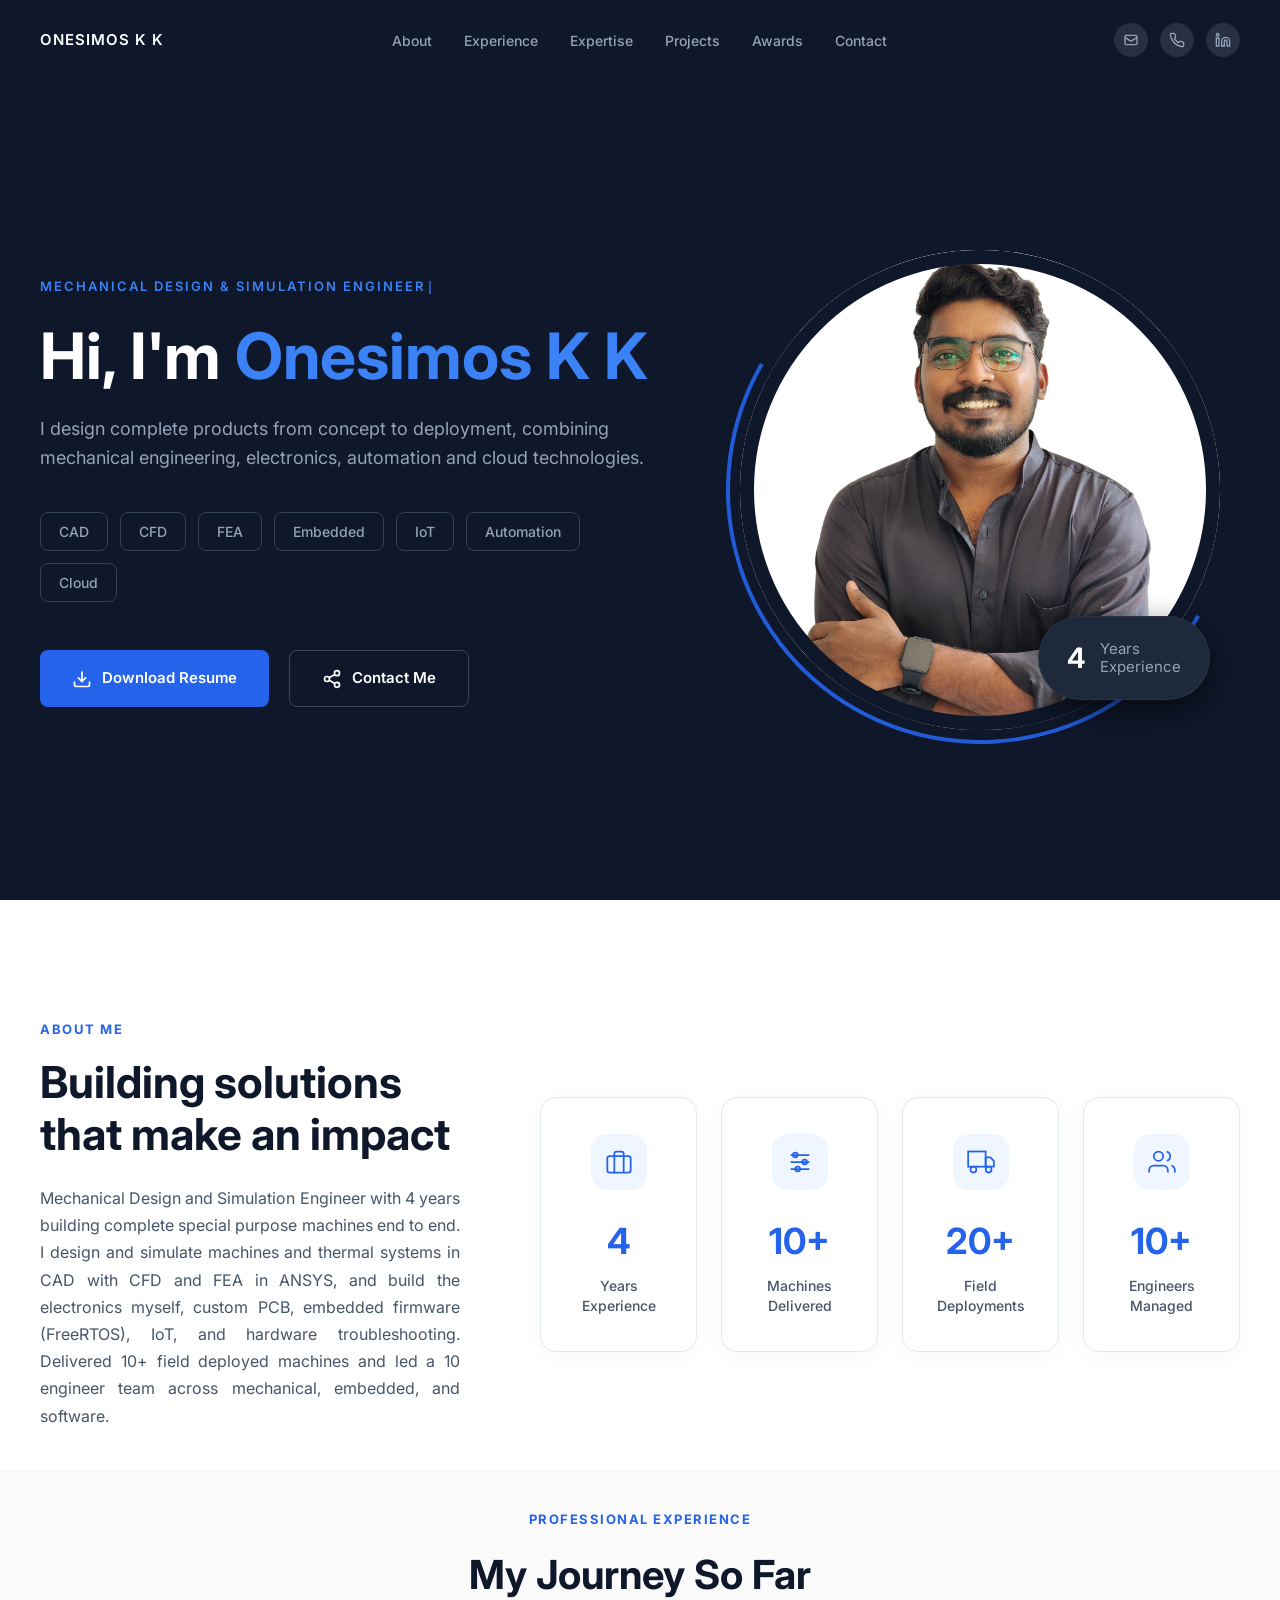
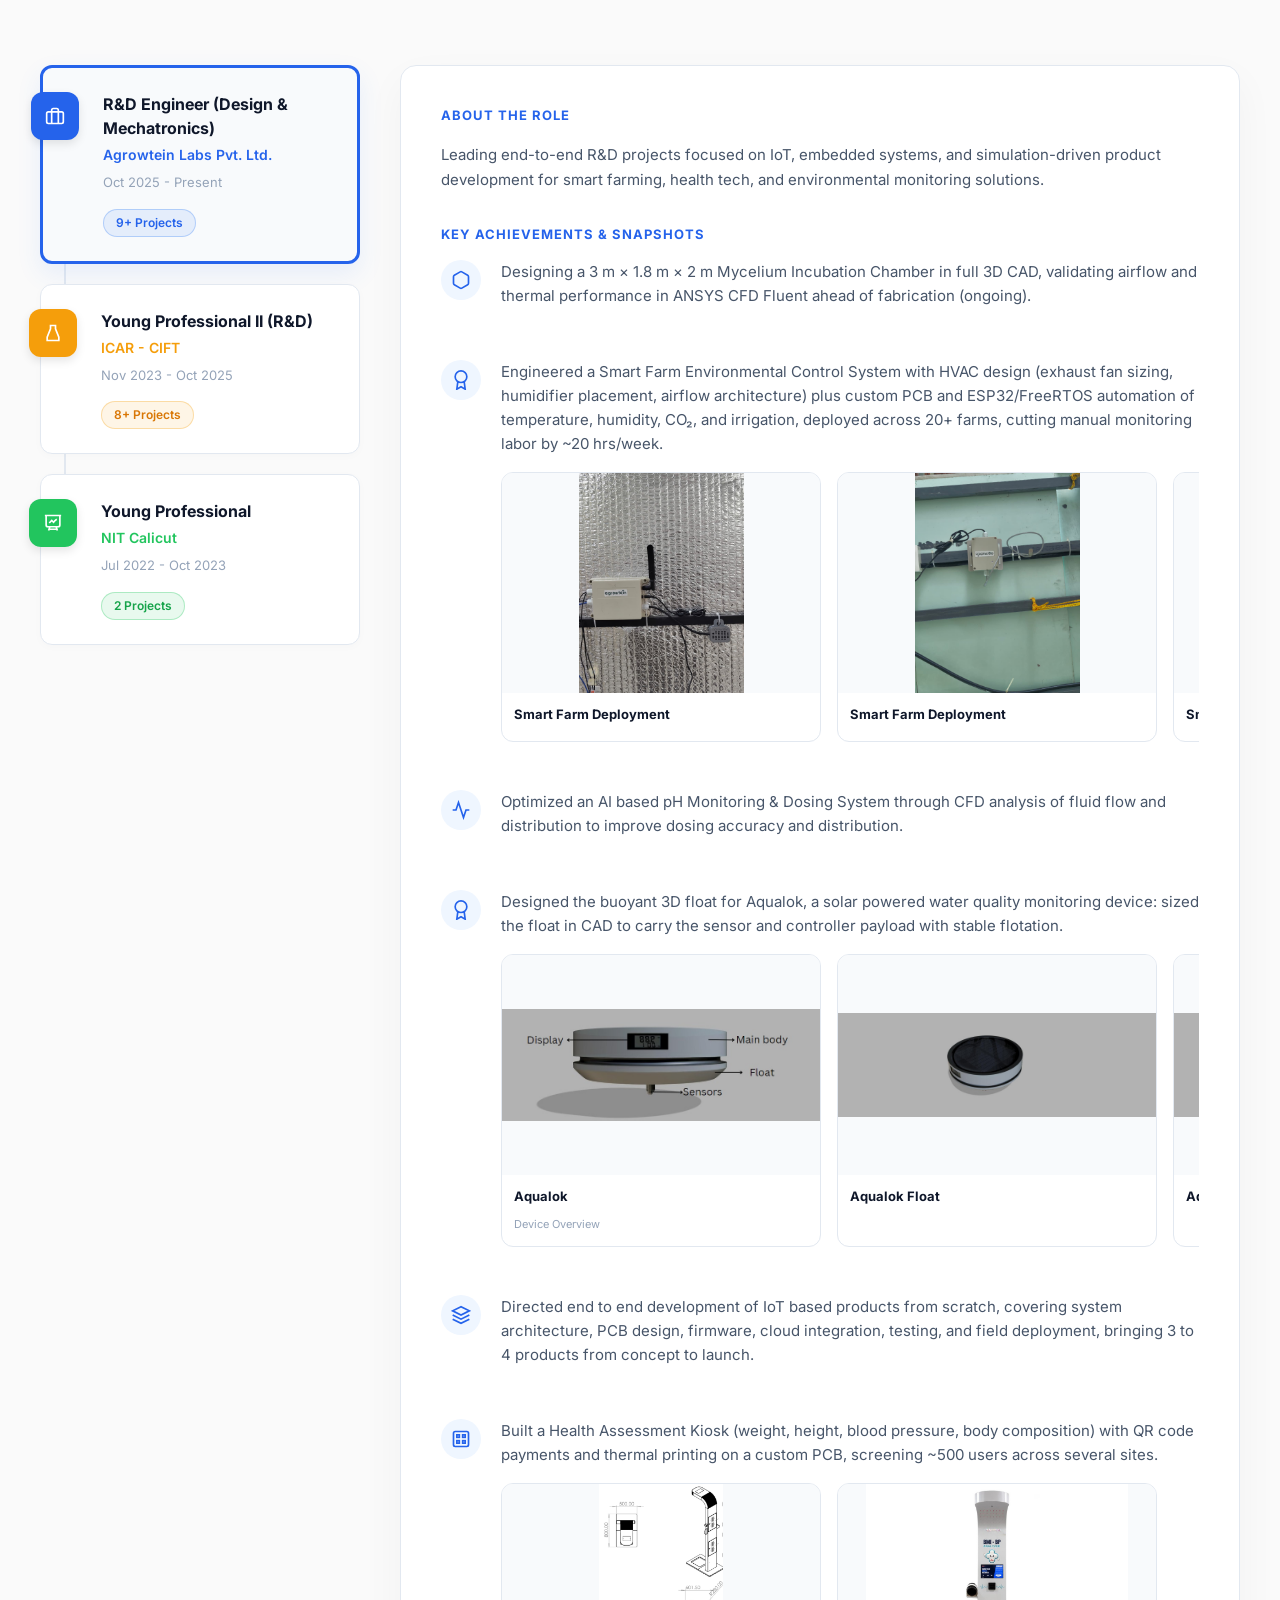
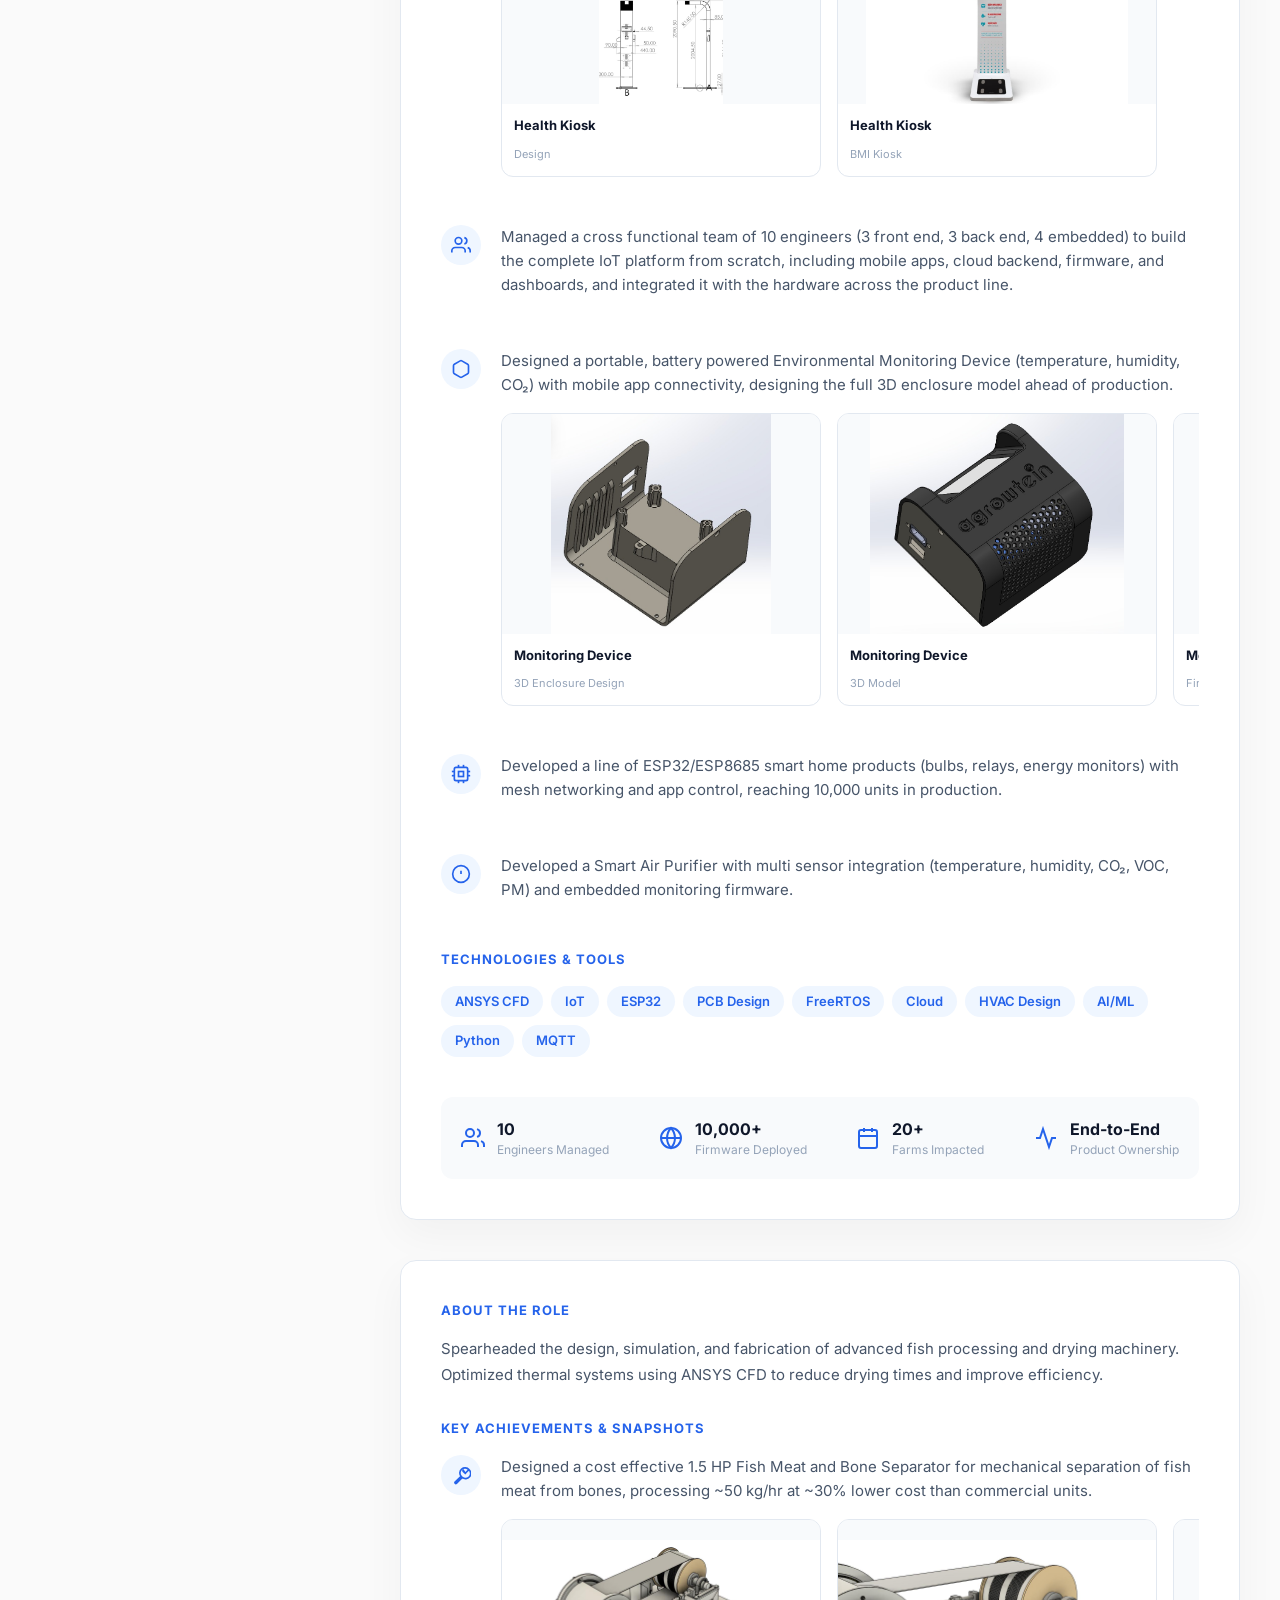
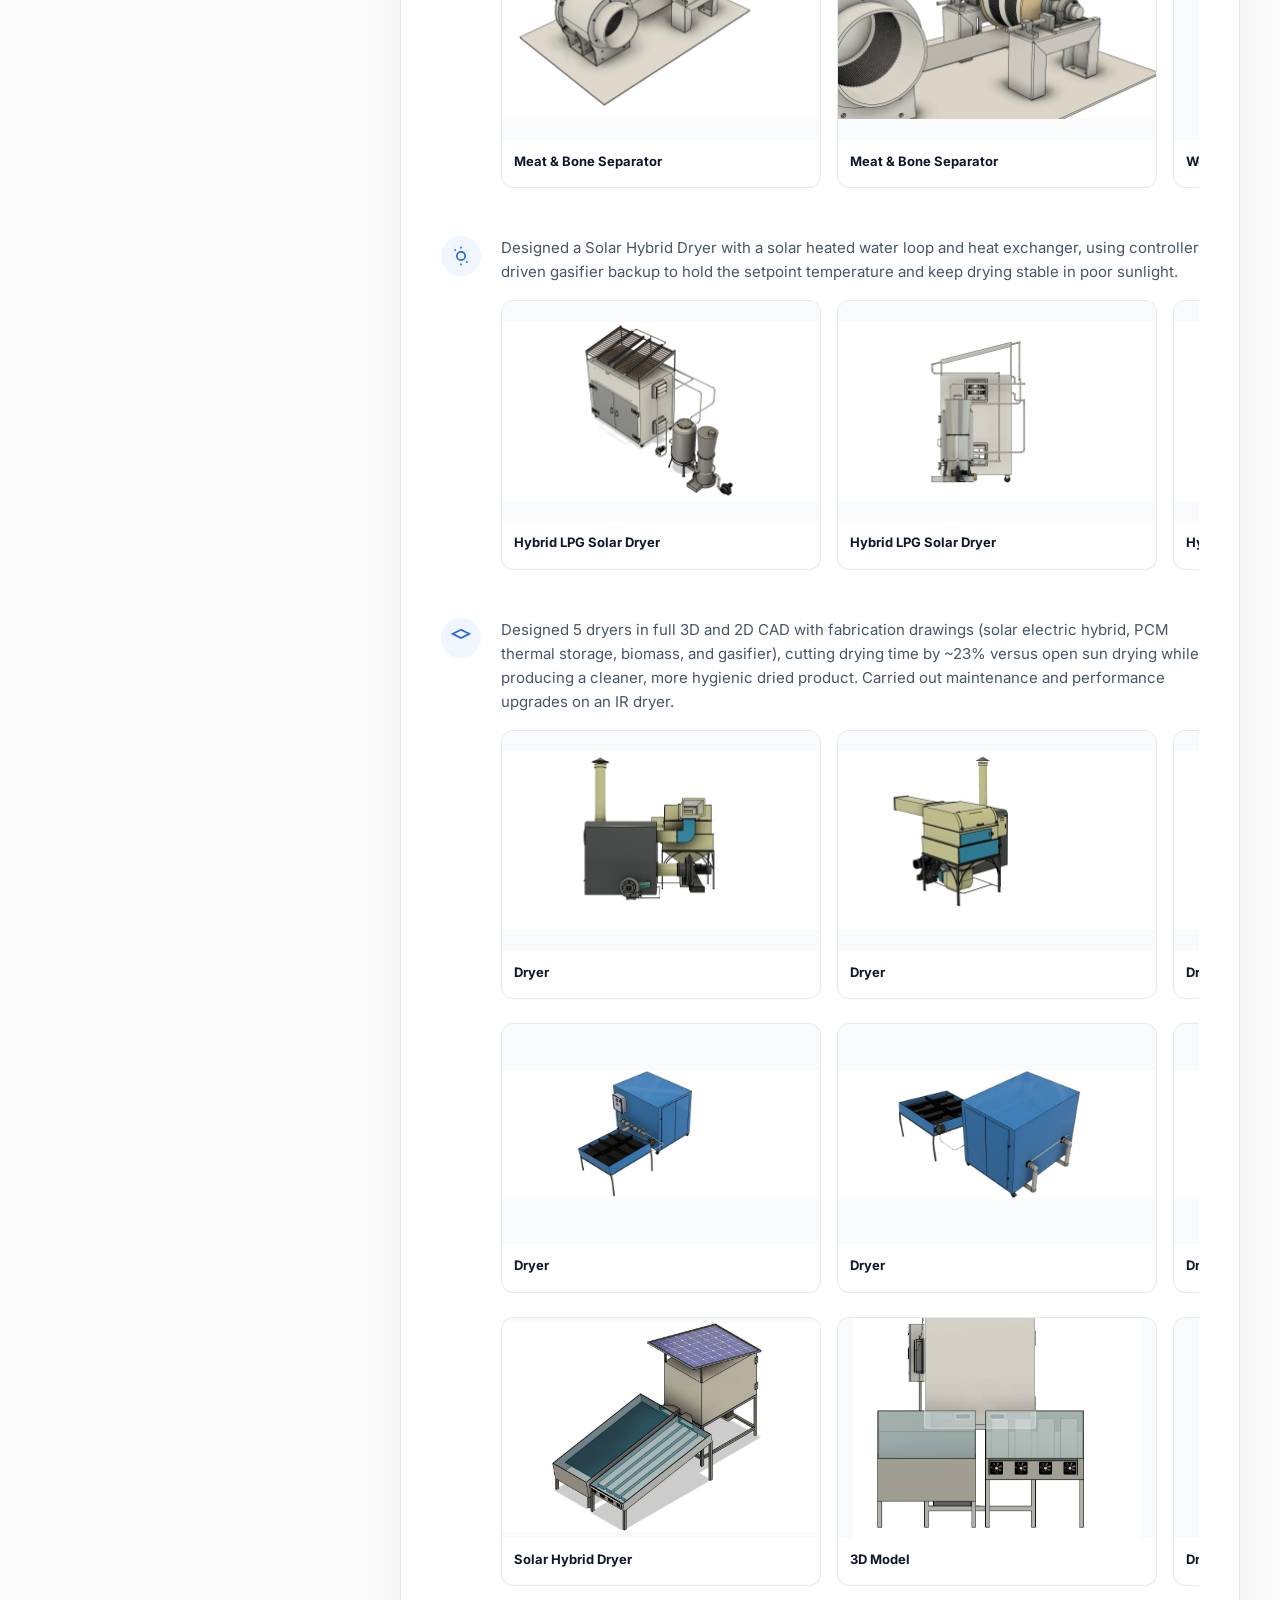
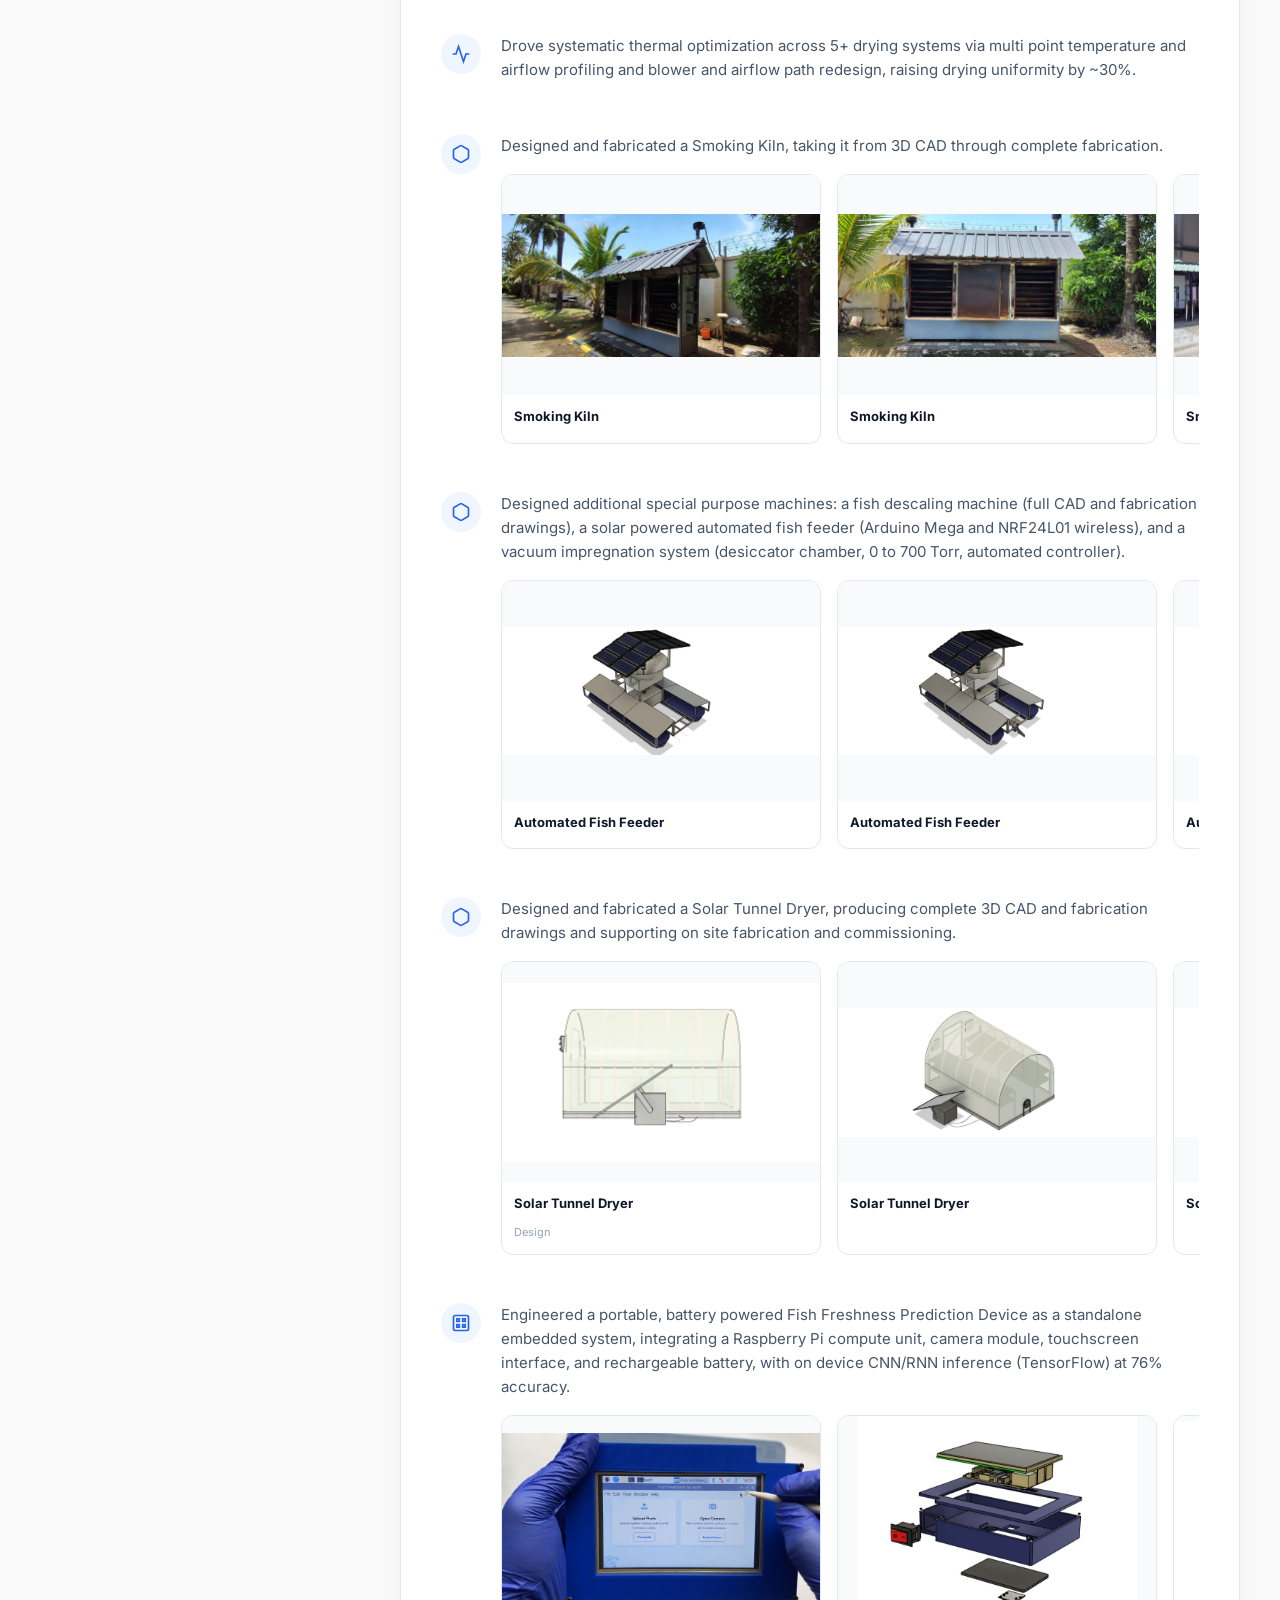
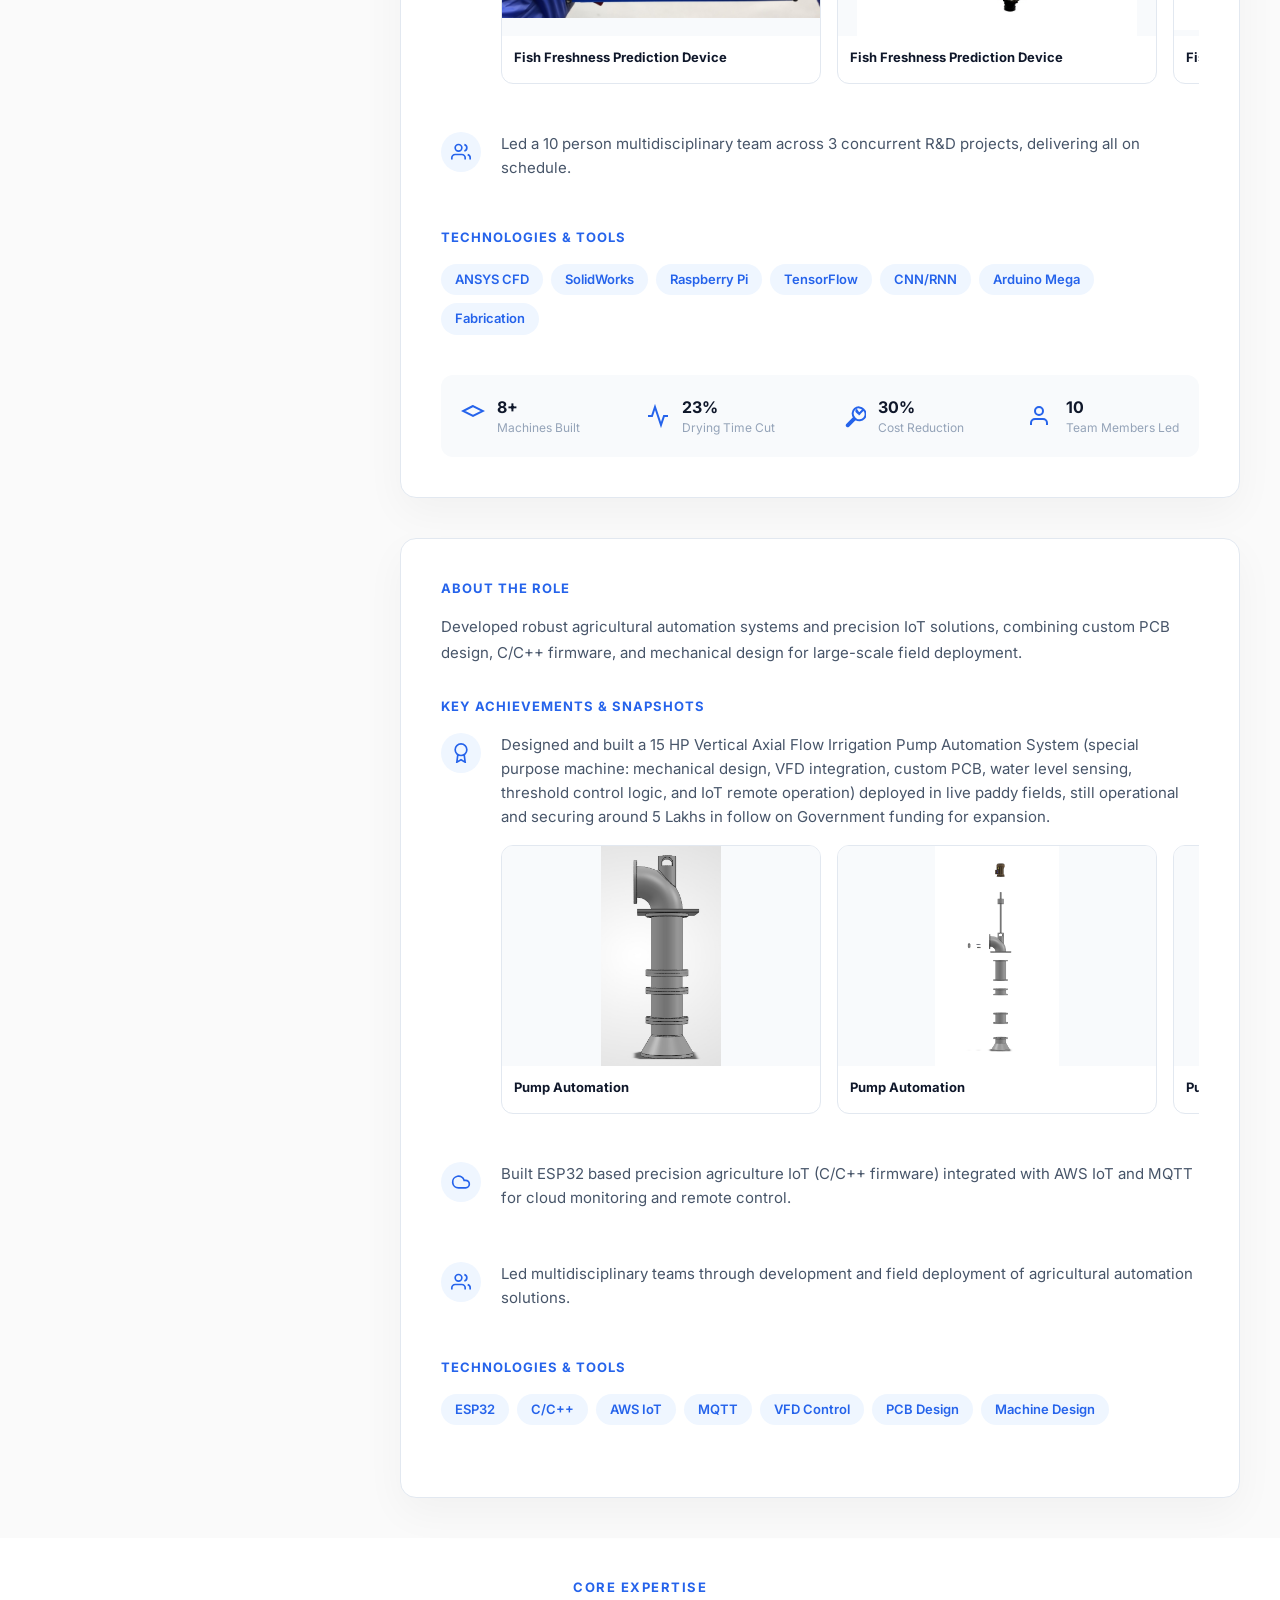
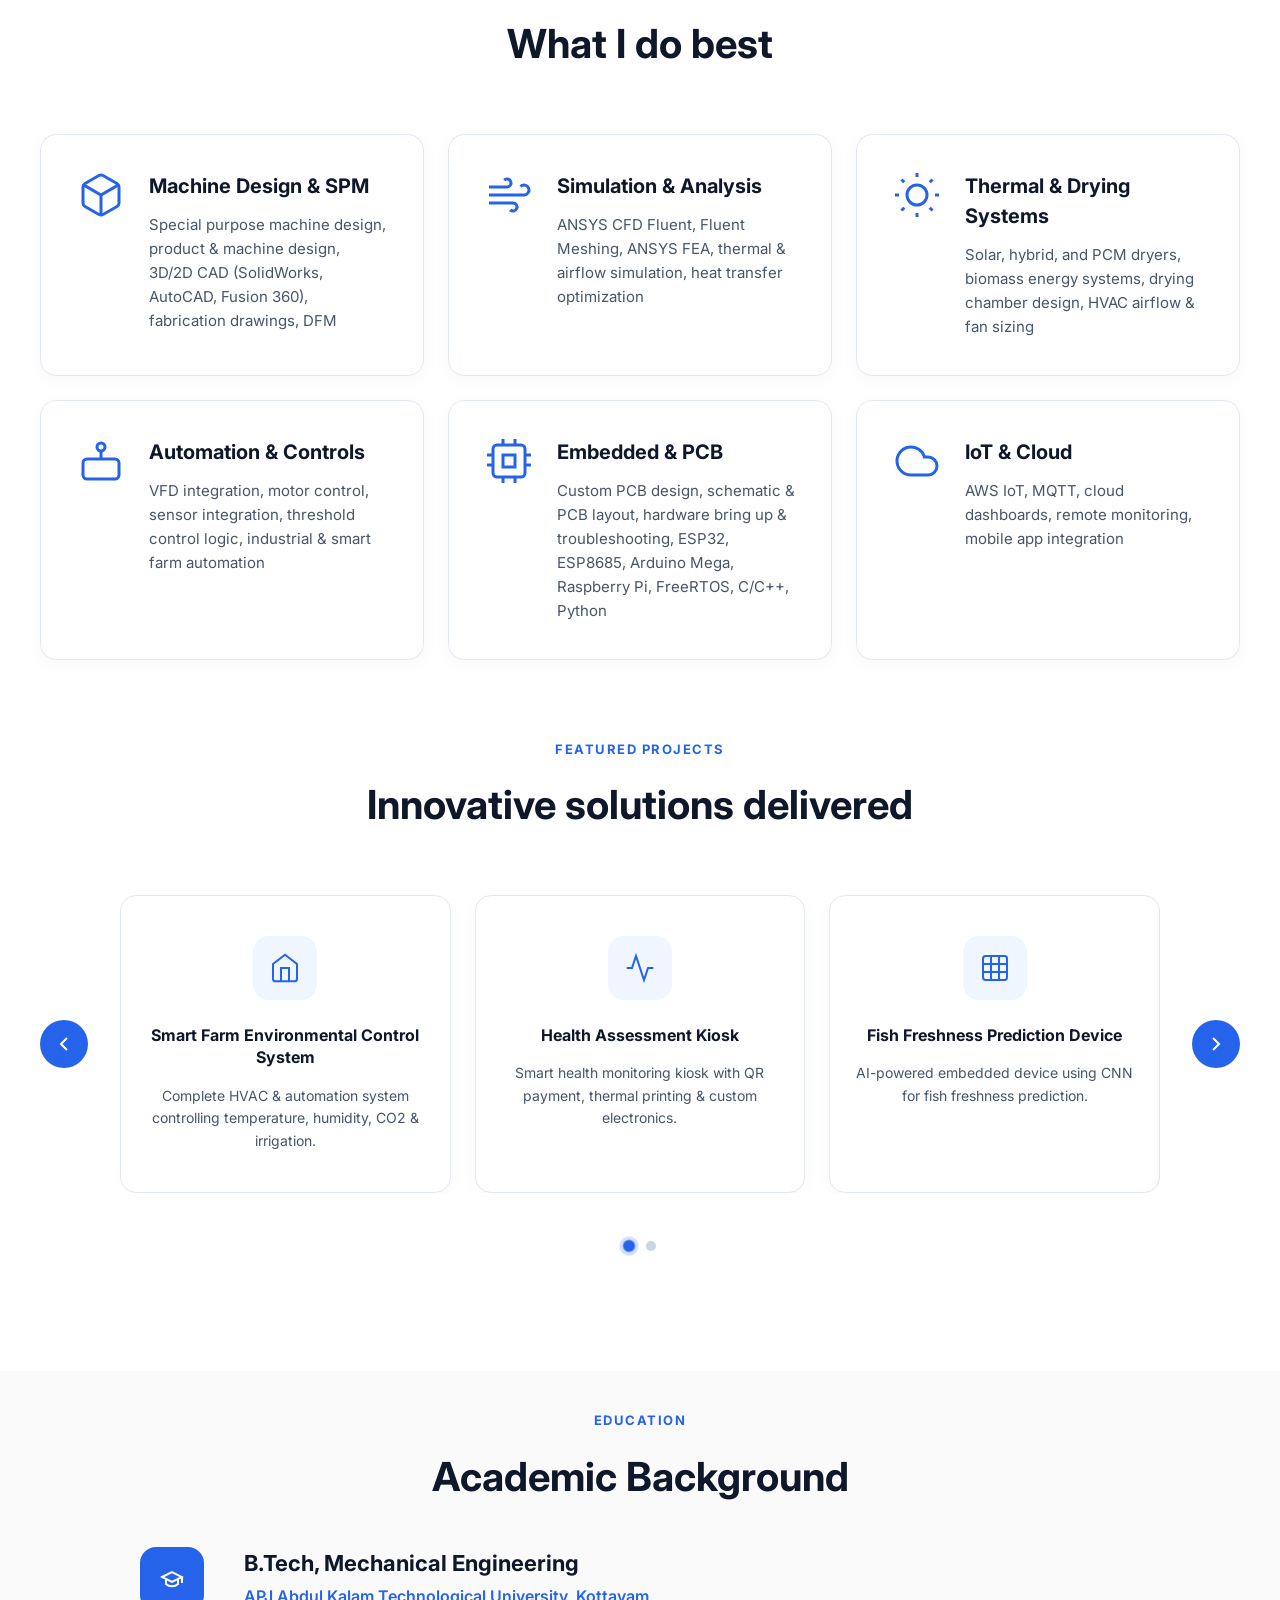
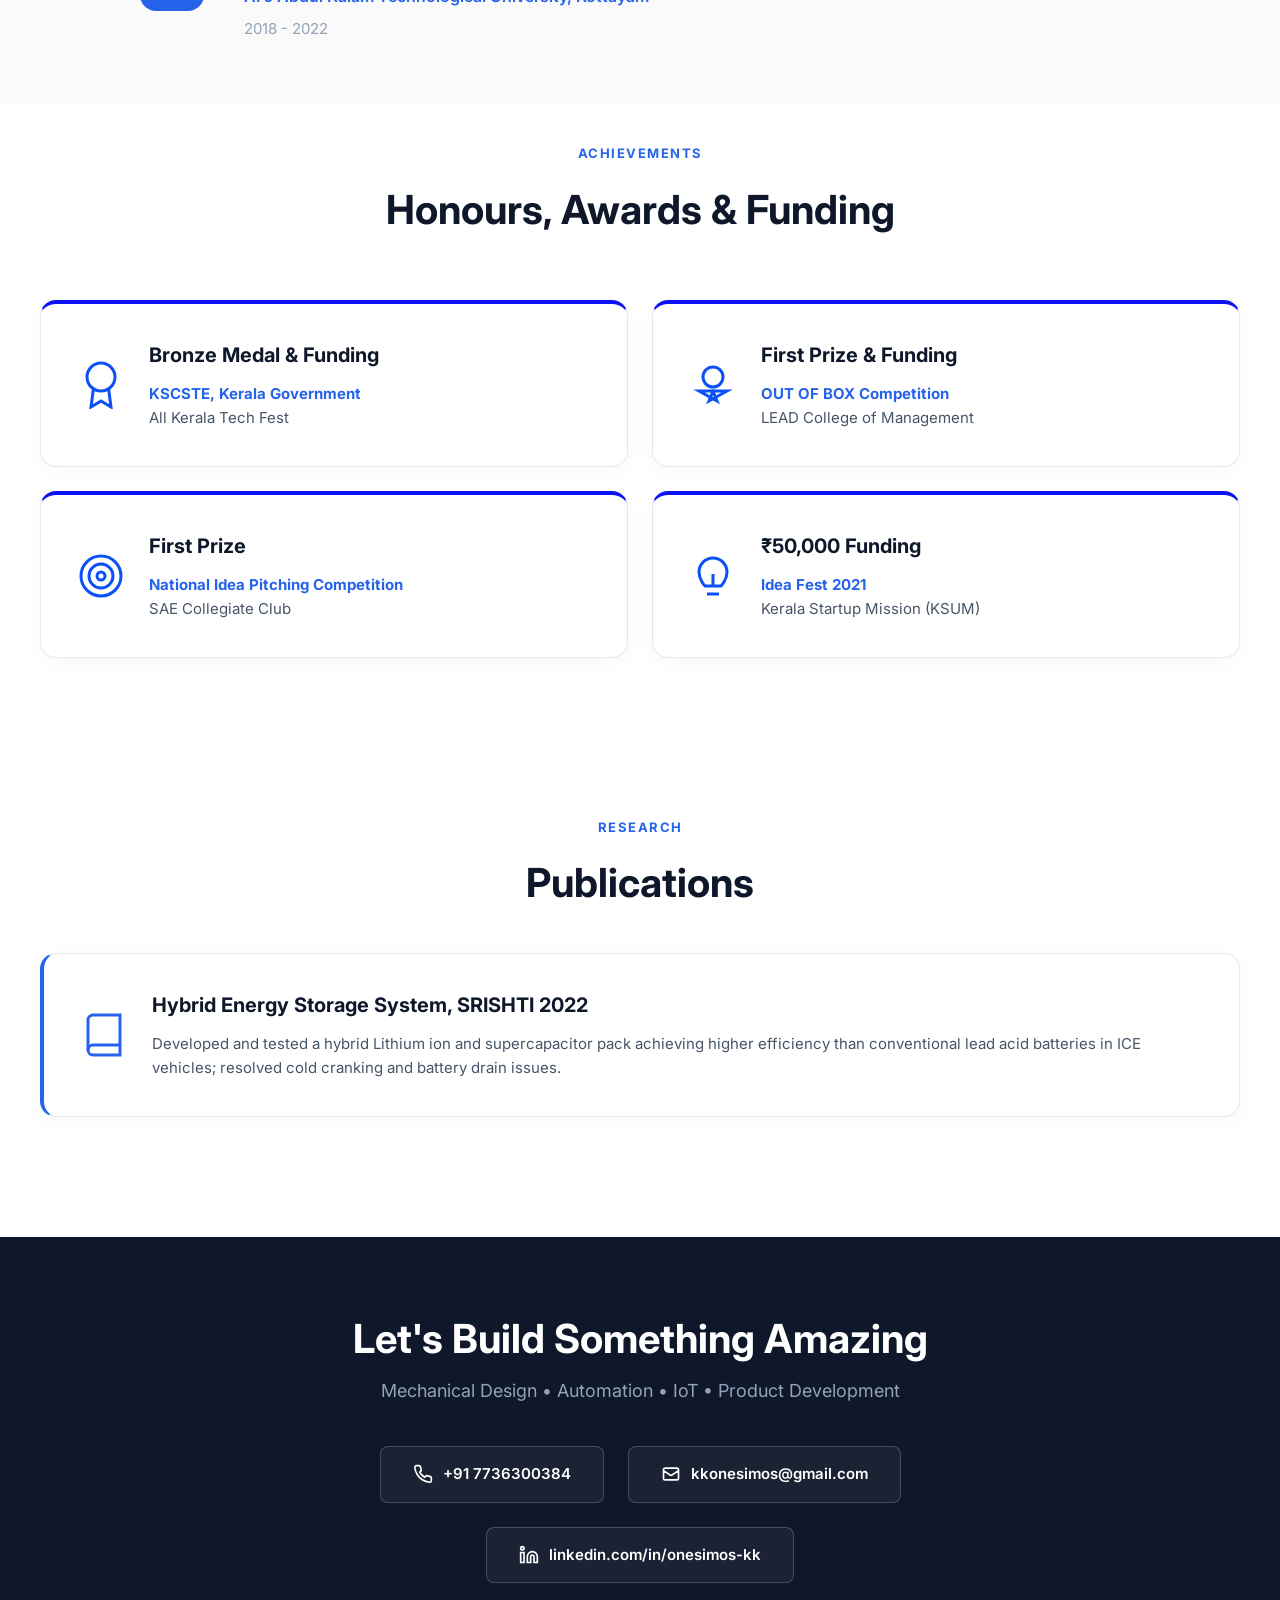
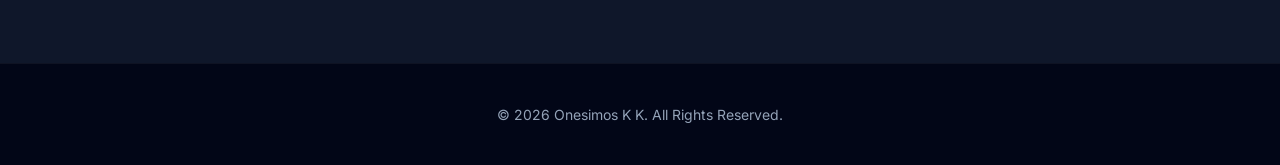
==== commit ef59991b: "Bump" ====
--- a/index.html
+++ b/index.html
@@ -24,19 +24,57 @@
                 <a href="#contact">Contact</a>
             </nav>
             <div class="nav-socials">
-                <a href="mailto:kkonesimos@gmail.com">
+                <a href="mailto:kkonesimos@gmail.com" aria-label="Email">
                     <svg viewBox="0 0 24 24" fill="none" stroke="currentColor" stroke-width="2">
                         <path
                             d="M3 8l7.89 5.26a2 2 0 002.22 0L21 8M5 19h14a2 2 0 002-2V7a2 2 0 00-2-2H5a2 2 0 00-2 2v10a2 2 0 002 2z" />
                     </svg>
                 </a>
-                <a href="tel:+917736300384">
+                <a href="tel:+917736300384" aria-label="Phone">
                     <svg viewBox="0 0 24 24" fill="none" stroke="currentColor" stroke-width="2">
                         <path
                             d="M22 16.92v3a2 2 0 01-2.18 2 19.79 19.79 0 01-8.63-3.07 19.5 19.5 0 01-6-6 19.79 19.79 0 01-3.07-8.67A2 2 0 014.11 2h3a2 2 0 012 1.72 12.84 12.84 0 00.7 2.81 2 2 0 01-.45 2.11L8.09 9.91a16 16 0 006 6l1.27-1.27a2 2 0 012.11-.45 12.84 12.84 0 002.81.7A2 2 0 0122 16.92z" />
                     </svg>
                 </a>
-                <a href="https://www.linkedin.com/in/onesimos-kk/" target="_blank">
+                <a href="https://www.linkedin.com/in/onesimos-kk/" target="_blank" aria-label="LinkedIn">
+                    <svg viewBox="0 0 24 24" fill="none" stroke="currentColor" stroke-width="2">
+                        <path
+                            d="M16 8a6 6 0 016 6v7h-4v-7a2 2 0 00-2-2 2 2 0 00-2 2v7h-4v-7a6 6 0 016-6zM2 9h4v12H2z" />
+                        <circle cx="4" cy="4" r="2" />
+                    </svg>
+                </a>
+            </div>
+            <!-- Hamburger Toggle -->
+            <button class="hamburger" id="hamburger" aria-label="Toggle navigation menu">
+                <span></span>
+                <span></span>
+                <span></span>
+            </button>
+        </div>
+        <!-- Mobile Navigation -->
+        <div class="mobile-nav" id="mobileNav">
+            <nav class="mobile-nav-links">
+                <a href="#about">About</a>
+                <a href="#experience">Experience</a>
+                <a href="#expertise">Expertise</a>
+                <a href="#projects">Projects</a>
+                <a href="#awards">Awards</a>
+                <a href="#contact">Contact</a>
+            </nav>
+            <div class="mobile-nav-socials">
+                <a href="mailto:kkonesimos@gmail.com" aria-label="Email">
+                    <svg viewBox="0 0 24 24" fill="none" stroke="currentColor" stroke-width="2">
+                        <path
+                            d="M3 8l7.89 5.26a2 2 0 002.22 0L21 8M5 19h14a2 2 0 002-2V7a2 2 0 00-2-2H5a2 2 0 00-2 2v10a2 2 0 002 2z" />
+                    </svg>
+                </a>
+                <a href="tel:+917736300384" aria-label="Phone">
+                    <svg viewBox="0 0 24 24" fill="none" stroke="currentColor" stroke-width="2">
+                        <path
+                            d="M22 16.92v3a2 2 0 01-2.18 2 19.79 19.79 0 01-8.63-3.07 19.5 19.5 0 01-6-6 19.79 19.79 0 01-3.07-8.67A2 2 0 014.11 2h3a2 2 0 012 1.72 12.84 12.84 0 00.7 2.81 2 2 0 01-.45 2.11L8.09 9.91a16 16 0 006 6l1.27-1.27a2 2 0 012.11-.45 12.84 12.84 0 002.81.7A2 2 0 0122 16.92z" />
+                    </svg>
+                </a>
+                <a href="https://www.linkedin.com/in/onesimos-kk/" target="_blank" aria-label="LinkedIn">
                     <svg viewBox="0 0 24 24" fill="none" stroke="currentColor" stroke-width="2">
                         <path
                             d="M16 8a6 6 0 016 6v7h-4v-7a2 2 0 00-2-2 2 2 0 00-2 2v7h-4v-7a6 6 0 016-6zM2 9h4v12H2z" />
@@ -1355,8 +1393,7 @@
         </div>
     </section>
 
-    <section class="hero" id="contact"
-        style="min-height: auto; padding: 120px 40px; text-align: center; justify-content: center;">
+    <section class="hero" id="contact" style="min-height: auto; text-align: center; justify-content: center;">
         <div class="section-container reveal from-up"
             style="display: flex; flex-direction: column; align-items: center; max-width: 800px;">
             <h2 class="hero-title" style="font-size: 40px; margin-bottom: 16px;">Let's Build Something Amazing</h2>
@@ -1488,7 +1525,7 @@
             // === NAVBAR SCROLL EFFECT & SPY ===
             var header = document.querySelector('header');
             var sections = document.querySelectorAll('section[id]');
-            var navLinks = document.querySelectorAll('nav a');
+            var navLinks = document.querySelectorAll('nav a, .mobile-nav-links a');
 
             var scrollHandler = function () {
                 var scrollY = window.pageYOffset;
@@ -1548,6 +1585,33 @@
                 });
             });
 
+            // === MOBILE NAV TOGGLE ===
+            var hamburger = document.getElementById('hamburger');
+            var mobileNav = document.getElementById('mobileNav');
+            if (hamburger && mobileNav) {
+                hamburger.addEventListener('click', function () {
+                    this.classList.toggle('active');
+                    mobileNav.classList.toggle('open');
+                    document.body.classList.toggle('no-scroll');
+                });
+
+                mobileNav.querySelectorAll('a').forEach(function (link) {
+                    link.addEventListener('click', function () {
+                        hamburger.classList.remove('active');
+                        mobileNav.classList.remove('open');
+                        document.body.classList.remove('no-scroll');
+                    });
+                });
+
+                window.addEventListener('resize', function () {
+                    if (window.innerWidth > 768) {
+                        hamburger.classList.remove('active');
+                        mobileNav.classList.remove('open');
+                        document.body.classList.remove('no-scroll');
+                    }
+                });
+            }
+
             // === AUTO SCROLL SNAPSHOTS WITH ARROWS ===
             var snapshotRows = document.querySelectorAll('.snapshots-row');
             snapshotRows.forEach(function (row) {
--- a/style.css
+++ b/style.css
@@ -26,6 +26,12 @@
     font-family: var(--font-main);
 }
 
+html,
+body {
+    overflow-x: hidden;
+    width: 100%;
+}
+
 body {
     background-color: #ffffff;
     color: var(--text-dark);
@@ -135,6 +141,120 @@
 .nav-socials svg {
     width: 16px;
     height: 16px;
+}
+
+/* Hamburger Menu */
+.hamburger {
+    display: none;
+    flex-direction: column;
+    justify-content: center;
+    align-items: center;
+    width: 40px;
+    height: 40px;
+    background: none;
+    border: none;
+    cursor: pointer;
+    padding: 8px;
+    gap: 5px;
+    z-index: 200;
+}
+
+.hamburger span {
+    display: block;
+    width: 24px;
+    height: 2px;
+    background-color: white;
+    border-radius: 2px;
+    transition: all 0.3s ease;
+    transform-origin: center;
+}
+
+.hamburger.active span:nth-child(1) {
+    transform: translateY(7px) rotate(45deg);
+}
+
+.hamburger.active span:nth-child(2) {
+    opacity: 0;
+}
+
+.hamburger.active span:nth-child(3) {
+    transform: translateY(-7px) rotate(-45deg);
+}
+
+/* Mobile Navigation */
+.mobile-nav {
+    display: none;
+    position: fixed;
+    top: 0;
+    left: 0;
+    right: 0;
+    bottom: 0;
+    background-color: var(--bg-dark);
+    z-index: 150;
+    flex-direction: column;
+    align-items: center;
+    justify-content: center;
+    gap: 40px;
+    opacity: 0;
+    visibility: hidden;
+    transition: opacity 0.3s ease, visibility 0.3s ease;
+}
+
+.mobile-nav.open {
+    display: flex;
+    opacity: 1;
+    visibility: visible;
+}
+
+.mobile-nav-links {
+    display: flex;
+    flex-direction: column;
+    align-items: center;
+    gap: 28px;
+}
+
+.mobile-nav-links a {
+    color: var(--text-muted);
+    text-decoration: none;
+    font-size: 22px;
+    font-weight: 600;
+    transition: color 0.3s;
+}
+
+.mobile-nav-links a:hover,
+.mobile-nav-links a.active {
+    color: white;
+}
+
+.mobile-nav-socials {
+    display: flex;
+    gap: 20px;
+}
+
+.mobile-nav-socials a {
+    width: 48px;
+    height: 48px;
+    border-radius: 50%;
+    background-color: rgba(255, 255, 255, 0.1);
+    display: flex;
+    align-items: center;
+    justify-content: center;
+    color: var(--text-muted);
+    transition: all 0.3s;
+}
+
+.mobile-nav-socials a:hover {
+    color: white;
+    background-color: var(--light-blue);
+}
+
+.mobile-nav-socials svg {
+    width: 22px;
+    height: 22px;
+}
+
+body.no-scroll {
+    overflow: hidden;
 }
 
 /* ===== ANIMATIONS ===== */
@@ -518,6 +638,8 @@
     flex-shrink: 0;
     position: relative;
     padding: 20px;
+    max-width: 100%;
+    overflow: hidden;
 }
 
 .hero-image {
@@ -1455,11 +1577,17 @@
     .nav-container {
         padding: 0 20px;
     }
+
+    .hero-image {
+        width: 400px;
+        height: 400px;
+    }
 }
 
 @media (max-width: 992px) {
     .experience-layout {
         flex-direction: column;
+        align-items: stretch;
     }
 
     .experience-tabs {
@@ -1468,6 +1596,9 @@
         flex-direction: row;
         overflow-x: auto;
         padding-bottom: 12px;
+        position: relative;
+        top: auto;
+        align-self: auto;
     }
 
     .experience-tabs::before {
@@ -1478,7 +1609,6 @@
         flex: 0 0 280px;
         padding: 20px;
         padding-top: 40px;
-        /* space for icon on top */
     }
 
     .exp-tab-icon {
@@ -1489,6 +1619,14 @@
     .achievements-grid {
         grid-template-columns: 1fr;
     }
+
+    .hero-title {
+        font-size: 48px;
+    }
+
+    .about-content .section-title {
+        font-size: 36px;
+    }
 }
 
 @media (max-width: 768px) {
@@ -1496,6 +1634,167 @@
         display: none;
     }
 
+    .nav-socials {
+        display: none;
+    }
+
+    header {
+        padding: 0 16px;
+    }
+
+    .hamburger {
+        display: flex;
+    }
+
+    .mobile-nav {
+        display: flex;
+    }
+
+    .nav-container {
+        height: 64px;
+    }
+
+    header.scrolled .nav-container {
+        height: 56px;
+    }
+
+    .logo span {
+        font-size: 13px;
+    }
+
+    .hero {
+        padding: 60px 20px 40px;
+        min-height: auto;
+    }
+
+    .hero-container {
+        gap: 40px;
+    }
+
+    .hero-title {
+        font-size: 36px;
+    }
+
+    .hero-desc {
+        font-size: 16px;
+        margin-bottom: 32px;
+    }
+
+    .hero-tags {
+        margin-bottom: 36px;
+        gap: 10px;
+    }
+
+    .hero-tags span {
+        padding: 6px 14px;
+        font-size: 13px;
+    }
+
+    .hero-actions {
+        flex-direction: column;
+        gap: 14px;
+    }
+
+    .btn {
+        padding: 14px 28px;
+        font-size: 14px;
+        justify-content: center;
+    }
+
+    .hero-image {
+        width: 280px;
+        height: 280px;
+    }
+
+    .hero-image::before {
+        inset: -10px;
+        border-width: 3px;
+    }
+
+    .hero-image::after {
+        border-width: 10px;
+    }
+
+    .hero-image-wrapper {
+        padding: 10px;
+    }
+
+    .hero-badge {
+        bottom: 10px;
+        right: 0;
+        padding: 14px 20px;
+        gap: 10px;
+    }
+
+    .badge-number {
+        font-size: 22px;
+    }
+
+    .badge-text {
+        font-size: 13px;
+    }
+
+    section:not(.hero) {
+        padding: 60px 20px;
+    }
+
+    #about { padding-bottom: 30px; }
+    #experience { padding-top: 30px; padding-bottom: 30px; }
+    #expertise { padding-top: 30px; padding-bottom: 30px; }
+    #projects { padding-top: 30px; }
+    #education { padding-bottom: 30px; }
+    #awards { padding-top: 30px; }
+
+    .section-header.center {
+        margin-bottom: 40px;
+    }
+
+    .section-title {
+        font-size: 28px;
+    }
+
+    .about-container {
+        gap: 40px;
+    }
+
+    .about-content {
+        flex: none;
+        width: 100%;
+    }
+
+    .about-content .section-title {
+        font-size: 28px;
+    }
+
+    .about-content .section-desc {
+        font-size: 15px;
+        text-align: left;
+    }
+
+    .about-stats {
+        grid-template-columns: repeat(2, 1fr);
+        gap: 16px;
+    }
+
+    .stat-card {
+        padding: 24px 16px;
+    }
+
+    .stat-number {
+        font-size: 28px;
+    }
+
+    .stat-icon {
+        width: 44px;
+        height: 44px;
+        margin-bottom: 16px;
+    }
+
+    .stat-icon svg {
+        width: 22px;
+        height: 22px;
+    }
+
     .project-slide {
         grid-template-columns: 1fr;
     }
@@ -1511,6 +1810,26 @@
     .expertise-grid,
     .awards-grid {
         grid-template-columns: 1fr;
+        gap: 16px;
+    }
+
+    .expertise-card {
+        padding: 24px;
+        flex-direction: column;
+        gap: 16px;
+    }
+
+    .expertise-icon {
+        width: 40px;
+        height: 40px;
+    }
+
+    .expertise-info h3 {
+        font-size: 18px;
+    }
+
+    .expertise-info p {
+        font-size: 14px;
     }
 
     .timeline-item {
@@ -1522,18 +1841,32 @@
         display: none;
     }
 
+    .timeline-content {
+        padding-bottom: 40px;
+    }
+
+    .timeline-header {
+        flex-direction: column;
+        gap: 12px;
+    }
+
+    .timeline-title h3 {
+        font-size: 18px;
+    }
+
     .carousel-wrapper {
-        gap: 12px;
+        gap: 8px;
     }
 
     .carousel-btn {
-        width: 38px;
-        height: 38px;
+        width: 34px;
+        height: 34px;
+        min-width: 34px;
     }
 
     .carousel-btn svg {
-        width: 18px;
-        height: 18px;
+        width: 16px;
+        height: 16px;
     }
 
     .timeline-img {
@@ -1545,9 +1878,383 @@
     .role-stats-bar {
         flex-direction: column;
         gap: 16px;
+        padding: 16px;
     }
 
     .role-details {
-        padding: 24px;
+        padding: 20px;
+    }
+
+    .exp-tab {
+        flex: 0 0 240px;
+        padding: 16px;
+        padding-top: 36px;
+    }
+
+    .exp-tab-icon {
+        width: 40px;
+        height: 40px;
+        left: 16px;
+        top: -10px;
+    }
+
+    .exp-tab-info h3 {
+        font-size: 14px;
+    }
+
+    .exp-tab-info h4 {
+        font-size: 13px;
+    }
+
+    .experience-tabs {
+        gap: 14px;
+    }
+
+    .experience-layout {
+        gap: 24px;
+    }
+
+    .achievement-item {
+        flex-direction: column;
+        gap: 12px;
+        align-items: stretch;
+    }
+
+    .ach-content {
+        width: 100%;
+        min-width: 0;
+    }
+
+    .snapshots-wrapper {
+        width: 100%;
+        max-width: 100%;
+    }
+
+    .snapshots-row {
+        width: 100%;
+        max-width: 100%;
+    }
+
+    .ach-icon {
+        flex: 0 0 32px;
+        height: 32px;
+        width: 32px;
+    }
+
+    .ach-icon svg {
+        width: 16px;
+        height: 16px;
+    }
+
+    .ach-content p {
+        font-size: 14px;
+    }
+
+    .snapshot-card {
+        flex: 0 0 260px;
+    }
+
+    .snapshot-card img,
+    .snapshot-card video {
+        height: 170px;
+    }
+
+    .snapshot-nav-btn {
+        opacity: 1;
+        pointer-events: auto;
+        width: 32px;
+        height: 32px;
+    }
+
+    .snapshot-nav-btn.prev {
+        left: -12px;
+    }
+
+    .snapshot-nav-btn.next {
+        right: -12px;
+    }
+
+    .stat-mini svg {
+        width: 20px;
+        height: 20px;
+    }
+
+    .stat-mini strong {
+        font-size: 14px;
+    }
+
+    .carousel-dots {
+        margin-top: 32px;
+    }
+}
+
+@media (max-width: 576px) {
+    header {
+        padding: 0 12px;
+    }
+
+    .hero {
+        padding: 50px 16px 30px;
+    }
+
+    .hero-title {
+        font-size: 30px;
+    }
+
+    .hero-image {
+        width: 220px;
+        height: 220px;
+    }
+
+    .hero-image::before {
+        inset: -8px;
+        border-width: 2px;
+    }
+
+    .hero-image::after {
+        border-width: 8px;
+    }
+
+    .hero-badge {
+        padding: 10px 16px;
+        gap: 8px;
+    }
+
+    .badge-number {
+        font-size: 18px;
+    }
+
+    .badge-text {
+        font-size: 11px;
+    }
+
+    section:not(.hero) {
+        padding: 40px 16px;
+    }
+
+    .section-title {
+        font-size: 24px;
+    }
+
+    .about-content .section-title {
+        font-size: 24px;
+    }
+
+    .about-stats {
+        gap: 12px;
+    }
+
+    .stat-card {
+        padding: 18px 12px;
+    }
+
+    .stat-number {
+        font-size: 24px;
+    }
+
+    .stat-label {
+        font-size: 12px;
+    }
+
+    .stat-icon {
+        width: 36px;
+        height: 36px;
+        margin-bottom: 12px;
+    }
+
+    .stat-icon svg {
+        width: 18px;
+        height: 18px;
+    }
+
+    .snapshot-card {
+        flex: 0 0 220px;
+    }
+
+    .snapshot-card img,
+    .snapshot-card video {
+        height: 140px;
+    }
+
+    .exp-tab {
+        flex: 0 0 200px;
+    }
+
+    .role-details {
+        padding: 16px;
+    }
+
+    .role-stats-bar {
+        flex-direction: column;
+        gap: 12px;
+    }
+
+    .hero-actions .btn {
+        width: 100%;
+        padding: 12px 20px;
+        font-size: 13px;
+    }
+
+    .mobile-nav-links a {
+        font-size: 18px;
+    }
+}
+
+@media (max-width: 480px) {
+    .snapshot-nav-btn.prev {
+        left: -8px;
+    }
+
+    .snapshot-nav-btn.next {
+        right: -8px;
+    }
+    .hero-title {
+        font-size: 26px;
+    }
+
+    .hero-subtitle {
+        font-size: 11px;
+        letter-spacing: 1px;
+    }
+
+    .hero-desc {
+        font-size: 14px;
+    }
+
+    .hero-tags span {
+        padding: 5px 10px;
+        font-size: 12px;
+    }
+
+    .hero-image {
+        width: 180px;
+        height: 180px;
+    }
+
+    .hero-badge {
+        padding: 8px 12px;
+    }
+
+    .badge-number {
+        font-size: 16px;
+    }
+
+    .section-title {
+        font-size: 22px;
+    }
+
+    .about-content .section-title {
+        font-size: 22px;
+    }
+
+    .about-stats {
+        grid-template-columns: 1fr 1fr;
+        gap: 10px;
+    }
+
+    .stat-card {
+        padding: 14px 10px;
+    }
+
+    .stat-number {
+        font-size: 20px;
+    }
+
+    .stat-icon {
+        width: 32px;
+        height: 32px;
+        margin-bottom: 10px;
+    }
+
+    .stat-icon svg {
+        width: 16px;
+        height: 16px;
+    }
+
+    .snapshot-card {
+        flex: 0 0 180px;
+    }
+
+    .snapshot-card img,
+    .snapshot-card video {
+        height: 120px;
+    }
+
+    .expertise-card {
+        padding: 18px;
+    }
+
+    .project-card {
+        padding: 20px 16px;
+    }
+
+    .project-icon {
+        width: 48px;
+        height: 48px;
+    }
+
+    .project-icon svg {
+        width: 24px;
+        height: 24px;
+    }
+
+    .exp-tab {
+        flex: 0 0 180px;
+    }
+
+    .mobile-nav-links a {
+        font-size: 16px;
+    }
+
+    .mobile-nav-socials a {
+        width: 40px;
+        height: 40px;
+    }
+
+    .mobile-nav-socials svg {
+        width: 18px;
+        height: 18px;
+    }
+}
+
+/* Contact section specific mobile styles */
+@media (max-width: 768px) {
+    #contact .hero-title {
+        font-size: 30px;
+    }
+
+    #contact .section-container div:last-child {
+        flex-direction: column;
+        align-items: center;
+        gap: 16px;
+    }
+
+    #contact .btn-outline {
+        width: 100%;
+        max-width: 380px;
+        justify-content: center;
+        font-size: 14px;
+        padding: 14px 24px;
+    }
+}
+
+@media (max-width: 576px) {
+    #contact .hero-title {
+        font-size: 24px;
+    }
+
+    #contact {
+        padding: 60px 16px;
+    }
+}
+
+@media (max-width: 480px) {
+    #contact .hero-title {
+        font-size: 22px;
+    }
+
+    #contact .btn-outline {
+        font-size: 13px;
+        padding: 12px 20px;
     }
 }
